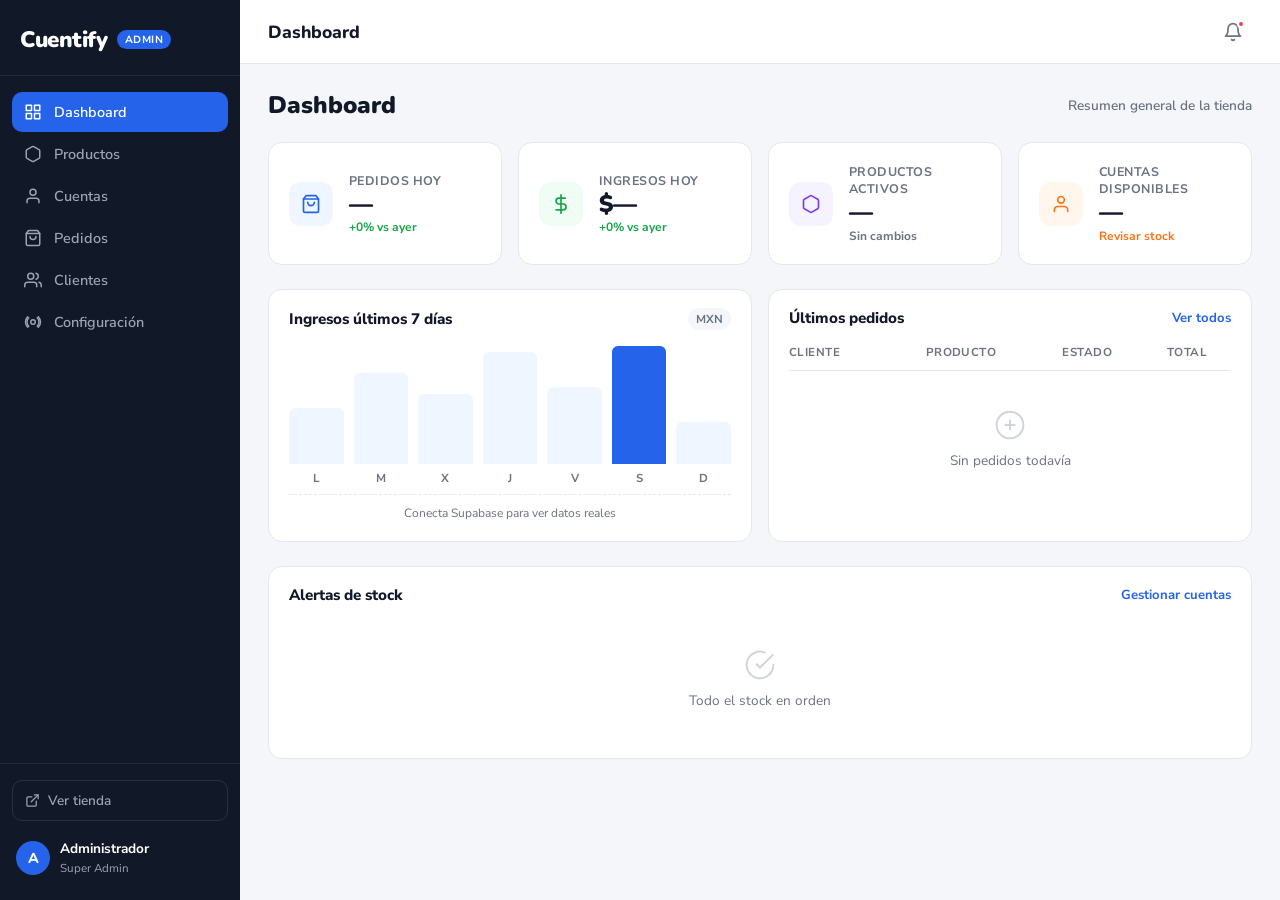
==== admin/admin.html @ dda997fd "Add files via upload" ====
<!DOCTYPE html>
<html lang="es">
<head>
  <meta charset="UTF-8" />
  <meta name="viewport" content="width=device-width, initial-scale=1.0" />
  <title>Cuentify Admin</title>
  <link rel="stylesheet" href="admin.css" />
  <link href="https://fonts.googleapis.com/css2?family=Nunito:wght@700;800;900&family=Nunito+Sans:wght@400;600;700&display=swap" rel="stylesheet" />
</head>
<body>

  <!-- ══════════════════════════════
       SIDEBAR
  ══════════════════════════════ -->
  <aside class="sidebar" id="sidebar">
    <div class="sidebar-logo">
      <span class="sidebar-logo-text">Cuentify</span>
      <span class="sidebar-logo-badge">Admin</span>
    </div>

    <nav class="sidebar-nav">
      <a href="#" class="nav-item active" data-section="dashboard">
        <svg class="nav-icon" viewBox="0 0 24 24" fill="none" stroke="currentColor" stroke-width="2" stroke-linecap="round" stroke-linejoin="round"><rect x="3" y="3" width="7" height="7"/><rect x="14" y="3" width="7" height="7"/><rect x="3" y="14" width="7" height="7"/><rect x="14" y="14" width="7" height="7"/></svg>
        <span>Dashboard</span>
      </a>
      <a href="#" class="nav-item" data-section="productos">
        <svg class="nav-icon" viewBox="0 0 24 24" fill="none" stroke="currentColor" stroke-width="2" stroke-linecap="round" stroke-linejoin="round"><path d="M21 16V8a2 2 0 0 0-1-1.73l-7-4a2 2 0 0 0-2 0l-7 4A2 2 0 0 0 3 8v8a2 2 0 0 0 1 1.73l7 4a2 2 0 0 0 2 0l7-4A2 2 0 0 0 21 16z"/></svg>
        <span>Productos</span>
      </a>
      <a href="#" class="nav-item" data-section="cuentas">
        <svg class="nav-icon" viewBox="0 0 24 24" fill="none" stroke="currentColor" stroke-width="2" stroke-linecap="round" stroke-linejoin="round"><path d="M20 21v-2a4 4 0 0 0-4-4H8a4 4 0 0 0-4 4v2"/><circle cx="12" cy="7" r="4"/></svg>
        <span>Cuentas</span>
      </a>
      <a href="#" class="nav-item" data-section="pedidos">
        <svg class="nav-icon" viewBox="0 0 24 24" fill="none" stroke="currentColor" stroke-width="2" stroke-linecap="round" stroke-linejoin="round"><path d="M6 2L3 6v14a2 2 0 0 0 2 2h14a2 2 0 0 0 2-2V6l-3-4z"/><line x1="3" y1="6" x2="21" y2="6"/><path d="M16 10a4 4 0 0 1-8 0"/></svg>
        <span>Pedidos</span>
      </a>
      <a href="#" class="nav-item" data-section="clientes">
        <svg class="nav-icon" viewBox="0 0 24 24" fill="none" stroke="currentColor" stroke-width="2" stroke-linecap="round" stroke-linejoin="round"><path d="M17 21v-2a4 4 0 0 0-4-4H5a4 4 0 0 0-4 4v2"/><circle cx="9" cy="7" r="4"/><path d="M23 21v-2a4 4 0 0 0-3-3.87"/><path d="M16 3.13a4 4 0 0 1 0 7.75"/></svg>
        <span>Clientes</span>
      </a>
      <a href="#" class="nav-item" data-section="configuracion">
        <svg class="nav-icon" viewBox="0 0 24 24" fill="none" stroke="currentColor" stroke-width="2" stroke-linecap="round" stroke-linejoin="round"><circle cx="12" cy="12" r="3"/><path d="M19.07 4.93a10 10 0 0 1 0 14.14M4.93 4.93a10 10 0 0 0 0 14.14"/><path d="M17.66 6.34a8 8 0 0 1 0 11.32M6.34 6.34a8 8 0 0 0 0 11.32"/></svg>
        <span>Configuración</span>
      </a>
    </nav>

    <div class="sidebar-footer">
      <a href="../index.html" class="sidebar-view-store" target="_blank">
        <svg viewBox="0 0 24 24" fill="none" stroke="currentColor" stroke-width="2" stroke-linecap="round" stroke-linejoin="round"><path d="M18 13v6a2 2 0 0 1-2 2H5a2 2 0 0 1-2-2V8a2 2 0 0 1 2-2h6"/><polyline points="15 3 21 3 21 9"/><line x1="10" y1="14" x2="21" y2="3"/></svg>
        <span>Ver tienda</span>
      </a>
      <div class="sidebar-admin-info">
        <div class="sidebar-avatar">A</div>
        <div class="sidebar-admin-meta">
          <span class="sidebar-admin-name">Administrador</span>
          <span class="sidebar-admin-role">Super Admin</span>
        </div>
      </div>
    </div>
  </aside>

  <!-- ══════════════════════════════
       MAIN
  ══════════════════════════════ -->
  <main class="main" id="main">

    <!-- TOP BAR -->
    <header class="topbar">
      <button class="topbar-menu-btn" id="sidebarToggle" aria-label="Menú">
        <svg viewBox="0 0 24 24" fill="none" stroke="currentColor" stroke-width="2.5" stroke-linecap="round"><line x1="3" y1="6" x2="21" y2="6"/><line x1="3" y1="12" x2="21" y2="12"/><line x1="3" y1="18" x2="21" y2="18"/></svg>
      </button>
      <div class="topbar-title" id="topbarTitle">Dashboard</div>
      <div class="topbar-actions">
        <div class="topbar-notif" id="notifBtn">
          <svg viewBox="0 0 24 24" fill="none" stroke="currentColor" stroke-width="2" stroke-linecap="round" stroke-linejoin="round"><path d="M18 8A6 6 0 0 0 6 8c0 7-3 9-3 9h18s-3-2-3-9"/><path d="M13.73 21a2 2 0 0 1-3.46 0"/></svg>
          <span class="notif-dot"></span>
        </div>
      </div>
    </header>

    <!-- ══════ SECTION: DASHBOARD ══════ -->
    <section class="section active" id="section-dashboard">
      <div class="section-header">
        <h1 class="section-title">Dashboard</h1>
        <span class="section-sub">Resumen general de la tienda</span>
      </div>

      <!-- Stat cards -->
      <div class="stats-grid">
        <div class="stat-card">
          <div class="stat-icon stat-icon--blue">
            <svg viewBox="0 0 24 24" fill="none" stroke="currentColor" stroke-width="2" stroke-linecap="round" stroke-linejoin="round"><path d="M6 2L3 6v14a2 2 0 0 0 2 2h14a2 2 0 0 0 2-2V6l-3-4z"/><line x1="3" y1="6" x2="21" y2="6"/><path d="M16 10a4 4 0 0 1-8 0"/></svg>
          </div>
          <div class="stat-info">
            <span class="stat-label">Pedidos hoy</span>
            <span class="stat-value">—</span>
            <span class="stat-change stat-change--up">+0% vs ayer</span>
          </div>
        </div>
        <div class="stat-card">
          <div class="stat-icon stat-icon--green">
            <svg viewBox="0 0 24 24" fill="none" stroke="currentColor" stroke-width="2" stroke-linecap="round" stroke-linejoin="round"><line x1="12" y1="1" x2="12" y2="23"/><path d="M17 5H9.5a3.5 3.5 0 0 0 0 7h5a3.5 3.5 0 0 1 0 7H6"/></svg>
          </div>
          <div class="stat-info">
            <span class="stat-label">Ingresos hoy</span>
            <span class="stat-value">$—</span>
            <span class="stat-change stat-change--up">+0% vs ayer</span>
          </div>
        </div>
        <div class="stat-card">
          <div class="stat-icon stat-icon--purple">
            <svg viewBox="0 0 24 24" fill="none" stroke="currentColor" stroke-width="2" stroke-linecap="round" stroke-linejoin="round"><path d="M21 16V8a2 2 0 0 0-1-1.73l-7-4a2 2 0 0 0-2 0l-7 4A2 2 0 0 0 3 8v8a2 2 0 0 0 1 1.73l7 4a2 2 0 0 0 2 0l7-4A2 2 0 0 0 21 16z"/></svg>
          </div>
          <div class="stat-info">
            <span class="stat-label">Productos activos</span>
            <span class="stat-value">—</span>
            <span class="stat-change stat-change--neutral">Sin cambios</span>
          </div>
        </div>
        <div class="stat-card">
          <div class="stat-icon stat-icon--orange">
            <svg viewBox="0 0 24 24" fill="none" stroke="currentColor" stroke-width="2" stroke-linecap="round" stroke-linejoin="round"><path d="M20 21v-2a4 4 0 0 0-4-4H8a4 4 0 0 0-4 4v2"/><circle cx="12" cy="7" r="4"/></svg>
          </div>
          <div class="stat-info">
            <span class="stat-label">Cuentas disponibles</span>
            <span class="stat-value">—</span>
            <span class="stat-change stat-change--down">Revisar stock</span>
          </div>
        </div>
      </div>

      <!-- Chart + recent orders -->
      <div class="dashboard-grid">
        <div class="card">
          <div class="card-header">
            <span class="card-title">Ingresos últimos 7 días</span>
            <span class="card-badge">MXN</span>
          </div>
          <div class="chart-placeholder">
            <div class="chart-bars">
              <div class="chart-bar-wrap"><div class="chart-bar" style="height:40%"></div><span>L</span></div>
              <div class="chart-bar-wrap"><div class="chart-bar" style="height:65%"></div><span>M</span></div>
              <div class="chart-bar-wrap"><div class="chart-bar" style="height:50%"></div><span>X</span></div>
              <div class="chart-bar-wrap"><div class="chart-bar" style="height:80%"></div><span>J</span></div>
              <div class="chart-bar-wrap"><div class="chart-bar" style="height:55%"></div><span>V</span></div>
              <div class="chart-bar-wrap"><div class="chart-bar chart-bar--active" style="height:90%"></div><span>S</span></div>
              <div class="chart-bar-wrap"><div class="chart-bar" style="height:30%"></div><span>D</span></div>
            </div>
            <p class="chart-note">Conecta Supabase para ver datos reales</p>
          </div>
        </div>

        <div class="card">
          <div class="card-header">
            <span class="card-title">Últimos pedidos</span>
            <button class="card-link" data-goto="pedidos">Ver todos</button>
          </div>
          <div class="mini-table">
            <div class="mini-table-row mini-table-head">
              <span>Cliente</span>
              <span>Producto</span>
              <span>Estado</span>
              <span>Total</span>
            </div>
            <div class="mini-table-empty">
              <svg viewBox="0 0 24 24" fill="none" stroke="#D1D5DB" stroke-width="1.5"><circle cx="12" cy="12" r="10"/><path d="M8 12h8M12 8v8"/></svg>
              <p>Sin pedidos todavía</p>
            </div>
          </div>
        </div>
      </div>

      <!-- Stock alert -->
      <div class="card">
        <div class="card-header">
          <span class="card-title">Alertas de stock</span>
          <button class="card-link" data-goto="cuentas">Gestionar cuentas</button>
        </div>
        <div class="alert-list">
          <div class="alert-empty">
            <svg viewBox="0 0 24 24" fill="none" stroke="#D1D5DB" stroke-width="1.5"><path d="M22 11.08V12a10 10 0 1 1-5.93-9.14"/><polyline points="22 4 12 14.01 9 11.01"/></svg>
            <p>Todo el stock en orden</p>
          </div>
        </div>
      </div>
    </section>


    <!-- ══════ SECTION: PRODUCTOS ══════ -->
    <section class="section" id="section-productos">
      <div class="section-header">
        <div>
          <h1 class="section-title">Productos</h1>
          <span class="section-sub">Gestiona el catálogo de la tienda</span>
        </div>
        <button class="btn-primary" id="btnNuevoProducto">
          <svg viewBox="0 0 24 24" fill="none" stroke="currentColor" stroke-width="2.5" stroke-linecap="round"><line x1="12" y1="5" x2="12" y2="19"/><line x1="5" y1="12" x2="19" y2="12"/></svg>
          Nuevo producto
        </button>
      </div>

      <!-- Filtros -->
      <div class="filters-bar">
        <div class="filter-tabs">
          <button class="filter-tab active" data-filter="all">Todos</button>
          <button class="filter-tab" data-filter="streaming">Streaming</button>
          <button class="filter-tab" data-filter="musica">Música</button>
          <button class="filter-tab" data-filter="gaming">Gaming</button>
          <button class="filter-tab" data-filter="software">Software</button>
          <button class="filter-tab" data-filter="internet">Internet</button>
        </div>
        <div class="search-wrap">
          <svg viewBox="0 0 24 24" fill="none" stroke="currentColor" stroke-width="2" stroke-linecap="round"><circle cx="11" cy="11" r="8"/><line x1="21" y1="21" x2="16.65" y2="16.65"/></svg>
          <input type="text" placeholder="Buscar producto…" class="search-input" id="searchProductos" />
        </div>
      </div>

      <!-- Tabla -->
      <div class="card table-card">
        <div class="data-table">
          <div class="data-table-head">
            <div class="col-thumb"></div>
            <div class="col-name">Producto</div>
            <div class="col-cat">Categoría</div>
            <div class="col-stock">Stock</div>
            <div class="col-date">Creado</div>
            <div class="col-actions">Acciones</div>
          </div>
          <div class="data-table-empty" id="productosEmpty">
            <svg viewBox="0 0 24 24" fill="none" stroke="#D1D5DB" stroke-width="1.5"><path d="M21 16V8a2 2 0 0 0-1-1.73l-7-4a2 2 0 0 0-2 0l-7 4A2 2 0 0 0 3 8v8a2 2 0 0 0 1 1.73l7 4a2 2 0 0 0 2 0l7-4A2 2 0 0 0 21 16z"/></svg>
            <p>No hay productos. Crea el primero.</p>
          </div>
          <div class="data-table-body" id="productosTableBody">
            <!-- filas JS -->
          </div>
        </div>
      </div>
    </section>


    <!-- ══════ SECTION: CUENTAS ══════ -->
    <section class="section" id="section-cuentas">
      <div class="section-header">
        <div>
          <h1 class="section-title">Cuentas</h1>
          <span class="section-sub">Stock de cuentas por producto</span>
        </div>
        <button class="btn-primary" id="btnNuevaCuenta">
          <svg viewBox="0 0 24 24" fill="none" stroke="currentColor" stroke-width="2.5" stroke-linecap="round"><line x1="12" y1="5" x2="12" y2="19"/><line x1="5" y1="12" x2="19" y2="12"/></svg>
          Publicar cuenta
        </button>
      </div>

      <!-- Filtros -->
      <div class="filters-bar">
        <div class="filter-tabs">
          <button class="filter-tab active" data-filter="all">Todas</button>
          <button class="filter-tab" data-filter="disponible">Disponibles</button>
          <button class="filter-tab" data-filter="vendida">Vendidas</button>
          <button class="filter-tab" data-filter="expirada">Expiradas</button>
        </div>
        <div class="search-wrap">
          <svg viewBox="0 0 24 24" fill="none" stroke="currentColor" stroke-width="2" stroke-linecap="round"><circle cx="11" cy="11" r="8"/><line x1="21" y1="21" x2="16.65" y2="16.65"/></svg>
          <input type="text" placeholder="Buscar cuenta…" class="search-input" />
        </div>
      </div>

      <div class="card table-card">
        <div class="data-table">
          <div class="data-table-head">
            <div class="col-name">Descripción</div>
            <div class="col-cat">Producto</div>
            <div class="col-price">Precio</div>
            <div class="col-date">Vence</div>
            <div class="col-status">Estado</div>
            <div class="col-actions">Acciones</div>
          </div>
          <div class="data-table-empty" id="cuentasEmpty">
            <svg viewBox="0 0 24 24" fill="none" stroke="#D1D5DB" stroke-width="1.5"><path d="M20 21v-2a4 4 0 0 0-4-4H8a4 4 0 0 0-4 4v2"/><circle cx="12" cy="7" r="4"/></svg>
            <p>No hay cuentas publicadas todavía.</p>
          </div>
          <div class="data-table-body" id="cuentasTableBody">
            <!-- filas JS -->
          </div>
        </div>
      </div>
    </section>


    <!-- ══════ SECTION: PEDIDOS ══════ -->
    <section class="section" id="section-pedidos">
      <div class="section-header">
        <div>
          <h1 class="section-title">Pedidos</h1>
          <span class="section-sub">Historial de ventas y entregas</span>
        </div>
        <div class="header-actions">
          <button class="btn-secondary">
            <svg viewBox="0 0 24 24" fill="none" stroke="currentColor" stroke-width="2" stroke-linecap="round"><path d="M21 15v4a2 2 0 0 1-2 2H5a2 2 0 0 1-2-2v-4"/><polyline points="7 10 12 15 17 10"/><line x1="12" y1="15" x2="12" y2="3"/></svg>
            Exportar CSV
          </button>
        </div>
      </div>

      <!-- Filtros -->
      <div class="filters-bar">
        <div class="filter-tabs">
          <button class="filter-tab active">Todos</button>
          <button class="filter-tab">Pendientes</button>
          <button class="filter-tab">Completados</button>
          <button class="filter-tab">Cancelados</button>
        </div>
        <div class="search-wrap">
          <svg viewBox="0 0 24 24" fill="none" stroke="currentColor" stroke-width="2" stroke-linecap="round"><circle cx="11" cy="11" r="8"/><line x1="21" y1="21" x2="16.65" y2="16.65"/></svg>
          <input type="text" placeholder="Buscar por cliente o ID…" class="search-input" />
        </div>
      </div>

      <div class="card table-card">
        <div class="data-table">
          <div class="data-table-head">
            <div class="col-id"># Pedido</div>
            <div class="col-name">Cliente</div>
            <div class="col-cat">Producto</div>
            <div class="col-price">Total</div>
            <div class="col-date">Fecha</div>
            <div class="col-status">Estado</div>
            <div class="col-actions">Acciones</div>
          </div>
          <div class="data-table-empty">
            <svg viewBox="0 0 24 24" fill="none" stroke="#D1D5DB" stroke-width="1.5"><path d="M6 2L3 6v14a2 2 0 0 0 2 2h14a2 2 0 0 0 2-2V6l-3-4z"/><line x1="3" y1="6" x2="21" y2="6"/><path d="M16 10a4 4 0 0 1-8 0"/></svg>
            <p>Aún no hay pedidos registrados.</p>
          </div>
          <div class="data-table-body" id="pedidosTableBody"></div>
        </div>
      </div>
    </section>


    <!-- ══════ SECTION: CLIENTES ══════ -->
    <section class="section" id="section-clientes">
      <div class="section-header">
        <div>
          <h1 class="section-title">Clientes</h1>
          <span class="section-sub">Base de compradores registrados</span>
        </div>
        <button class="btn-secondary">
          <svg viewBox="0 0 24 24" fill="none" stroke="currentColor" stroke-width="2" stroke-linecap="round"><path d="M21 15v4a2 2 0 0 1-2 2H5a2 2 0 0 1-2-2v-4"/><polyline points="7 10 12 15 17 10"/><line x1="12" y1="15" x2="12" y2="3"/></svg>
          Exportar
        </button>
      </div>

      <div class="stats-grid stats-grid--3">
        <div class="stat-card">
          <div class="stat-icon stat-icon--blue">
            <svg viewBox="0 0 24 24" fill="none" stroke="currentColor" stroke-width="2" stroke-linecap="round"><path d="M17 21v-2a4 4 0 0 0-4-4H5a4 4 0 0 0-4 4v2"/><circle cx="9" cy="7" r="4"/><path d="M23 21v-2a4 4 0 0 0-3-3.87"/><path d="M16 3.13a4 4 0 0 1 0 7.75"/></svg>
          </div>
          <div class="stat-info">
            <span class="stat-label">Total clientes</span>
            <span class="stat-value">—</span>
          </div>
        </div>
        <div class="stat-card">
          <div class="stat-icon stat-icon--green">
            <svg viewBox="0 0 24 24" fill="none" stroke="currentColor" stroke-width="2" stroke-linecap="round"><polyline points="22 12 18 12 15 21 9 3 6 12 2 12"/></svg>
          </div>
          <div class="stat-info">
            <span class="stat-label">Compradores activos</span>
            <span class="stat-value">—</span>
          </div>
        </div>
        <div class="stat-card">
          <div class="stat-icon stat-icon--orange">
            <svg viewBox="0 0 24 24" fill="none" stroke="currentColor" stroke-width="2" stroke-linecap="round"><path d="M20.84 4.61a5.5 5.5 0 0 0-7.78 0L12 5.67l-1.06-1.06a5.5 5.5 0 0 0-7.78 7.78l1.06 1.06L12 21.23l7.78-7.78 1.06-1.06a5.5 5.5 0 0 0 0-7.78z"/></svg>
          </div>
          <div class="stat-info">
            <span class="stat-label">Clientes recurrentes</span>
            <span class="stat-value">—</span>
          </div>
        </div>
      </div>

      <div class="card table-card">
        <div class="data-table">
          <div class="data-table-head">
            <div class="col-name">Cliente</div>
            <div class="col-cat">Email</div>
            <div class="col-stock">Pedidos</div>
            <div class="col-price">Total gastado</div>
            <div class="col-date">Registro</div>
            <div class="col-actions">Acciones</div>
          </div>
          <div class="data-table-empty">
            <svg viewBox="0 0 24 24" fill="none" stroke="#D1D5DB" stroke-width="1.5"><path d="M17 21v-2a4 4 0 0 0-4-4H5a4 4 0 0 0-4 4v2"/><circle cx="9" cy="7" r="4"/></svg>
            <p>Aún no hay clientes registrados.</p>
          </div>
          <div class="data-table-body" id="clientesTableBody"></div>
        </div>
      </div>
    </section>


    <!-- ══════ SECTION: CONFIGURACIÓN ══════ -->
    <section class="section" id="section-configuracion">
      <div class="section-header">
        <div>
          <h1 class="section-title">Configuración</h1>
          <span class="section-sub">Ajustes generales de la tienda</span>
        </div>
      </div>

      <div class="config-grid">

        <div class="card config-card">
          <div class="config-card-header">
            <div class="config-card-icon config-card-icon--blue">
              <svg viewBox="0 0 24 24" fill="none" stroke="currentColor" stroke-width="2" stroke-linecap="round"><rect x="2" y="3" width="20" height="14" rx="2"/><line x1="8" y1="21" x2="16" y2="21"/><line x1="12" y1="17" x2="12" y2="21"/></svg>
            </div>
            <div>
              <h3 class="config-card-title">Tienda</h3>
              <p class="config-card-sub">Nombre, logo y descripción</p>
            </div>
          </div>
          <div class="config-fields">
            <div class="config-field">
              <label>Nombre de la tienda</label>
              <input type="text" value="Cuentify" class="field-input" />
            </div>
            <div class="config-field">
              <label>Descripción corta</label>
              <input type="text" placeholder="Servicios digitales al mejor precio" class="field-input" />
            </div>
            <div class="config-field">
              <label>Email de contacto</label>
              <input type="email" placeholder="contacto@cuentify.com" class="field-input" />
            </div>
          </div>
          <button class="btn-save-config">Guardar cambios</button>
        </div>

        <div class="card config-card">
          <div class="config-card-header">
            <div class="config-card-icon config-card-icon--green">
              <svg viewBox="0 0 24 24" fill="none" stroke="currentColor" stroke-width="2" stroke-linecap="round"><line x1="12" y1="1" x2="12" y2="23"/><path d="M17 5H9.5a3.5 3.5 0 0 0 0 7h5a3.5 3.5 0 0 1 0 7H6"/></svg>
            </div>
            <div>
              <h3 class="config-card-title">Pagos</h3>
              <p class="config-card-sub">Stripe y métodos de pago</p>
            </div>
          </div>
          <div class="config-fields">
            <div class="config-field">
              <label>Stripe Public Key</label>
              <input type="text" placeholder="pk_live_..." class="field-input" />
            </div>
            <div class="config-field">
              <label>Stripe Secret Key</label>
              <input type="password" placeholder="sk_live_..." class="field-input" />
            </div>
            <div class="config-field">
              <label>Comisión de servicio (%)</label>
              <input type="number" value="3.6" step="0.1" class="field-input" />
            </div>
          </div>
          <button class="btn-save-config">Guardar cambios</button>
        </div>

        <div class="card config-card">
          <div class="config-card-header">
            <div class="config-card-icon config-card-icon--purple">
              <svg viewBox="0 0 24 24" fill="none" stroke="currentColor" stroke-width="2" stroke-linecap="round"><path d="M4 4h16c1.1 0 2 .9 2 2v12c0 1.1-.9 2-2 2H4c-1.1 0-2-.9-2-2V6c0-1.1.9-2 2-2z"/><polyline points="22,6 12,13 2,6"/></svg>
            </div>
            <div>
              <h3 class="config-card-title">Notificaciones</h3>
              <p class="config-card-sub">Alertas y emails automáticos</p>
            </div>
          </div>
          <div class="config-fields">
            <div class="config-toggle-row">
              <div>
                <span class="toggle-label">Email al comprador tras pago</span>
                <span class="toggle-sub">Enviar confirmación automática</span>
              </div>
              <button class="toggle active" data-toggled="true">
                <span class="toggle-knob"></span>
              </button>
            </div>
            <div class="config-toggle-row">
              <div>
                <span class="toggle-label">Alerta de stock bajo</span>
                <span class="toggle-sub">Cuando queden menos de 2 cuentas</span>
              </div>
              <button class="toggle active" data-toggled="true">
                <span class="toggle-knob"></span>
              </button>
            </div>
            <div class="config-toggle-row">
              <div>
                <span class="toggle-label">Resumen diario por email</span>
                <span class="toggle-sub">Ventas del día a las 8pm</span>
              </div>
              <button class="toggle" data-toggled="false">
                <span class="toggle-knob"></span>
              </button>
            </div>
          </div>
          <button class="btn-save-config">Guardar cambios</button>
        </div>

        <div class="card config-card">
          <div class="config-card-header">
            <div class="config-card-icon config-card-icon--orange">
              <svg viewBox="0 0 24 24" fill="none" stroke="currentColor" stroke-width="2" stroke-linecap="round"><path d="M12 22s8-4 8-10V5l-8-3-8 3v7c0 6 8 10 8 10z"/></svg>
            </div>
            <div>
              <h3 class="config-card-title">Acceso Admin</h3>
              <p class="config-card-sub">Seguridad y credenciales</p>
            </div>
          </div>
          <div class="config-fields">
            <div class="config-field">
              <label>Email del administrador</label>
              <input type="email" placeholder="admin@cuentify.com" class="field-input" />
            </div>
            <div class="config-field">
              <label>Nueva contraseña</label>
              <input type="password" placeholder="••••••••" class="field-input" />
            </div>
            <div class="config-field">
              <label>Confirmar contraseña</label>
              <input type="password" placeholder="••••••••" class="field-input" />
            </div>
          </div>
          <button class="btn-save-config">Actualizar acceso</button>
        </div>

      </div>
    </section>

  </main><!-- /main -->

  <!-- ══════ SIDEBAR OVERLAY (mobile) ══════ -->
  <div class="sidebar-overlay" id="sidebarOverlay"></div>


  <!-- ══════════════════════════════
       MODAL: PRODUCTO
  ══════════════════════════════ -->
  <div class="modal-overlay" id="modalProductoOverlay"></div>
  <div class="modal" id="modalProducto">
    <div class="modal-header">
      <h2 class="modal-title" id="modalProductoTitle">Nuevo producto</h2>
      <button class="modal-close" id="modalProductoClose">
        <svg viewBox="0 0 24 24" fill="none" stroke="currentColor" stroke-width="2.5" stroke-linecap="round"><line x1="18" y1="6" x2="6" y2="18"/><line x1="6" y1="6" x2="18" y2="18"/></svg>
      </button>
    </div>
    <div class="modal-body">
      <div class="img-upload-area" id="imgUploadAreaProducto">
        <input type="file" id="imgInputProducto" accept="image/*" hidden />
        <div class="img-upload-placeholder">
          <svg width="32" height="32" viewBox="0 0 24 24" fill="none" stroke="currentColor" stroke-width="1.5"><rect x="3" y="3" width="18" height="18" rx="3"/><circle cx="8.5" cy="8.5" r="1.5"/><path d="M21 15l-5-5L5 21"/></svg>
          <span>Clic para subir imagen</span>
        </div>
        <img class="img-preview" id="imgPreviewProducto" src="" alt="" />
      </div>
      <div class="modal-fields">
        <div class="field-group">
          <label class="field-label">Nombre del producto</label>
          <input class="field-input" type="text" placeholder="ej. Netflix Premium" id="inputProductoNombre" />
        </div>
        <div class="field-group">
          <label class="field-label">Categoría</label>
          <div class="select-wrapper">
            <select class="field-input field-select" id="inputProductoCat">
              <option value="streaming">Streaming</option>
              <option value="musica">Música</option>
              <option value="gaming">Gaming</option>
              <option value="software">Software</option>
              <option value="internet">Internet</option>
            </select>
          </div>
        </div>
      </div>
    </div>
    <div class="modal-footer">
      <button class="btn-secondary" id="modalProductoCancelBtn">Cancelar</button>
      <button class="btn-primary" id="modalProductoSaveBtn">Guardar producto</button>
    </div>
  </div>


  <!-- ══════════════════════════════
       MODAL: CUENTA
  ══════════════════════════════ -->
  <div class="modal-overlay" id="modalCuentaOverlay"></div>
  <div class="modal" id="modalCuenta">
    <div class="modal-header">
      <h2 class="modal-title" id="modalCuentaTitle">Publicar cuenta</h2>
      <button class="modal-close" id="modalCuentaClose">
        <svg viewBox="0 0 24 24" fill="none" stroke="currentColor" stroke-width="2.5" stroke-linecap="round"><line x1="18" y1="6" x2="6" y2="18"/><line x1="6" y1="6" x2="18" y2="18"/></svg>
      </button>
    </div>
    <div class="modal-body">
      <div class="modal-fields">
        <div class="field-group">
          <label class="field-label">Producto asociado</label>
          <div class="select-wrapper">
            <select class="field-input field-select" id="inputCuentaProducto">
              <option value="">— Selecciona un producto —</option>
            </select>
          </div>
        </div>
        <div class="field-group">
          <label class="field-label">Descripción</label>
          <input class="field-input" type="text" placeholder="ej. Perfil 1 · Full HD · 30 días" id="inputCuentaDesc" />
          <span class="field-hint">El cliente verá esto al elegir</span>
        </div>
        <div class="modal-row">
          <div class="field-group">
            <label class="field-label">Precio (MXN)</label>
            <div class="input-prefix-wrap">
              <span class="input-prefix">$</span>
              <input class="field-input field-input-prefix" type="number" placeholder="0.00" id="inputCuentaPrecio" />
            </div>
          </div>
          <div class="field-group">
            <label class="field-label">Duración (días)</label>
            <div class="input-suffix-wrap">
              <input class="field-input field-input-suffix" type="number" placeholder="30" id="inputCuentaDias" />
              <span class="input-suffix">días</span>
            </div>
          </div>
        </div>
        <div class="field-group">
          <label class="field-label">Entrega estimada</label>
          <div class="select-wrapper">
            <select class="field-input field-select" id="inputCuentaEntrega">
              <option value="1">Inmediata (1h)</option>
              <option value="6">Rápida (6h)</option>
              <option value="12" selected>Estándar (12h)</option>
              <option value="24">Normal (24h)</option>
            </select>
          </div>
        </div>
        <!-- Credenciales (solo visible internamente) -->
        <div class="field-group">
          <label class="field-label">
            Email / usuario de la cuenta
            <span class="field-label-private">🔒 Privado</span>
          </label>
          <input class="field-input" type="text" placeholder="usuario@servicio.com" id="inputCuentaEmail" />
        </div>
        <div class="field-group">
          <label class="field-label">
            Contraseña
            <span class="field-label-private">🔒 Privado</span>
          </label>
          <input class="field-input" type="password" placeholder="••••••••" id="inputCuentaPass" />
        </div>
      </div>
    </div>
    <div class="modal-footer">
      <button class="btn-secondary" id="modalCuentaCancelBtn">Cancelar</button>
      <button class="btn-primary" id="modalCuentaSaveBtn">Publicar cuenta</button>
    </div>
  </div>


  <!-- ══════════════════════════════
       MODAL: DETALLE PEDIDO
  ══════════════════════════════ -->
  <div class="modal-overlay" id="modalPedidoOverlay"></div>
  <div class="modal" id="modalPedido">
    <div class="modal-header">
      <h2 class="modal-title">Detalle del pedido</h2>
      <button class="modal-close" id="modalPedidoClose">
        <svg viewBox="0 0 24 24" fill="none" stroke="currentColor" stroke-width="2.5" stroke-linecap="round"><line x1="18" y1="6" x2="6" y2="18"/><line x1="6" y1="6" x2="18" y2="18"/></svg>
      </button>
    </div>
    <div class="modal-body">
      <div class="pedido-detail-placeholder">
        <p class="pedido-detail-id" id="modalPedidoId"># —</p>
        <div class="pedido-detail-rows">
          <div class="pedido-detail-row"><span>Cliente</span><span id="modalPedidoCliente">—</span></div>
          <div class="pedido-detail-row"><span>Email</span><span id="modalPedidoEmail">—</span></div>
          <div class="pedido-detail-row"><span>Producto</span><span id="modalPedidoProducto">—</span></div>
          <div class="pedido-detail-row"><span>Tipo de entrega</span><span id="modalPedidoEntrega">—</span></div>
          <div class="pedido-detail-row"><span>Código TV</span><span id="modalPedidoTvCode">—</span></div>
          <div class="pedido-detail-row"><span>Método de pago</span><span id="modalPedidoMetodo">—</span></div>
          <div class="pedido-detail-row"><span>Total</span><span id="modalPedidoTotal">—</span></div>
          <div class="pedido-detail-row"><span>Fecha</span><span id="modalPedidoFecha">—</span></div>
          <div class="pedido-detail-row"><span>Estado</span><span class="status-badge status-badge--pending" id="modalPedidoEstado">—</span></div>
          <div class="pedido-detail-row" id="modalPedidoComprobanteRow">
            <span>Comprobante</span>
            <a id="modalPedidoComprobanteLink" href="#" target="_blank" style="color:#6366F1;font-weight:600;font-size:13px;">Ver imagen ↗</a>
          </div>
        </div>
      </div>
    </div>
    <div class="modal-footer">
      <button class="btn-secondary" id="modalPedidoClose2">Cerrar</button>
      <button class="btn-primary" id="btnAprobarPedido" style="display:none;">Aprobar pedido</button>
    </div>
  </div>


  <!-- ══════ TOAST ══════ -->
  <div class="toast" id="toast"></div>

  <script src="https://cdn.jsdelivr.net/npm/@supabase/supabase-js@2"></script>
  <script src="admin.js"></script>
</body>
</html>
---- admin/admin.css ----
/* ==============================
   CUENTIFY – admin.css
   Panel de administración
   ============================== */

*, *::before, *::after {
  box-sizing: border-box;
  margin: 0;
  padding: 0;
}

:root {
  --blue:         #2563EB;
  --blue-dark:    #1D4ED8;
  --blue-light:   #3B82F6;
  --blue-subtle:  #EFF6FF;
  --white:        #ffffff;
  --bg:           #F4F6FA;
  --sidebar-bg:   #111827;
  --sidebar-text: #9CA3AF;
  --sidebar-active: #ffffff;
  --text-dark:    #111827;
  --text-muted:   #6B7280;
  --border:       #E5E7EB;
  --green:        #16a34a;
  --green-bg:     #F0FDF4;
  --red:          #EF4444;
  --red-bg:       #FEF2F2;
  --orange:       #F97316;
  --orange-bg:    #FFF7ED;
  --purple:       #7C3AED;
  --purple-bg:    #F5F3FF;
  --font-logo:    'Nunito', sans-serif;
  --font-body:    'Nunito Sans', sans-serif;
  --sidebar-w:    240px;
  --topbar-h:     64px;
  --radius:       14px;
}

html { scroll-behavior: smooth; }

body {
  font-family: var(--font-body);
  background: var(--bg);
  color: var(--text-dark);
  min-height: 100vh;
  display: flex;
}


/* ══════════════════════════════════
   SIDEBAR
══════════════════════════════════ */

.sidebar {
  width: var(--sidebar-w);
  background: var(--sidebar-bg);
  height: 100vh;
  position: fixed;
  left: 0; top: 0;
  display: flex;
  flex-direction: column;
  z-index: 200;
  transition: transform 0.3s cubic-bezier(0.4,0,0.2,1);
}

.sidebar-logo {
  display: flex;
  align-items: center;
  gap: 10px;
  padding: 24px 20px 20px;
  border-bottom: 1px solid rgba(255,255,255,0.07);
}

.sidebar-logo-text {
  font-family: var(--font-logo);
  font-weight: 900;
  font-size: 1.4rem;
  color: var(--white);
  letter-spacing: -0.5px;
}

.sidebar-logo-badge {
  font-family: var(--font-body);
  font-size: 0.65rem;
  font-weight: 700;
  background: var(--blue);
  color: var(--white);
  padding: 2px 8px;
  border-radius: 50px;
  letter-spacing: 0.04em;
  text-transform: uppercase;
}

.sidebar-nav {
  flex: 1;
  padding: 16px 12px;
  display: flex;
  flex-direction: column;
  gap: 2px;
  overflow-y: auto;
}

.nav-item {
  display: flex;
  align-items: center;
  gap: 12px;
  padding: 10px 12px;
  border-radius: 10px;
  font-family: var(--font-body);
  font-weight: 600;
  font-size: 0.9rem;
  color: var(--sidebar-text);
  text-decoration: none;
  transition: background 0.15s, color 0.15s;
  cursor: pointer;
}
.nav-item:hover {
  background: rgba(255,255,255,0.07);
  color: var(--white);
}
.nav-item.active {
  background: var(--blue);
  color: var(--white);
}

.nav-icon {
  width: 18px;
  height: 18px;
  flex-shrink: 0;
}

.sidebar-footer {
  padding: 16px 12px;
  border-top: 1px solid rgba(255,255,255,0.07);
  display: flex;
  flex-direction: column;
  gap: 10px;
}

.sidebar-view-store {
  display: flex;
  align-items: center;
  gap: 8px;
  padding: 10px 12px;
  border-radius: 10px;
  font-family: var(--font-body);
  font-weight: 600;
  font-size: 0.85rem;
  color: var(--sidebar-text);
  text-decoration: none;
  transition: background 0.15s, color 0.15s;
  border: 1px solid rgba(255,255,255,0.1);
}
.sidebar-view-store svg { width: 15px; height: 15px; }
.sidebar-view-store:hover { background: rgba(255,255,255,0.07); color: var(--white); }

.sidebar-admin-info {
  display: flex;
  align-items: center;
  gap: 10px;
  padding: 8px 4px;
}

.sidebar-avatar {
  width: 34px; height: 34px;
  background: var(--blue);
  border-radius: 50%;
  display: flex; align-items: center; justify-content: center;
  font-family: var(--font-logo);
  font-weight: 800;
  font-size: 0.9rem;
  color: var(--white);
  flex-shrink: 0;
}

.sidebar-admin-meta {
  display: flex;
  flex-direction: column;
  gap: 2px;
}
.sidebar-admin-name {
  font-size: 0.85rem;
  font-weight: 700;
  color: var(--white);
}
.sidebar-admin-role {
  font-size: 0.72rem;
  color: var(--sidebar-text);
}

.sidebar-overlay {
  display: none;
  position: fixed;
  inset: 0;
  background: rgba(0,0,0,0.5);
  z-index: 190;
}


/* ══════════════════════════════════
   MAIN
══════════════════════════════════ */

.main {
  margin-left: var(--sidebar-w);
  flex: 1;
  min-height: 100vh;
  display: flex;
  flex-direction: column;
}


/* ══════════════════════════════════
   TOPBAR
══════════════════════════════════ */

.topbar {
  height: var(--topbar-h);
  background: var(--white);
  border-bottom: 1px solid var(--border);
  display: flex;
  align-items: center;
  justify-content: space-between;
  padding: 0 28px;
  position: sticky;
  top: 0;
  z-index: 100;
}

.topbar-menu-btn {
  display: none;
  background: none;
  border: none;
  cursor: pointer;
  padding: 6px;
  border-radius: 8px;
  color: var(--text-dark);
  transition: background 0.15s;
}
.topbar-menu-btn svg { width: 22px; height: 22px; }
.topbar-menu-btn:hover { background: var(--bg); }

.topbar-title {
  font-family: var(--font-logo);
  font-weight: 800;
  font-size: 1.1rem;
  color: var(--text-dark);
}

.topbar-actions {
  display: flex;
  align-items: center;
  gap: 12px;
}

.topbar-notif {
  position: relative;
  width: 38px; height: 38px;
  display: flex; align-items: center; justify-content: center;
  border-radius: 10px;
  cursor: pointer;
  transition: background 0.15s;
  color: var(--text-muted);
}
.topbar-notif svg { width: 20px; height: 20px; }
.topbar-notif:hover { background: var(--bg); }

.notif-dot {
  position: absolute;
  top: 7px; right: 7px;
  width: 8px; height: 8px;
  background: var(--red);
  border-radius: 50%;
  border: 2px solid var(--white);
}


/* ══════════════════════════════════
   SECTIONS
══════════════════════════════════ */

.section {
  display: none;
  padding: 28px;
  flex-direction: column;
  gap: 24px;
  flex: 1;
}
.section.active { display: flex; }

.section-header {
  display: flex;
  align-items: flex-start;
  justify-content: space-between;
  gap: 16px;
}

.section-title {
  font-family: var(--font-logo);
  font-weight: 900;
  font-size: 1.5rem;
  color: var(--text-dark);
  line-height: 1.1;
}

.section-sub {
  font-size: 0.85rem;
  color: var(--text-muted);
  font-weight: 600;
  margin-top: 4px;
  display: block;
}

.header-actions {
  display: flex;
  gap: 10px;
  flex-shrink: 0;
}


/* ══════════════════════════════════
   BUTTONS
══════════════════════════════════ */

.btn-primary {
  display: inline-flex;
  align-items: center;
  gap: 8px;
  padding: 10px 18px;
  background: var(--blue);
  color: var(--white);
  border: none;
  border-radius: 10px;
  font-family: var(--font-body);
  font-weight: 700;
  font-size: 0.9rem;
  cursor: pointer;
  transition: background 0.15s, transform 0.1s;
  white-space: nowrap;
  flex-shrink: 0;
}
.btn-primary svg { width: 16px; height: 16px; }
.btn-primary:hover { background: var(--blue-dark); }
.btn-primary:active { transform: scale(0.97); }

.btn-secondary {
  display: inline-flex;
  align-items: center;
  gap: 8px;
  padding: 10px 18px;
  background: var(--white);
  color: var(--text-dark);
  border: 1.5px solid var(--border);
  border-radius: 10px;
  font-family: var(--font-body);
  font-weight: 700;
  font-size: 0.9rem;
  cursor: pointer;
  transition: background 0.15s, border-color 0.15s;
  white-space: nowrap;
  flex-shrink: 0;
}
.btn-secondary svg { width: 15px; height: 15px; }
.btn-secondary:hover { background: var(--bg); border-color: #D1D5DB; }


/* ══════════════════════════════════
   STAT CARDS
══════════════════════════════════ */

.stats-grid {
  display: grid;
  grid-template-columns: repeat(4, 1fr);
  gap: 16px;
}
.stats-grid--3 {
  grid-template-columns: repeat(3, 1fr);
}

.stat-card {
  background: var(--white);
  border-radius: var(--radius);
  padding: 20px;
  border: 1px solid var(--border);
  display: flex;
  align-items: center;
  gap: 16px;
}

.stat-icon {
  width: 44px; height: 44px;
  border-radius: 12px;
  display: flex; align-items: center; justify-content: center;
  flex-shrink: 0;
}
.stat-icon svg { width: 20px; height: 20px; }

.stat-icon--blue   { background: var(--blue-subtle); color: var(--blue); }
.stat-icon--green  { background: var(--green-bg);   color: var(--green); }
.stat-icon--orange { background: var(--orange-bg);  color: var(--orange); }
.stat-icon--purple { background: var(--purple-bg);  color: var(--purple); }

.stat-info {
  display: flex;
  flex-direction: column;
  gap: 2px;
  min-width: 0;
}

.stat-label {
  font-size: 0.78rem;
  font-weight: 700;
  color: var(--text-muted);
  text-transform: uppercase;
  letter-spacing: 0.04em;
}

.stat-value {
  font-family: var(--font-logo);
  font-weight: 900;
  font-size: 1.5rem;
  color: var(--text-dark);
  line-height: 1.1;
}

.stat-change {
  font-size: 0.75rem;
  font-weight: 700;
}
.stat-change--up      { color: var(--green); }
.stat-change--down    { color: var(--orange); }
.stat-change--neutral { color: var(--text-muted); }


/* ══════════════════════════════════
   CARDS
══════════════════════════════════ */

.card {
  background: var(--white);
  border-radius: var(--radius);
  border: 1px solid var(--border);
  overflow: hidden;
}

.card-header {
  display: flex;
  align-items: center;
  justify-content: space-between;
  padding: 18px 20px 0;
  margin-bottom: 16px;
}

.card-title {
  font-family: var(--font-body);
  font-weight: 800;
  font-size: 0.95rem;
  color: var(--text-dark);
}

.card-badge {
  font-size: 0.72rem;
  font-weight: 700;
  color: var(--text-muted);
  background: var(--bg);
  padding: 3px 8px;
  border-radius: 50px;
}

.card-link {
  font-family: var(--font-body);
  font-size: 0.82rem;
  font-weight: 700;
  color: var(--blue);
  background: none;
  border: none;
  cursor: pointer;
  padding: 0;
  transition: color 0.15s;
}
.card-link:hover { color: var(--blue-dark); }


/* ══════════════════════════════════
   DASHBOARD
══════════════════════════════════ */

.dashboard-grid {
  display: grid;
  grid-template-columns: 1fr 1fr;
  gap: 16px;
}

/* Chart */
.chart-placeholder {
  padding: 0 20px 20px;
}

.chart-bars {
  display: flex;
  align-items: flex-end;
  gap: 10px;
  height: 140px;
  margin-bottom: 8px;
}

.chart-bar-wrap {
  flex: 1;
  display: flex;
  flex-direction: column;
  align-items: center;
  gap: 6px;
  height: 100%;
  justify-content: flex-end;
}

.chart-bar {
  width: 100%;
  background: var(--blue-subtle);
  border-radius: 6px 6px 0 0;
  transition: height 0.4s ease;
}
.chart-bar--active { background: var(--blue); }

.chart-bar-wrap span {
  font-size: 0.72rem;
  font-weight: 700;
  color: var(--text-muted);
}

.chart-note {
  font-size: 0.75rem;
  color: var(--text-muted);
  text-align: center;
  padding: 10px 0 0;
  border-top: 1px dashed var(--border);
  margin-top: 8px;
}

/* Mini table */
.mini-table { padding: 0 20px 20px; }

.mini-table-head {
  display: grid;
  grid-template-columns: 2fr 2fr 1.5fr 1fr;
  gap: 8px;
  padding: 0 0 10px;
  border-bottom: 1px solid var(--border);
  margin-bottom: 10px;
}
.mini-table-head span {
  font-size: 0.72rem;
  font-weight: 700;
  color: var(--text-muted);
  text-transform: uppercase;
  letter-spacing: 0.04em;
}

.mini-table-empty {
  display: flex;
  flex-direction: column;
  align-items: center;
  gap: 10px;
  padding: 28px 0;
  color: var(--text-muted);
  font-size: 0.85rem;
}
.mini-table-empty svg { width: 32px; height: 32px; }

/* Alert list */
.alert-list { padding: 0 20px 20px; }

.alert-empty {
  display: flex;
  flex-direction: column;
  align-items: center;
  gap: 10px;
  padding: 28px 0;
  color: var(--text-muted);
  font-size: 0.85rem;
}
.alert-empty svg { width: 32px; height: 32px; }


/* ══════════════════════════════════
   FILTERS BAR
══════════════════════════════════ */

.filters-bar {
  display: flex;
  align-items: center;
  justify-content: space-between;
  gap: 16px;
  flex-wrap: wrap;
}

.filter-tabs {
  display: flex;
  gap: 4px;
  background: var(--white);
  border: 1px solid var(--border);
  border-radius: 10px;
  padding: 4px;
}

.filter-tab {
  font-family: var(--font-body);
  font-weight: 700;
  font-size: 0.82rem;
  color: var(--text-muted);
  background: none;
  border: none;
  padding: 7px 14px;
  border-radius: 7px;
  cursor: pointer;
  transition: background 0.15s, color 0.15s;
  white-space: nowrap;
}
.filter-tab:hover { color: var(--text-dark); }
.filter-tab.active {
  background: var(--blue);
  color: var(--white);
}

.search-wrap {
  position: relative;
  display: flex;
  align-items: center;
}
.search-wrap svg {
  position: absolute;
  left: 12px;
  width: 16px; height: 16px;
  color: var(--text-muted);
  pointer-events: none;
}

.search-input {
  padding: 9px 14px 9px 36px;
  border: 1.5px solid var(--border);
  border-radius: 10px;
  font-family: var(--font-body);
  font-size: 0.88rem;
  color: var(--text-dark);
  background: var(--white);
  outline: none;
  width: 240px;
  transition: border-color 0.2s;
}
.search-input:focus { border-color: var(--blue); }
.search-input::placeholder { color: var(--text-muted); }


/* ══════════════════════════════════
   DATA TABLE
══════════════════════════════════ */

.table-card { overflow: visible; }

.data-table { width: 100%; }

.data-table-head {
  display: flex;
  align-items: center;
  gap: 8px;
  padding: 12px 20px;
  background: var(--bg);
  border-bottom: 1px solid var(--border);
}
.data-table-head > div {
  font-size: 0.72rem;
  font-weight: 800;
  color: var(--text-muted);
  text-transform: uppercase;
  letter-spacing: 0.05em;
}

.data-table-body .table-row {
  display: flex;
  align-items: center;
  gap: 8px;
  padding: 14px 20px;
  border-bottom: 1px solid var(--border);
  transition: background 0.12s;
}
.data-table-body .table-row:last-child { border-bottom: none; }
.data-table-body .table-row:hover { background: var(--bg); }

.data-table-empty {
  display: flex;
  flex-direction: column;
  align-items: center;
  gap: 10px;
  padding: 48px 24px;
  color: var(--text-muted);
  font-size: 0.88rem;
}
.data-table-empty svg { width: 40px; height: 40px; }

/* Column widths */
.col-thumb   { width: 44px; flex-shrink: 0; }
.col-id      { width: 80px; flex-shrink: 0; font-size: 0.8rem; font-weight: 700; color: var(--text-muted); }
.col-name    { flex: 1; min-width: 0; }
.col-cat     { width: 110px; flex-shrink: 0; }
.col-stock   { width: 80px; flex-shrink: 0; }
.col-price   { width: 90px; flex-shrink: 0; }
.col-date    { width: 100px; flex-shrink: 0; }
.col-status  { width: 100px; flex-shrink: 0; }
.col-actions { width: 80px; flex-shrink: 0; display: flex; justify-content: flex-end; gap: 6px; }

/* Cell content */
.cell-product {
  display: flex;
  align-items: center;
  gap: 10px;
  min-width: 0;
}

.cell-thumb {
  width: 36px; height: 36px;
  border-radius: 9px;
  background: linear-gradient(135deg, #0ea5e9, #0d9488);
  flex-shrink: 0;
  overflow: hidden;
  display: flex; align-items: center; justify-content: center;
  font-size: 1rem;
}
.cell-thumb img { width: 100%; height: 100%; object-fit: cover; display: block; }

.cell-name {
  font-weight: 700;
  font-size: 0.88rem;
  color: var(--text-dark);
  white-space: nowrap;
  overflow: hidden;
  text-overflow: ellipsis;
}

.cell-sub {
  font-size: 0.75rem;
  color: var(--text-muted);
  font-weight: 600;
  white-space: nowrap;
  overflow: hidden;
  text-overflow: ellipsis;
}

.cell-text {
  font-size: 0.85rem;
  font-weight: 600;
  color: var(--text-dark);
}

.cell-muted {
  font-size: 0.82rem;
  color: var(--text-muted);
  font-weight: 600;
}

.cell-price {
  font-family: var(--font-logo);
  font-weight: 900;
  font-size: 0.95rem;
  color: var(--text-dark);
}

.stock-badge {
  display: inline-flex;
  align-items: center;
  gap: 5px;
  font-size: 0.78rem;
  font-weight: 700;
}
.stock-dot {
  width: 7px; height: 7px;
  border-radius: 50%;
}
.stock-ok   { color: var(--green); }
.stock-ok   .stock-dot { background: var(--green); }
.stock-low  { color: var(--orange); }
.stock-low  .stock-dot { background: var(--orange); }
.stock-none { color: var(--red); }
.stock-none .stock-dot { background: var(--red); }

.cat-badge {
  display: inline-block;
  font-size: 0.72rem;
  font-weight: 700;
  padding: 3px 9px;
  border-radius: 50px;
  background: var(--blue-subtle);
  color: var(--blue);
  text-transform: capitalize;
}

/* Action buttons */
.action-btn {
  display: flex; align-items: center; justify-content: center;
  width: 30px; height: 30px;
  border: none; border-radius: 8px;
  cursor: pointer;
  transition: background 0.15s, transform 0.1s;
}
.action-btn svg { width: 13px; height: 13px; }
.action-btn:active { transform: scale(0.92); }

.action-btn--edit {
  background: var(--blue-subtle);
  color: var(--blue);
}
.action-btn--edit:hover { background: #DBEAFE; }

.action-btn--delete {
  background: var(--red-bg);
  color: var(--red);
}
.action-btn--delete:hover { background: #FEE2E2; }

.action-btn--view {
  background: var(--bg);
  color: var(--text-muted);
}
.action-btn--view:hover { background: var(--border); }


/* ══════════════════════════════════
   STATUS BADGES
══════════════════════════════════ */

.status-badge {
  display: inline-block;
  font-size: 0.72rem;
  font-weight: 800;
  padding: 3px 10px;
  border-radius: 50px;
  text-transform: uppercase;
  letter-spacing: 0.04em;
}
.status-badge--ok       { background: var(--green-bg);  color: var(--green); }
.status-badge--pending  { background: var(--orange-bg); color: var(--orange); }
.status-badge--sold     { background: var(--blue-subtle); color: var(--blue); }
.status-badge--expired  { background: var(--red-bg);    color: var(--red); }
.status-badge--canceled { background: var(--bg);        color: var(--text-muted); }


/* ══════════════════════════════════
   CONFIGURACIÓN
══════════════════════════════════ */

.config-grid {
  display: grid;
  grid-template-columns: 1fr 1fr;
  gap: 16px;
}

.config-card {
  padding: 20px;
  display: flex;
  flex-direction: column;
  gap: 20px;
}

.config-card-header {
  display: flex;
  align-items: flex-start;
  gap: 14px;
}

.config-card-icon {
  width: 40px; height: 40px;
  border-radius: 11px;
  display: flex; align-items: center; justify-content: center;
  flex-shrink: 0;
}
.config-card-icon svg { width: 18px; height: 18px; }

.config-card-icon--blue   { background: var(--blue-subtle);  color: var(--blue); }
.config-card-icon--green  { background: var(--green-bg);     color: var(--green); }
.config-card-icon--purple { background: var(--purple-bg);    color: var(--purple); }
.config-card-icon--orange { background: var(--orange-bg);    color: var(--orange); }

.config-card-title {
  font-family: var(--font-body);
  font-weight: 800;
  font-size: 0.95rem;
  color: var(--text-dark);
  margin-bottom: 2px;
}

.config-card-sub {
  font-size: 0.78rem;
  color: var(--text-muted);
  font-weight: 600;
}

.config-fields {
  display: flex;
  flex-direction: column;
  gap: 14px;
}

.config-field {
  display: flex;
  flex-direction: column;
  gap: 6px;
}
.config-field label {
  font-size: 0.8rem;
  font-weight: 700;
  color: var(--text-dark);
}

.config-toggle-row {
  display: flex;
  align-items: center;
  justify-content: space-between;
  gap: 12px;
}

.toggle-label {
  display: block;
  font-size: 0.85rem;
  font-weight: 700;
  color: var(--text-dark);
  margin-bottom: 2px;
}
.toggle-sub {
  font-size: 0.75rem;
  color: var(--text-muted);
  font-weight: 600;
}

.toggle {
  width: 44px; height: 24px;
  background: var(--border);
  border: none;
  border-radius: 50px;
  position: relative;
  cursor: pointer;
  transition: background 0.2s;
  flex-shrink: 0;
}
.toggle.active { background: var(--blue); }

.toggle-knob {
  position: absolute;
  top: 3px; left: 3px;
  width: 18px; height: 18px;
  background: var(--white);
  border-radius: 50%;
  box-shadow: 0 1px 4px rgba(0,0,0,0.2);
  transition: transform 0.2s cubic-bezier(0.4,0,0.2,1);
}
.toggle.active .toggle-knob { transform: translateX(20px); }

.btn-save-config {
  display: block;
  width: 100%;
  padding: 12px 0;
  background: var(--blue);
  color: var(--white);
  border: none;
  border-radius: 10px;
  font-family: var(--font-body);
  font-weight: 700;
  font-size: 0.9rem;
  cursor: pointer;
  transition: background 0.15s;
  margin-top: auto;
}
.btn-save-config:hover { background: var(--blue-dark); }


/* ══════════════════════════════════
   MODAL
══════════════════════════════════ */

.modal-overlay {
  position: fixed;
  inset: 0;
  background: rgba(0,0,0,0.45);
  z-index: 400;
  opacity: 0;
  pointer-events: none;
  transition: opacity 0.25s ease;
  backdrop-filter: blur(3px);
}
.modal-overlay.visible { opacity: 1; pointer-events: auto; }

.modal {
  position: fixed;
  top: 50%; left: 50%;
  transform: translate(-50%, -50%) scale(0.96);
  z-index: 410;
  background: var(--white);
  border-radius: 18px;
  box-shadow: 0 24px 64px rgba(0,0,0,0.18);
  width: 90%;
  max-width: 480px;
  max-height: 90vh;
  overflow-y: auto;
  opacity: 0;
  pointer-events: none;
  transition: opacity 0.25s ease, transform 0.25s cubic-bezier(0.34,1.56,0.64,1);
}
.modal.visible {
  opacity: 1;
  pointer-events: auto;
  transform: translate(-50%, -50%) scale(1);
}

.modal-header {
  display: flex;
  align-items: center;
  justify-content: space-between;
  padding: 20px 24px 16px;
  border-bottom: 1px solid var(--border);
}

.modal-title {
  font-family: var(--font-logo);
  font-weight: 800;
  font-size: 1.15rem;
  color: var(--text-dark);
}

.modal-close {
  background: var(--bg);
  border: none;
  width: 32px; height: 32px;
  border-radius: 50%;
  display: flex; align-items: center; justify-content: center;
  cursor: pointer;
  color: var(--text-muted);
  transition: background 0.15s;
}
.modal-close svg { width: 14px; height: 14px; }
.modal-close:hover { background: var(--border); }

.modal-body { padding: 20px 24px; }

.modal-footer {
  display: flex;
  gap: 10px;
  justify-content: flex-end;
  padding: 16px 24px 20px;
  border-top: 1px solid var(--border);
}

/* Modal form fields */
.modal-fields {
  display: flex;
  flex-direction: column;
  gap: 16px;
}

.field-group {
  display: flex;
  flex-direction: column;
  gap: 6px;
}

.field-label {
  font-size: 0.82rem;
  font-weight: 700;
  color: var(--text-dark);
  display: flex;
  align-items: center;
  gap: 6px;
}

.field-label-private {
  font-size: 0.7rem;
  color: var(--text-muted);
  font-weight: 600;
}

.field-hint {
  font-size: 0.75rem;
  color: var(--text-muted);
}

.field-input {
  width: 100%;
  padding: 11px 14px;
  border: 1.5px solid var(--border);
  border-radius: 10px;
  font-family: var(--font-body);
  font-size: 0.9rem;
  color: var(--text-dark);
  background: var(--white);
  outline: none;
  transition: border-color 0.2s;
  appearance: none;
}
.field-input:focus { border-color: var(--blue); }

.select-wrapper { position: relative; }
.select-wrapper::after {
  content: '▾';
  position: absolute;
  right: 14px; top: 50%;
  transform: translateY(-50%);
  color: var(--text-muted);
  pointer-events: none;
  font-size: 0.82rem;
}

.modal-row {
  display: grid;
  grid-template-columns: 1fr 1fr;
  gap: 12px;
}

.input-prefix-wrap,
.input-suffix-wrap {
  position: relative;
  display: flex;
  align-items: center;
}
.input-prefix {
  position: absolute; left: 12px;
  color: var(--text-muted); font-size: 0.95rem;
  pointer-events: none;
}
.input-suffix {
  position: absolute; right: 12px;
  color: var(--text-muted); font-size: 0.85rem;
  pointer-events: none;
}
.field-input-prefix { padding-left: 26px; }
.field-input-suffix { padding-right: 44px; }

/* Image upload */
.img-upload-area {
  width: 100%;
  aspect-ratio: 16 / 7;
  border-radius: 10px;
  border: 2px dashed var(--border);
  overflow: hidden;
  cursor: pointer;
  margin-bottom: 20px;
  position: relative;
  background: var(--bg);
  transition: border-color 0.2s;
}
.img-upload-area:hover { border-color: var(--blue); }

.img-upload-placeholder {
  position: absolute; inset: 0;
  display: flex; flex-direction: column;
  align-items: center; justify-content: center;
  gap: 8px; color: var(--text-muted);
  font-size: 0.85rem; font-weight: 600;
}
.img-upload-placeholder svg { opacity: 0.5; }

.img-preview {
  position: absolute; inset: 0;
  width: 100%; height: 100%;
  object-fit: cover; display: none;
}
.img-preview.visible { display: block; }


/* ══════════════════════════════════
   PEDIDO DETALLE
══════════════════════════════════ */

.pedido-detail-id {
  font-family: var(--font-logo);
  font-weight: 900;
  font-size: 1.2rem;
  color: var(--text-dark);
  margin-bottom: 16px;
}

.pedido-detail-rows {
  display: flex;
  flex-direction: column;
  gap: 0;
}

.pedido-detail-row {
  display: flex;
  align-items: center;
  justify-content: space-between;
  padding: 12px 0;
  border-bottom: 1px solid var(--border);
  font-size: 0.88rem;
}
.pedido-detail-row:last-child { border-bottom: none; }
.pedido-detail-row span:first-child {
  color: var(--text-muted);
  font-weight: 600;
}
.pedido-detail-row span:last-child {
  color: var(--text-dark);
  font-weight: 700;
}


/* ══════════════════════════════════
   TOAST
══════════════════════════════════ */

.toast {
  position: fixed;
  bottom: 28px; left: 50%;
  transform: translateX(-50%) translateY(80px);
  z-index: 900;
  background: var(--text-dark);
  color: var(--white);
  padding: 12px 20px;
  border-radius: 50px;
  font-family: var(--font-body);
  font-weight: 700;
  font-size: 0.85rem;
  box-shadow: 0 8px 24px rgba(0,0,0,0.2);
  white-space: nowrap;
  opacity: 0;
  pointer-events: none;
  transition: transform 0.35s cubic-bezier(0.34,1.56,0.64,1), opacity 0.3s ease;
}
.toast.show {
  transform: translateX(-50%) translateY(0);
  opacity: 1;
}
.toast.toast--success { background: #14532d; }
.toast.toast--error   { background: #7f1d1d; }


/* ══════════════════════════════════
   RESPONSIVE
══════════════════════════════════ */

@media (max-width: 1100px) {
  .stats-grid    { grid-template-columns: repeat(2, 1fr); }
  .stats-grid--3 { grid-template-columns: repeat(2, 1fr); }
  .dashboard-grid { grid-template-columns: 1fr; }
  .config-grid   { grid-template-columns: 1fr; }
}

@media (max-width: 768px) {
  :root { --sidebar-w: 240px; }

  .sidebar {
    transform: translateX(-100%);
  }
  .sidebar.open {
    transform: translateX(0);
    box-shadow: 8px 0 32px rgba(0,0,0,0.25);
  }
  .sidebar-overlay.visible { display: block; }

  .main { margin-left: 0; }

  .topbar { padding: 0 16px; }
  .topbar-menu-btn { display: flex; }

  .section { padding: 20px 16px; }

  .stats-grid    { grid-template-columns: 1fr 1fr; gap: 12px; }
  .stats-grid--3 { grid-template-columns: 1fr; }

  .filters-bar { flex-direction: column; align-items: stretch; }
  .search-input { width: 100%; }

  .col-cat, .col-date, .col-stock { display: none; }

  .section-header { flex-direction: column; align-items: flex-start; }
}

@media (max-width: 480px) {
  .stats-grid { grid-template-columns: 1fr; }
  .filter-tabs { overflow-x: auto; }
  .modal { width: 95%; }
}
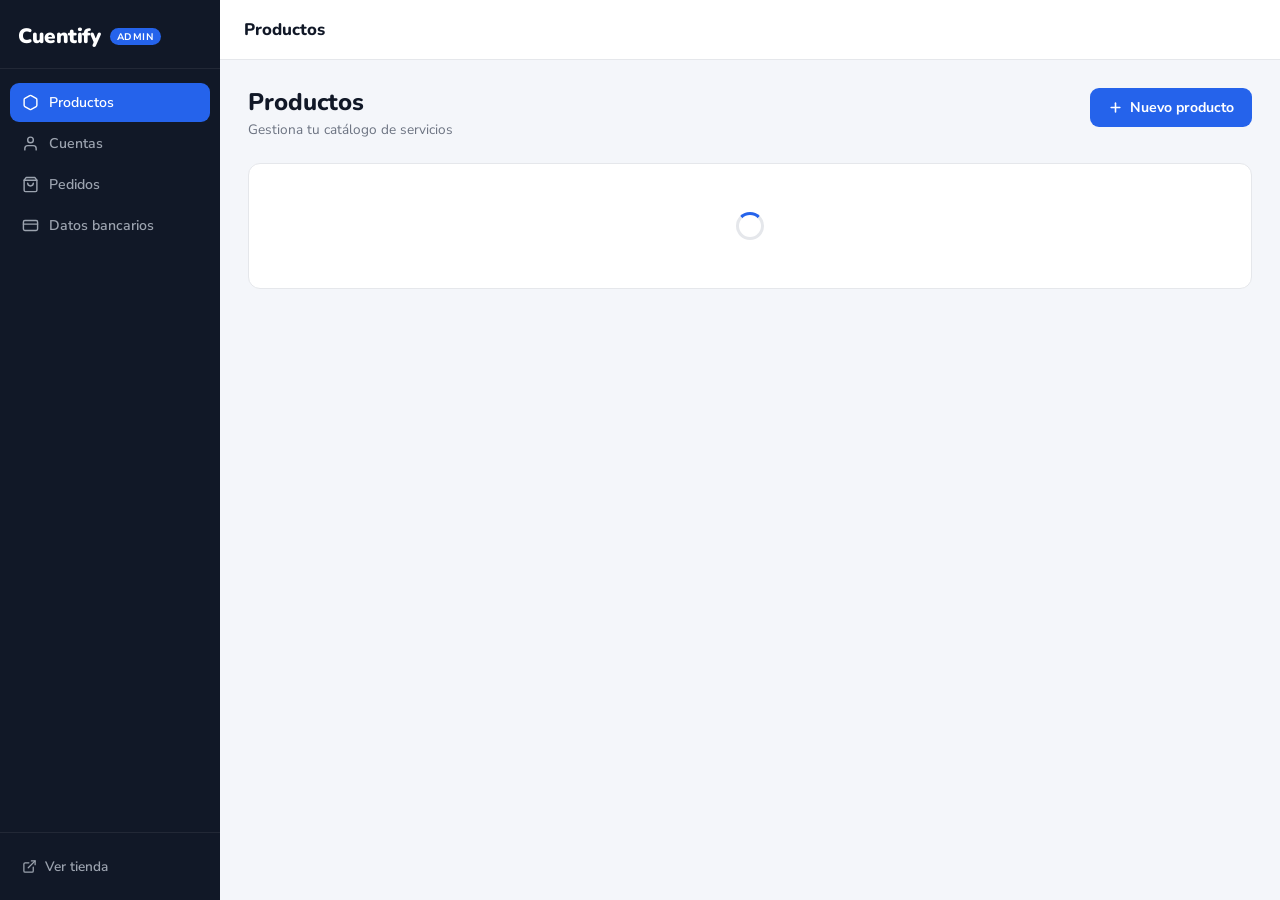
==== commit 0ed4caeb: "Add files via upload" ====
--- a/admin/admin.html
+++ b/admin/admin.html
@@ -3,7 +3,7 @@
 <head>
   <meta charset="UTF-8" />
   <meta name="viewport" content="width=device-width, initial-scale=1.0" />
-  <title>Cuentify Admin</title>
+  <title>Cuentify · Admin</title>
   <link rel="stylesheet" href="admin.css" />
   <link href="https://fonts.googleapis.com/css2?family=Nunito:wght@700;800;900&family=Nunito+Sans:wght@400;600;700&display=swap" rel="stylesheet" />
 </head>
@@ -19,11 +19,7 @@
     </div>
 
     <nav class="sidebar-nav">
-      <a href="#" class="nav-item active" data-section="dashboard">
-        <svg class="nav-icon" viewBox="0 0 24 24" fill="none" stroke="currentColor" stroke-width="2" stroke-linecap="round" stroke-linejoin="round"><rect x="3" y="3" width="7" height="7"/><rect x="14" y="3" width="7" height="7"/><rect x="3" y="14" width="7" height="7"/><rect x="14" y="14" width="7" height="7"/></svg>
-        <span>Dashboard</span>
-      </a>
-      <a href="#" class="nav-item" data-section="productos">
+      <a href="#" class="nav-item active" data-section="productos">
         <svg class="nav-icon" viewBox="0 0 24 24" fill="none" stroke="currentColor" stroke-width="2" stroke-linecap="round" stroke-linejoin="round"><path d="M21 16V8a2 2 0 0 0-1-1.73l-7-4a2 2 0 0 0-2 0l-7 4A2 2 0 0 0 3 8v8a2 2 0 0 0 1 1.73l7 4a2 2 0 0 0 2 0l7-4A2 2 0 0 0 21 16z"/></svg>
         <span>Productos</span>
       </a>
@@ -34,14 +30,11 @@
       <a href="#" class="nav-item" data-section="pedidos">
         <svg class="nav-icon" viewBox="0 0 24 24" fill="none" stroke="currentColor" stroke-width="2" stroke-linecap="round" stroke-linejoin="round"><path d="M6 2L3 6v14a2 2 0 0 0 2 2h14a2 2 0 0 0 2-2V6l-3-4z"/><line x1="3" y1="6" x2="21" y2="6"/><path d="M16 10a4 4 0 0 1-8 0"/></svg>
         <span>Pedidos</span>
-      </a>
-      <a href="#" class="nav-item" data-section="clientes">
-        <svg class="nav-icon" viewBox="0 0 24 24" fill="none" stroke="currentColor" stroke-width="2" stroke-linecap="round" stroke-linejoin="round"><path d="M17 21v-2a4 4 0 0 0-4-4H5a4 4 0 0 0-4 4v2"/><circle cx="9" cy="7" r="4"/><path d="M23 21v-2a4 4 0 0 0-3-3.87"/><path d="M16 3.13a4 4 0 0 1 0 7.75"/></svg>
-        <span>Clientes</span>
-      </a>
-      <a href="#" class="nav-item" data-section="configuracion">
-        <svg class="nav-icon" viewBox="0 0 24 24" fill="none" stroke="currentColor" stroke-width="2" stroke-linecap="round" stroke-linejoin="round"><circle cx="12" cy="12" r="3"/><path d="M19.07 4.93a10 10 0 0 1 0 14.14M4.93 4.93a10 10 0 0 0 0 14.14"/><path d="M17.66 6.34a8 8 0 0 1 0 11.32M6.34 6.34a8 8 0 0 0 0 11.32"/></svg>
-        <span>Configuración</span>
+        <span class="nav-badge" id="pendingBadge" style="display:none">0</span>
+      </a>
+      <a href="#" class="nav-item" data-section="banco">
+        <svg class="nav-icon" viewBox="0 0 24 24" fill="none" stroke="currentColor" stroke-width="2" stroke-linecap="round" stroke-linejoin="round"><rect x="2" y="5" width="20" height="14" rx="2"/><line x1="2" y1="10" x2="22" y2="10"/></svg>
+        <span>Datos bancarios</span>
       </a>
     </nav>
 
@@ -50,13 +43,6 @@
         <svg viewBox="0 0 24 24" fill="none" stroke="currentColor" stroke-width="2" stroke-linecap="round" stroke-linejoin="round"><path d="M18 13v6a2 2 0 0 1-2 2H5a2 2 0 0 1-2-2V8a2 2 0 0 1 2-2h6"/><polyline points="15 3 21 3 21 9"/><line x1="10" y1="14" x2="21" y2="3"/></svg>
         <span>Ver tienda</span>
       </a>
-      <div class="sidebar-admin-info">
-        <div class="sidebar-avatar">A</div>
-        <div class="sidebar-admin-meta">
-          <span class="sidebar-admin-name">Administrador</span>
-          <span class="sidebar-admin-role">Super Admin</span>
-        </div>
-      </div>
     </div>
   </aside>
 
@@ -70,642 +56,301 @@
       <button class="topbar-menu-btn" id="sidebarToggle" aria-label="Menú">
         <svg viewBox="0 0 24 24" fill="none" stroke="currentColor" stroke-width="2.5" stroke-linecap="round"><line x1="3" y1="6" x2="21" y2="6"/><line x1="3" y1="12" x2="21" y2="12"/><line x1="3" y1="18" x2="21" y2="18"/></svg>
       </button>
-      <div class="topbar-title" id="topbarTitle">Dashboard</div>
-      <div class="topbar-actions">
-        <div class="topbar-notif" id="notifBtn">
-          <svg viewBox="0 0 24 24" fill="none" stroke="currentColor" stroke-width="2" stroke-linecap="round" stroke-linejoin="round"><path d="M18 8A6 6 0 0 0 6 8c0 7-3 9-3 9h18s-3-2-3-9"/><path d="M13.73 21a2 2 0 0 1-3.46 0"/></svg>
-          <span class="notif-dot"></span>
-        </div>
-      </div>
+      <div class="topbar-title" id="topbarTitle">Productos</div>
     </header>
 
-    <!-- ══════ SECTION: DASHBOARD ══════ -->
-    <section class="section active" id="section-dashboard">
-      <div class="section-header">
-        <h1 class="section-title">Dashboard</h1>
-        <span class="section-sub">Resumen general de la tienda</span>
-      </div>
-
-      <!-- Stat cards -->
-      <div class="stats-grid">
-        <div class="stat-card">
-          <div class="stat-icon stat-icon--blue">
-            <svg viewBox="0 0 24 24" fill="none" stroke="currentColor" stroke-width="2" stroke-linecap="round" stroke-linejoin="round"><path d="M6 2L3 6v14a2 2 0 0 0 2 2h14a2 2 0 0 0 2-2V6l-3-4z"/><line x1="3" y1="6" x2="21" y2="6"/><path d="M16 10a4 4 0 0 1-8 0"/></svg>
-          </div>
-          <div class="stat-info">
-            <span class="stat-label">Pedidos hoy</span>
-            <span class="stat-value">—</span>
-            <span class="stat-change stat-change--up">+0% vs ayer</span>
-          </div>
-        </div>
-        <div class="stat-card">
-          <div class="stat-icon stat-icon--green">
-            <svg viewBox="0 0 24 24" fill="none" stroke="currentColor" stroke-width="2" stroke-linecap="round" stroke-linejoin="round"><line x1="12" y1="1" x2="12" y2="23"/><path d="M17 5H9.5a3.5 3.5 0 0 0 0 7h5a3.5 3.5 0 0 1 0 7H6"/></svg>
-          </div>
-          <div class="stat-info">
-            <span class="stat-label">Ingresos hoy</span>
-            <span class="stat-value">$—</span>
-            <span class="stat-change stat-change--up">+0% vs ayer</span>
-          </div>
-        </div>
-        <div class="stat-card">
-          <div class="stat-icon stat-icon--purple">
-            <svg viewBox="0 0 24 24" fill="none" stroke="currentColor" stroke-width="2" stroke-linecap="round" stroke-linejoin="round"><path d="M21 16V8a2 2 0 0 0-1-1.73l-7-4a2 2 0 0 0-2 0l-7 4A2 2 0 0 0 3 8v8a2 2 0 0 0 1 1.73l7 4a2 2 0 0 0 2 0l7-4A2 2 0 0 0 21 16z"/></svg>
-          </div>
-          <div class="stat-info">
-            <span class="stat-label">Productos activos</span>
-            <span class="stat-value">—</span>
-            <span class="stat-change stat-change--neutral">Sin cambios</span>
-          </div>
-        </div>
-        <div class="stat-card">
-          <div class="stat-icon stat-icon--orange">
-            <svg viewBox="0 0 24 24" fill="none" stroke="currentColor" stroke-width="2" stroke-linecap="round" stroke-linejoin="round"><path d="M20 21v-2a4 4 0 0 0-4-4H8a4 4 0 0 0-4 4v2"/><circle cx="12" cy="7" r="4"/></svg>
-          </div>
-          <div class="stat-info">
-            <span class="stat-label">Cuentas disponibles</span>
-            <span class="stat-value">—</span>
-            <span class="stat-change stat-change--down">Revisar stock</span>
-          </div>
-        </div>
-      </div>
-
-      <!-- Chart + recent orders -->
-      <div class="dashboard-grid">
-        <div class="card">
-          <div class="card-header">
-            <span class="card-title">Ingresos últimos 7 días</span>
-            <span class="card-badge">MXN</span>
-          </div>
-          <div class="chart-placeholder">
-            <div class="chart-bars">
-              <div class="chart-bar-wrap"><div class="chart-bar" style="height:40%"></div><span>L</span></div>
-              <div class="chart-bar-wrap"><div class="chart-bar" style="height:65%"></div><span>M</span></div>
-              <div class="chart-bar-wrap"><div class="chart-bar" style="height:50%"></div><span>X</span></div>
-              <div class="chart-bar-wrap"><div class="chart-bar" style="height:80%"></div><span>J</span></div>
-              <div class="chart-bar-wrap"><div class="chart-bar" style="height:55%"></div><span>V</span></div>
-              <div class="chart-bar-wrap"><div class="chart-bar chart-bar--active" style="height:90%"></div><span>S</span></div>
-              <div class="chart-bar-wrap"><div class="chart-bar" style="height:30%"></div><span>D</span></div>
-            </div>
-            <p class="chart-note">Conecta Supabase para ver datos reales</p>
-          </div>
-        </div>
-
-        <div class="card">
-          <div class="card-header">
-            <span class="card-title">Últimos pedidos</span>
-            <button class="card-link" data-goto="pedidos">Ver todos</button>
-          </div>
-          <div class="mini-table">
-            <div class="mini-table-row mini-table-head">
-              <span>Cliente</span>
-              <span>Producto</span>
-              <span>Estado</span>
-              <span>Total</span>
-            </div>
-            <div class="mini-table-empty">
-              <svg viewBox="0 0 24 24" fill="none" stroke="#D1D5DB" stroke-width="1.5"><circle cx="12" cy="12" r="10"/><path d="M8 12h8M12 8v8"/></svg>
-              <p>Sin pedidos todavía</p>
-            </div>
-          </div>
-        </div>
-      </div>
-
-      <!-- Stock alert -->
-      <div class="card">
-        <div class="card-header">
-          <span class="card-title">Alertas de stock</span>
-          <button class="card-link" data-goto="cuentas">Gestionar cuentas</button>
-        </div>
-        <div class="alert-list">
-          <div class="alert-empty">
-            <svg viewBox="0 0 24 24" fill="none" stroke="#D1D5DB" stroke-width="1.5"><path d="M22 11.08V12a10 10 0 1 1-5.93-9.14"/><polyline points="22 4 12 14.01 9 11.01"/></svg>
-            <p>Todo el stock en orden</p>
-          </div>
-        </div>
-      </div>
-    </section>
-
-
     <!-- ══════ SECTION: PRODUCTOS ══════ -->
-    <section class="section" id="section-productos">
+    <section class="section active" id="section-productos">
       <div class="section-header">
         <div>
           <h1 class="section-title">Productos</h1>
-          <span class="section-sub">Gestiona el catálogo de la tienda</span>
-        </div>
-        <button class="btn-primary" id="btnNuevoProducto">
+          <span class="section-sub">Gestiona tu catálogo de servicios</span>
+        </div>
+        <button class="btn-primary" id="btnNewProduct">
           <svg viewBox="0 0 24 24" fill="none" stroke="currentColor" stroke-width="2.5" stroke-linecap="round"><line x1="12" y1="5" x2="12" y2="19"/><line x1="5" y1="12" x2="19" y2="12"/></svg>
           Nuevo producto
         </button>
       </div>
 
-      <!-- Filtros -->
-      <div class="filters-bar">
-        <div class="filter-tabs">
-          <button class="filter-tab active" data-filter="all">Todos</button>
-          <button class="filter-tab" data-filter="streaming">Streaming</button>
-          <button class="filter-tab" data-filter="musica">Música</button>
-          <button class="filter-tab" data-filter="gaming">Gaming</button>
-          <button class="filter-tab" data-filter="software">Software</button>
-          <button class="filter-tab" data-filter="internet">Internet</button>
-        </div>
-        <div class="search-wrap">
-          <svg viewBox="0 0 24 24" fill="none" stroke="currentColor" stroke-width="2" stroke-linecap="round"><circle cx="11" cy="11" r="8"/><line x1="21" y1="21" x2="16.65" y2="16.65"/></svg>
-          <input type="text" placeholder="Buscar producto…" class="search-input" id="searchProductos" />
-        </div>
-      </div>
-
-      <!-- Tabla -->
-      <div class="card table-card">
-        <div class="data-table">
-          <div class="data-table-head">
-            <div class="col-thumb"></div>
-            <div class="col-name">Producto</div>
-            <div class="col-cat">Categoría</div>
-            <div class="col-stock">Stock</div>
-            <div class="col-date">Creado</div>
-            <div class="col-actions">Acciones</div>
-          </div>
-          <div class="data-table-empty" id="productosEmpty">
-            <svg viewBox="0 0 24 24" fill="none" stroke="#D1D5DB" stroke-width="1.5"><path d="M21 16V8a2 2 0 0 0-1-1.73l-7-4a2 2 0 0 0-2 0l-7 4A2 2 0 0 0 3 8v8a2 2 0 0 0 1 1.73l7 4a2 2 0 0 0 2 0l7-4A2 2 0 0 0 21 16z"/></svg>
-            <p>No hay productos. Crea el primero.</p>
-          </div>
-          <div class="data-table-body" id="productosTableBody">
-            <!-- filas JS -->
-          </div>
+      <div class="table-card">
+        <div class="table-loading" id="productsLoading"><div class="spinner"></div></div>
+        <table class="table" id="productsTable" style="display:none">
+          <thead>
+            <tr>
+              <th>Producto</th>
+              <th>Categoría</th>
+              <th>Cuentas</th>
+              <th>Acciones</th>
+            </tr>
+          </thead>
+          <tbody id="productsBody"></tbody>
+        </table>
+        <div class="empty-state" id="productsEmpty" style="display:none">
+          <svg viewBox="0 0 24 24" fill="none" stroke="currentColor" stroke-width="1.5"><path d="M21 16V8a2 2 0 0 0-1-1.73l-7-4a2 2 0 0 0-2 0l-7 4A2 2 0 0 0 3 8v8a2 2 0 0 0 1 1.73l7 4a2 2 0 0 0 2 0l7-4A2 2 0 0 0 21 16z"/></svg>
+          <p>No hay productos aún</p>
+          <button class="btn-primary" id="btnNewProductEmpty">Crear primer producto</button>
         </div>
       </div>
     </section>
-
 
     <!-- ══════ SECTION: CUENTAS ══════ -->
     <section class="section" id="section-cuentas">
       <div class="section-header">
         <div>
           <h1 class="section-title">Cuentas</h1>
-          <span class="section-sub">Stock de cuentas por producto</span>
-        </div>
-        <button class="btn-primary" id="btnNuevaCuenta">
+          <span class="section-sub">Inventario de cuentas disponibles</span>
+        </div>
+        <button class="btn-primary" id="btnNewAccount">
           <svg viewBox="0 0 24 24" fill="none" stroke="currentColor" stroke-width="2.5" stroke-linecap="round"><line x1="12" y1="5" x2="12" y2="19"/><line x1="5" y1="12" x2="19" y2="12"/></svg>
-          Publicar cuenta
-        </button>
-      </div>
-
-      <!-- Filtros -->
-      <div class="filters-bar">
-        <div class="filter-tabs">
-          <button class="filter-tab active" data-filter="all">Todas</button>
-          <button class="filter-tab" data-filter="disponible">Disponibles</button>
-          <button class="filter-tab" data-filter="vendida">Vendidas</button>
-          <button class="filter-tab" data-filter="expirada">Expiradas</button>
-        </div>
-        <div class="search-wrap">
-          <svg viewBox="0 0 24 24" fill="none" stroke="currentColor" stroke-width="2" stroke-linecap="round"><circle cx="11" cy="11" r="8"/><line x1="21" y1="21" x2="16.65" y2="16.65"/></svg>
-          <input type="text" placeholder="Buscar cuenta…" class="search-input" />
-        </div>
-      </div>
-
-      <div class="card table-card">
-        <div class="data-table">
-          <div class="data-table-head">
-            <div class="col-name">Descripción</div>
-            <div class="col-cat">Producto</div>
-            <div class="col-price">Precio</div>
-            <div class="col-date">Vence</div>
-            <div class="col-status">Estado</div>
-            <div class="col-actions">Acciones</div>
-          </div>
-          <div class="data-table-empty" id="cuentasEmpty">
-            <svg viewBox="0 0 24 24" fill="none" stroke="#D1D5DB" stroke-width="1.5"><path d="M20 21v-2a4 4 0 0 0-4-4H8a4 4 0 0 0-4 4v2"/><circle cx="12" cy="7" r="4"/></svg>
-            <p>No hay cuentas publicadas todavía.</p>
-          </div>
-          <div class="data-table-body" id="cuentasTableBody">
-            <!-- filas JS -->
-          </div>
+          Nueva cuenta
+        </button>
+      </div>
+
+      <div class="filter-row">
+        <select class="filter-select" id="filterProduct">
+          <option value="">Todos los productos</option>
+        </select>
+        <select class="filter-select" id="filterStatus">
+          <option value="">Todos los estados</option>
+          <option value="true">Disponibles</option>
+          <option value="false">Vendidas</option>
+        </select>
+      </div>
+
+      <div class="table-card">
+        <div class="table-loading" id="accountsLoading"><div class="spinner"></div></div>
+        <table class="table" id="accountsTable" style="display:none">
+          <thead>
+            <tr>
+              <th>Producto</th>
+              <th>Descripción</th>
+              <th>Precio</th>
+              <th>Vence</th>
+              <th>Estado</th>
+              <th>Acciones</th>
+            </tr>
+          </thead>
+          <tbody id="accountsBody"></tbody>
+        </table>
+        <div class="empty-state" id="accountsEmpty" style="display:none">
+          <svg viewBox="0 0 24 24" fill="none" stroke="currentColor" stroke-width="1.5"><path d="M20 21v-2a4 4 0 0 0-4-4H8a4 4 0 0 0-4 4v2"/><circle cx="12" cy="7" r="4"/></svg>
+          <p>No hay cuentas en este filtro</p>
         </div>
       </div>
     </section>
-
 
     <!-- ══════ SECTION: PEDIDOS ══════ -->
     <section class="section" id="section-pedidos">
       <div class="section-header">
         <div>
           <h1 class="section-title">Pedidos</h1>
-          <span class="section-sub">Historial de ventas y entregas</span>
-        </div>
-        <div class="header-actions">
-          <button class="btn-secondary">
-            <svg viewBox="0 0 24 24" fill="none" stroke="currentColor" stroke-width="2" stroke-linecap="round"><path d="M21 15v4a2 2 0 0 1-2 2H5a2 2 0 0 1-2-2v-4"/><polyline points="7 10 12 15 17 10"/><line x1="12" y1="15" x2="12" y2="3"/></svg>
-            Exportar CSV
-          </button>
-        </div>
-      </div>
-
-      <!-- Filtros -->
-      <div class="filters-bar">
-        <div class="filter-tabs">
-          <button class="filter-tab active">Todos</button>
-          <button class="filter-tab">Pendientes</button>
-          <button class="filter-tab">Completados</button>
-          <button class="filter-tab">Cancelados</button>
-        </div>
-        <div class="search-wrap">
-          <svg viewBox="0 0 24 24" fill="none" stroke="currentColor" stroke-width="2" stroke-linecap="round"><circle cx="11" cy="11" r="8"/><line x1="21" y1="21" x2="16.65" y2="16.65"/></svg>
-          <input type="text" placeholder="Buscar por cliente o ID…" class="search-input" />
-        </div>
-      </div>
-
-      <div class="card table-card">
-        <div class="data-table">
-          <div class="data-table-head">
-            <div class="col-id"># Pedido</div>
-            <div class="col-name">Cliente</div>
-            <div class="col-cat">Producto</div>
-            <div class="col-price">Total</div>
-            <div class="col-date">Fecha</div>
-            <div class="col-status">Estado</div>
-            <div class="col-actions">Acciones</div>
-          </div>
-          <div class="data-table-empty">
-            <svg viewBox="0 0 24 24" fill="none" stroke="#D1D5DB" stroke-width="1.5"><path d="M6 2L3 6v14a2 2 0 0 0 2 2h14a2 2 0 0 0 2-2V6l-3-4z"/><line x1="3" y1="6" x2="21" y2="6"/><path d="M16 10a4 4 0 0 1-8 0"/></svg>
-            <p>Aún no hay pedidos registrados.</p>
-          </div>
-          <div class="data-table-body" id="pedidosTableBody"></div>
+          <span class="section-sub">Comprobantes de transferencia pendientes</span>
+        </div>
+      </div>
+
+      <div class="tabs-filter">
+        <button class="tab-filter active" data-status="pendiente">Pendientes</button>
+        <button class="tab-filter" data-status="aprobado">Aprobados</button>
+        <button class="tab-filter" data-status="rechazado">Rechazados</button>
+      </div>
+
+      <div class="table-card">
+        <div class="table-loading" id="ordersLoading"><div class="spinner"></div></div>
+        <table class="table" id="ordersTable" style="display:none">
+          <thead>
+            <tr>
+              <th>Fecha</th>
+              <th>Cliente</th>
+              <th>Producto</th>
+              <th>Monto</th>
+              <th>Comprobante</th>
+              <th>Estado</th>
+              <th>Acciones</th>
+            </tr>
+          </thead>
+          <tbody id="ordersBody"></tbody>
+        </table>
+        <div class="empty-state" id="ordersEmpty" style="display:none">
+          <svg viewBox="0 0 24 24" fill="none" stroke="currentColor" stroke-width="1.5"><path d="M6 2L3 6v14a2 2 0 0 0 2 2h14a2 2 0 0 0 2-2V6l-3-4z"/><line x1="3" y1="6" x2="21" y2="6"/><path d="M16 10a4 4 0 0 1-8 0"/></svg>
+          <p>No hay pedidos en esta categoría</p>
         </div>
       </div>
     </section>
 
-
-    <!-- ══════ SECTION: CLIENTES ══════ -->
-    <section class="section" id="section-clientes">
+    <!-- ══════ SECTION: BANCO ══════ -->
+    <section class="section" id="section-banco">
       <div class="section-header">
         <div>
-          <h1 class="section-title">Clientes</h1>
-          <span class="section-sub">Base de compradores registrados</span>
-        </div>
-        <button class="btn-secondary">
-          <svg viewBox="0 0 24 24" fill="none" stroke="currentColor" stroke-width="2" stroke-linecap="round"><path d="M21 15v4a2 2 0 0 1-2 2H5a2 2 0 0 1-2-2v-4"/><polyline points="7 10 12 15 17 10"/><line x1="12" y1="15" x2="12" y2="3"/></svg>
-          Exportar
-        </button>
-      </div>
-
-      <div class="stats-grid stats-grid--3">
-        <div class="stat-card">
-          <div class="stat-icon stat-icon--blue">
-            <svg viewBox="0 0 24 24" fill="none" stroke="currentColor" stroke-width="2" stroke-linecap="round"><path d="M17 21v-2a4 4 0 0 0-4-4H5a4 4 0 0 0-4 4v2"/><circle cx="9" cy="7" r="4"/><path d="M23 21v-2a4 4 0 0 0-3-3.87"/><path d="M16 3.13a4 4 0 0 1 0 7.75"/></svg>
-          </div>
-          <div class="stat-info">
-            <span class="stat-label">Total clientes</span>
-            <span class="stat-value">—</span>
-          </div>
-        </div>
-        <div class="stat-card">
-          <div class="stat-icon stat-icon--green">
-            <svg viewBox="0 0 24 24" fill="none" stroke="currentColor" stroke-width="2" stroke-linecap="round"><polyline points="22 12 18 12 15 21 9 3 6 12 2 12"/></svg>
-          </div>
-          <div class="stat-info">
-            <span class="stat-label">Compradores activos</span>
-            <span class="stat-value">—</span>
-          </div>
-        </div>
-        <div class="stat-card">
-          <div class="stat-icon stat-icon--orange">
-            <svg viewBox="0 0 24 24" fill="none" stroke="currentColor" stroke-width="2" stroke-linecap="round"><path d="M20.84 4.61a5.5 5.5 0 0 0-7.78 0L12 5.67l-1.06-1.06a5.5 5.5 0 0 0-7.78 7.78l1.06 1.06L12 21.23l7.78-7.78 1.06-1.06a5.5 5.5 0 0 0 0-7.78z"/></svg>
-          </div>
-          <div class="stat-info">
-            <span class="stat-label">Clientes recurrentes</span>
-            <span class="stat-value">—</span>
-          </div>
-        </div>
-      </div>
-
-      <div class="card table-card">
-        <div class="data-table">
-          <div class="data-table-head">
-            <div class="col-name">Cliente</div>
-            <div class="col-cat">Email</div>
-            <div class="col-stock">Pedidos</div>
-            <div class="col-price">Total gastado</div>
-            <div class="col-date">Registro</div>
-            <div class="col-actions">Acciones</div>
-          </div>
-          <div class="data-table-empty">
-            <svg viewBox="0 0 24 24" fill="none" stroke="#D1D5DB" stroke-width="1.5"><path d="M17 21v-2a4 4 0 0 0-4-4H5a4 4 0 0 0-4 4v2"/><circle cx="9" cy="7" r="4"/></svg>
-            <p>Aún no hay clientes registrados.</p>
-          </div>
-          <div class="data-table-body" id="clientesTableBody"></div>
-        </div>
+          <h1 class="section-title">Datos bancarios</h1>
+          <span class="section-sub">Información que verá el cliente al pagar por transferencia</span>
+        </div>
+      </div>
+
+      <div class="bank-card">
+        <div class="bank-preview" id="bankPreview">
+          <div class="bank-preview-label">Vista previa del cliente</div>
+          <div class="bank-preview-body">
+            <div class="bank-preview-row">
+              <span class="bank-preview-key">Banco</span>
+              <span class="bank-preview-val" id="previewBanco">—</span>
+            </div>
+            <div class="bank-preview-row">
+              <span class="bank-preview-key">CLABE</span>
+              <span class="bank-preview-val mono" id="previewClabe">—</span>
+            </div>
+            <div class="bank-preview-row">
+              <span class="bank-preview-key">Titular</span>
+              <span class="bank-preview-val" id="previewTitular">—</span>
+            </div>
+            <div class="bank-preview-row" id="previewAliasRow" style="display:none">
+              <span class="bank-preview-key">Alias / CoDi</span>
+              <span class="bank-preview-val mono" id="previewAlias">—</span>
+            </div>
+          </div>
+        </div>
+
+        <form class="bank-form" id="bankForm">
+          <div class="form-group">
+            <label class="form-label">Banco *</label>
+            <input class="form-input" type="text" id="inputBanco" placeholder="Ej. BBVA, Banamex, HSBC..." required />
+          </div>
+          <div class="form-group">
+            <label class="form-label">CLABE interbancaria *</label>
+            <input class="form-input mono" type="text" id="inputClabe" placeholder="18 dígitos" maxlength="18" inputmode="numeric" required />
+            <span class="form-hint">La CLABE tiene exactamente 18 dígitos</span>
+          </div>
+          <div class="form-group">
+            <label class="form-label">Nombre del titular *</label>
+            <input class="form-input" type="text" id="inputTitular" placeholder="Nombre como aparece en la cuenta" required />
+          </div>
+          <div class="form-group">
+            <label class="form-label">Alias / CoDi <span class="form-optional">Opcional</span></label>
+            <input class="form-input mono" type="text" id="inputAlias" placeholder="Alias de la cuenta o número CoDi" />
+          </div>
+
+          <div class="bank-form-actions">
+            <button type="submit" class="btn-primary" id="btnSaveBank">
+              <svg viewBox="0 0 24 24" fill="none" stroke="currentColor" stroke-width="2.5" stroke-linecap="round"><path d="M19 21H5a2 2 0 0 1-2-2V5a2 2 0 0 1 2-2h11l5 5v11a2 2 0 0 1-2 2z"/><polyline points="17 21 17 13 7 13 7 21"/><polyline points="7 3 7 8 15 8"/></svg>
+              Guardar datos
+            </button>
+            <span class="save-status" id="saveStatus"></span>
+          </div>
+        </form>
       </div>
     </section>
 
-
-    <!-- ══════ SECTION: CONFIGURACIÓN ══════ -->
-    <section class="section" id="section-configuracion">
-      <div class="section-header">
-        <div>
-          <h1 class="section-title">Configuración</h1>
-          <span class="section-sub">Ajustes generales de la tienda</span>
-        </div>
-      </div>
-
-      <div class="config-grid">
-
-        <div class="card config-card">
-          <div class="config-card-header">
-            <div class="config-card-icon config-card-icon--blue">
-              <svg viewBox="0 0 24 24" fill="none" stroke="currentColor" stroke-width="2" stroke-linecap="round"><rect x="2" y="3" width="20" height="14" rx="2"/><line x1="8" y1="21" x2="16" y2="21"/><line x1="12" y1="17" x2="12" y2="21"/></svg>
-            </div>
-            <div>
-              <h3 class="config-card-title">Tienda</h3>
-              <p class="config-card-sub">Nombre, logo y descripción</p>
-            </div>
-          </div>
-          <div class="config-fields">
-            <div class="config-field">
-              <label>Nombre de la tienda</label>
-              <input type="text" value="Cuentify" class="field-input" />
-            </div>
-            <div class="config-field">
-              <label>Descripción corta</label>
-              <input type="text" placeholder="Servicios digitales al mejor precio" class="field-input" />
-            </div>
-            <div class="config-field">
-              <label>Email de contacto</label>
-              <input type="email" placeholder="contacto@cuentify.com" class="field-input" />
-            </div>
-          </div>
-          <button class="btn-save-config">Guardar cambios</button>
-        </div>
-
-        <div class="card config-card">
-          <div class="config-card-header">
-            <div class="config-card-icon config-card-icon--green">
-              <svg viewBox="0 0 24 24" fill="none" stroke="currentColor" stroke-width="2" stroke-linecap="round"><line x1="12" y1="1" x2="12" y2="23"/><path d="M17 5H9.5a3.5 3.5 0 0 0 0 7h5a3.5 3.5 0 0 1 0 7H6"/></svg>
-            </div>
-            <div>
-              <h3 class="config-card-title">Pagos</h3>
-              <p class="config-card-sub">Stripe y métodos de pago</p>
-            </div>
-          </div>
-          <div class="config-fields">
-            <div class="config-field">
-              <label>Stripe Public Key</label>
-              <input type="text" placeholder="pk_live_..." class="field-input" />
-            </div>
-            <div class="config-field">
-              <label>Stripe Secret Key</label>
-              <input type="password" placeholder="sk_live_..." class="field-input" />
-            </div>
-            <div class="config-field">
-              <label>Comisión de servicio (%)</label>
-              <input type="number" value="3.6" step="0.1" class="field-input" />
-            </div>
-          </div>
-          <button class="btn-save-config">Guardar cambios</button>
-        </div>
-
-        <div class="card config-card">
-          <div class="config-card-header">
-            <div class="config-card-icon config-card-icon--purple">
-              <svg viewBox="0 0 24 24" fill="none" stroke="currentColor" stroke-width="2" stroke-linecap="round"><path d="M4 4h16c1.1 0 2 .9 2 2v12c0 1.1-.9 2-2 2H4c-1.1 0-2-.9-2-2V6c0-1.1.9-2 2-2z"/><polyline points="22,6 12,13 2,6"/></svg>
-            </div>
-            <div>
-              <h3 class="config-card-title">Notificaciones</h3>
-              <p class="config-card-sub">Alertas y emails automáticos</p>
-            </div>
-          </div>
-          <div class="config-fields">
-            <div class="config-toggle-row">
-              <div>
-                <span class="toggle-label">Email al comprador tras pago</span>
-                <span class="toggle-sub">Enviar confirmación automática</span>
-              </div>
-              <button class="toggle active" data-toggled="true">
-                <span class="toggle-knob"></span>
-              </button>
-            </div>
-            <div class="config-toggle-row">
-              <div>
-                <span class="toggle-label">Alerta de stock bajo</span>
-                <span class="toggle-sub">Cuando queden menos de 2 cuentas</span>
-              </div>
-              <button class="toggle active" data-toggled="true">
-                <span class="toggle-knob"></span>
-              </button>
-            </div>
-            <div class="config-toggle-row">
-              <div>
-                <span class="toggle-label">Resumen diario por email</span>
-                <span class="toggle-sub">Ventas del día a las 8pm</span>
-              </div>
-              <button class="toggle" data-toggled="false">
-                <span class="toggle-knob"></span>
-              </button>
-            </div>
-          </div>
-          <button class="btn-save-config">Guardar cambios</button>
-        </div>
-
-        <div class="card config-card">
-          <div class="config-card-header">
-            <div class="config-card-icon config-card-icon--orange">
-              <svg viewBox="0 0 24 24" fill="none" stroke="currentColor" stroke-width="2" stroke-linecap="round"><path d="M12 22s8-4 8-10V5l-8-3-8 3v7c0 6 8 10 8 10z"/></svg>
-            </div>
-            <div>
-              <h3 class="config-card-title">Acceso Admin</h3>
-              <p class="config-card-sub">Seguridad y credenciales</p>
-            </div>
-          </div>
-          <div class="config-fields">
-            <div class="config-field">
-              <label>Email del administrador</label>
-              <input type="email" placeholder="admin@cuentify.com" class="field-input" />
-            </div>
-            <div class="config-field">
-              <label>Nueva contraseña</label>
-              <input type="password" placeholder="••••••••" class="field-input" />
-            </div>
-            <div class="config-field">
-              <label>Confirmar contraseña</label>
-              <input type="password" placeholder="••••••••" class="field-input" />
-            </div>
-          </div>
-          <button class="btn-save-config">Actualizar acceso</button>
-        </div>
-
-      </div>
-    </section>
-
-  </main><!-- /main -->
-
-  <!-- ══════ SIDEBAR OVERLAY (mobile) ══════ -->
-  <div class="sidebar-overlay" id="sidebarOverlay"></div>
-
+  </main>
 
   <!-- ══════════════════════════════
        MODAL: PRODUCTO
   ══════════════════════════════ -->
-  <div class="modal-overlay" id="modalProductoOverlay"></div>
-  <div class="modal" id="modalProducto">
-    <div class="modal-header">
-      <h2 class="modal-title" id="modalProductoTitle">Nuevo producto</h2>
-      <button class="modal-close" id="modalProductoClose">
-        <svg viewBox="0 0 24 24" fill="none" stroke="currentColor" stroke-width="2.5" stroke-linecap="round"><line x1="18" y1="6" x2="6" y2="18"/><line x1="6" y1="6" x2="18" y2="18"/></svg>
-      </button>
-    </div>
-    <div class="modal-body">
-      <div class="img-upload-area" id="imgUploadAreaProducto">
-        <input type="file" id="imgInputProducto" accept="image/*" hidden />
-        <div class="img-upload-placeholder">
-          <svg width="32" height="32" viewBox="0 0 24 24" fill="none" stroke="currentColor" stroke-width="1.5"><rect x="3" y="3" width="18" height="18" rx="3"/><circle cx="8.5" cy="8.5" r="1.5"/><path d="M21 15l-5-5L5 21"/></svg>
-          <span>Clic para subir imagen</span>
-        </div>
-        <img class="img-preview" id="imgPreviewProducto" src="" alt="" />
-      </div>
-      <div class="modal-fields">
-        <div class="field-group">
-          <label class="field-label">Nombre del producto</label>
-          <input class="field-input" type="text" placeholder="ej. Netflix Premium" id="inputProductoNombre" />
-        </div>
-        <div class="field-group">
-          <label class="field-label">Categoría</label>
-          <div class="select-wrapper">
-            <select class="field-input field-select" id="inputProductoCat">
-              <option value="streaming">Streaming</option>
-              <option value="musica">Música</option>
-              <option value="gaming">Gaming</option>
-              <option value="software">Software</option>
-              <option value="internet">Internet</option>
-            </select>
-          </div>
-        </div>
-      </div>
-    </div>
-    <div class="modal-footer">
-      <button class="btn-secondary" id="modalProductoCancelBtn">Cancelar</button>
-      <button class="btn-primary" id="modalProductoSaveBtn">Guardar producto</button>
+  <div class="modal-overlay" id="productModalOverlay">
+    <div class="modal" id="productModal">
+      <div class="modal-header">
+        <h2 class="modal-title" id="productModalTitle">Nuevo producto</h2>
+        <button class="modal-close" id="productModalClose">
+          <svg viewBox="0 0 24 24" fill="none" stroke="currentColor" stroke-width="2.5" stroke-linecap="round"><line x1="18" y1="6" x2="6" y2="18"/><line x1="6" y1="6" x2="18" y2="18"/></svg>
+        </button>
+      </div>
+      <form id="productForm">
+        <input type="hidden" id="productId" />
+        <div class="form-group">
+          <label class="form-label">Nombre del producto *</label>
+          <input class="form-input" type="text" id="productName" placeholder="Ej. Netflix Premium" required />
+        </div>
+        <div class="form-group">
+          <label class="form-label">Categoría *</label>
+          <select class="form-input" id="productCategory" required>
+            <option value="">Seleccionar...</option>
+            <option value="streaming">Streaming</option>
+            <option value="musica">Música</option>
+            <option value="gaming">Gaming</option>
+            <option value="software">Software</option>
+            <option value="internet">Internet</option>
+          </select>
+        </div>
+        <div class="form-group">
+          <label class="form-label">URL de imagen <span class="form-optional">Opcional</span></label>
+          <input class="form-input" type="url" id="productImage" placeholder="https://..." />
+        </div>
+        <div class="modal-actions">
+          <button type="button" class="btn-secondary" id="productModalCancel">Cancelar</button>
+          <button type="submit" class="btn-primary">Guardar</button>
+        </div>
+      </form>
     </div>
   </div>
 
-
   <!-- ══════════════════════════════
        MODAL: CUENTA
   ══════════════════════════════ -->
-  <div class="modal-overlay" id="modalCuentaOverlay"></div>
-  <div class="modal" id="modalCuenta">
-    <div class="modal-header">
-      <h2 class="modal-title" id="modalCuentaTitle">Publicar cuenta</h2>
-      <button class="modal-close" id="modalCuentaClose">
-        <svg viewBox="0 0 24 24" fill="none" stroke="currentColor" stroke-width="2.5" stroke-linecap="round"><line x1="18" y1="6" x2="6" y2="18"/><line x1="6" y1="6" x2="18" y2="18"/></svg>
-      </button>
-    </div>
-    <div class="modal-body">
-      <div class="modal-fields">
-        <div class="field-group">
-          <label class="field-label">Producto asociado</label>
-          <div class="select-wrapper">
-            <select class="field-input field-select" id="inputCuentaProducto">
-              <option value="">— Selecciona un producto —</option>
-            </select>
-          </div>
-        </div>
-        <div class="field-group">
-          <label class="field-label">Descripción</label>
-          <input class="field-input" type="text" placeholder="ej. Perfil 1 · Full HD · 30 días" id="inputCuentaDesc" />
-          <span class="field-hint">El cliente verá esto al elegir</span>
-        </div>
-        <div class="modal-row">
-          <div class="field-group">
-            <label class="field-label">Precio (MXN)</label>
-            <div class="input-prefix-wrap">
-              <span class="input-prefix">$</span>
-              <input class="field-input field-input-prefix" type="number" placeholder="0.00" id="inputCuentaPrecio" />
-            </div>
-          </div>
-          <div class="field-group">
-            <label class="field-label">Duración (días)</label>
-            <div class="input-suffix-wrap">
-              <input class="field-input field-input-suffix" type="number" placeholder="30" id="inputCuentaDias" />
-              <span class="input-suffix">días</span>
-            </div>
-          </div>
-        </div>
-        <div class="field-group">
-          <label class="field-label">Entrega estimada</label>
-          <div class="select-wrapper">
-            <select class="field-input field-select" id="inputCuentaEntrega">
-              <option value="1">Inmediata (1h)</option>
-              <option value="6">Rápida (6h)</option>
-              <option value="12" selected>Estándar (12h)</option>
-              <option value="24">Normal (24h)</option>
-            </select>
-          </div>
-        </div>
-        <!-- Credenciales (solo visible internamente) -->
-        <div class="field-group">
-          <label class="field-label">
-            Email / usuario de la cuenta
-            <span class="field-label-private">🔒 Privado</span>
-          </label>
-          <input class="field-input" type="text" placeholder="usuario@servicio.com" id="inputCuentaEmail" />
-        </div>
-        <div class="field-group">
-          <label class="field-label">
-            Contraseña
-            <span class="field-label-private">🔒 Privado</span>
-          </label>
-          <input class="field-input" type="password" placeholder="••••••••" id="inputCuentaPass" />
-        </div>
-      </div>
-    </div>
-    <div class="modal-footer">
-      <button class="btn-secondary" id="modalCuentaCancelBtn">Cancelar</button>
-      <button class="btn-primary" id="modalCuentaSaveBtn">Publicar cuenta</button>
+  <div class="modal-overlay" id="accountModalOverlay">
+    <div class="modal" id="accountModal">
+      <div class="modal-header">
+        <h2 class="modal-title" id="accountModalTitle">Nueva cuenta</h2>
+        <button class="modal-close" id="accountModalClose">
+          <svg viewBox="0 0 24 24" fill="none" stroke="currentColor" stroke-width="2.5" stroke-linecap="round"><line x1="18" y1="6" x2="6" y2="18"/><line x1="6" y1="6" x2="18" y2="18"/></svg>
+        </button>
+      </div>
+      <form id="accountForm">
+        <input type="hidden" id="accountId" />
+        <div class="form-group">
+          <label class="form-label">Producto *</label>
+          <select class="form-input" id="accountProduct" required>
+            <option value="">Seleccionar...</option>
+          </select>
+        </div>
+        <div class="form-group">
+          <label class="form-label">Descripción</label>
+          <input class="form-input" type="text" id="accountDescription" placeholder="Ej. Perfil 1 — Plan familiar" />
+        </div>
+        <div class="form-group">
+          <label class="form-label">Credenciales *</label>
+          <textarea class="form-input form-textarea" id="accountCredentials" placeholder="Email: ejemplo@mail.com&#10;Contraseña: abc123&#10;PIN: 1234" required></textarea>
+          <span class="form-hint">Estos datos se envían al comprador tras confirmar el pago</span>
+        </div>
+        <div class="form-row">
+          <div class="form-group">
+            <label class="form-label">Precio (MXN) *</label>
+            <input class="form-input" type="number" id="accountPrice" placeholder="0.00" step="0.01" min="0" required />
+          </div>
+          <div class="form-group">
+            <label class="form-label">Fecha de expiración</label>
+            <input class="form-input" type="date" id="accountExpires" />
+          </div>
+        </div>
+        <div class="form-group">
+          <label class="form-label">Tiempo de entrega (horas)</label>
+          <input class="form-input" type="number" id="accountDelivery" placeholder="12" value="12" min="1" />
+        </div>
+        <div class="modal-actions">
+          <button type="button" class="btn-secondary" id="accountModalCancel">Cancelar</button>
+          <button type="submit" class="btn-primary">Guardar</button>
+        </div>
+      </form>
     </div>
   </div>
 
-
-  <!-- ══════════════════════════════
-       MODAL: DETALLE PEDIDO
-  ══════════════════════════════ -->
-  <div class="modal-overlay" id="modalPedidoOverlay"></div>
-  <div class="modal" id="modalPedido">
-    <div class="modal-header">
-      <h2 class="modal-title">Detalle del pedido</h2>
-      <button class="modal-close" id="modalPedidoClose">
-        <svg viewBox="0 0 24 24" fill="none" stroke="currentColor" stroke-width="2.5" stroke-linecap="round"><line x1="18" y1="6" x2="6" y2="18"/><line x1="6" y1="6" x2="18" y2="18"/></svg>
-      </button>
-    </div>
-    <div class="modal-body">
-      <div class="pedido-detail-placeholder">
-        <p class="pedido-detail-id" id="modalPedidoId"># —</p>
-        <div class="pedido-detail-rows">
-          <div class="pedido-detail-row"><span>Cliente</span><span id="modalPedidoCliente">—</span></div>
-          <div class="pedido-detail-row"><span>Email</span><span id="modalPedidoEmail">—</span></div>
-          <div class="pedido-detail-row"><span>Producto</span><span id="modalPedidoProducto">—</span></div>
-          <div class="pedido-detail-row"><span>Tipo de entrega</span><span id="modalPedidoEntrega">—</span></div>
-          <div class="pedido-detail-row"><span>Código TV</span><span id="modalPedidoTvCode">—</span></div>
-          <div class="pedido-detail-row"><span>Método de pago</span><span id="modalPedidoMetodo">—</span></div>
-          <div class="pedido-detail-row"><span>Total</span><span id="modalPedidoTotal">—</span></div>
-          <div class="pedido-detail-row"><span>Fecha</span><span id="modalPedidoFecha">—</span></div>
-          <div class="pedido-detail-row"><span>Estado</span><span class="status-badge status-badge--pending" id="modalPedidoEstado">—</span></div>
-          <div class="pedido-detail-row" id="modalPedidoComprobanteRow">
-            <span>Comprobante</span>
-            <a id="modalPedidoComprobanteLink" href="#" target="_blank" style="color:#6366F1;font-weight:600;font-size:13px;">Ver imagen ↗</a>
-          </div>
-        </div>
-      </div>
-    </div>
-    <div class="modal-footer">
-      <button class="btn-secondary" id="modalPedidoClose2">Cerrar</button>
-      <button class="btn-primary" id="btnAprobarPedido" style="display:none;">Aprobar pedido</button>
+  <!-- ══════════════════════════════
+       MODAL: VER COMPROBANTE
+  ══════════════════════════════ -->
+  <div class="modal-overlay" id="voucherModalOverlay">
+    <div class="modal modal--sm" id="voucherModal">
+      <div class="modal-header">
+        <h2 class="modal-title">Comprobante de pago</h2>
+        <button class="modal-close" id="voucherModalClose">
+          <svg viewBox="0 0 24 24" fill="none" stroke="currentColor" stroke-width="2.5" stroke-linecap="round"><line x1="18" y1="6" x2="6" y2="18"/><line x1="6" y1="6" x2="18" y2="18"/></svg>
+        </button>
+      </div>
+      <div class="voucher-body">
+        <img class="voucher-img" id="voucherImg" src="" alt="Comprobante" />
+        <div class="voucher-info" id="voucherInfo"></div>
+      </div>
+      <div class="modal-actions" id="voucherActions"></div>
     </div>
   </div>
 
-
-  <!-- ══════ TOAST ══════ -->
+  <!-- TOAST -->
   <div class="toast" id="toast"></div>
 
   <script src="https://cdn.jsdelivr.net/npm/@supabase/supabase-js@2"></script>
--- a/admin/admin.css
+++ b/admin/admin.css
@@ -1,6 +1,6 @@
 /* ==============================
-   CUENTIFY – admin.css
-   Panel de administración
+   CUENTIFY – admin.css (nuevo)
+   Panel limpio — 4 secciones
    ============================== */
 
 *, *::before, *::after {
@@ -18,7 +18,6 @@
   --bg:           #F4F6FA;
   --sidebar-bg:   #111827;
   --sidebar-text: #9CA3AF;
-  --sidebar-active: #ffffff;
   --text-dark:    #111827;
   --text-muted:   #6B7280;
   --border:       #E5E7EB;
@@ -28,13 +27,11 @@
   --red-bg:       #FEF2F2;
   --orange:       #F97316;
   --orange-bg:    #FFF7ED;
-  --purple:       #7C3AED;
-  --purple-bg:    #F5F3FF;
   --font-logo:    'Nunito', sans-serif;
   --font-body:    'Nunito Sans', sans-serif;
-  --sidebar-w:    240px;
-  --topbar-h:     64px;
-  --radius:       14px;
+  --sidebar-w:    220px;
+  --topbar-h:     60px;
+  --radius:       12px;
 }
 
 html { scroll-behavior: smooth; }
@@ -46,7 +43,6 @@
   min-height: 100vh;
   display: flex;
 }
-
 
 /* ══════════════════════════════════
    SIDEBAR
@@ -68,74 +64,75 @@
   display: flex;
   align-items: center;
   gap: 10px;
-  padding: 24px 20px 20px;
+  padding: 22px 18px 18px;
   border-bottom: 1px solid rgba(255,255,255,0.07);
 }
 
 .sidebar-logo-text {
   font-family: var(--font-logo);
   font-weight: 900;
-  font-size: 1.4rem;
+  font-size: 1.3rem;
   color: var(--white);
   letter-spacing: -0.5px;
 }
 
 .sidebar-logo-badge {
   font-family: var(--font-body);
-  font-size: 0.65rem;
+  font-size: 0.6rem;
   font-weight: 700;
   background: var(--blue);
   color: var(--white);
-  padding: 2px 8px;
+  padding: 2px 7px;
   border-radius: 50px;
-  letter-spacing: 0.04em;
+  letter-spacing: 0.05em;
   text-transform: uppercase;
 }
 
 .sidebar-nav {
   flex: 1;
-  padding: 16px 12px;
+  padding: 14px 10px;
   display: flex;
   flex-direction: column;
   gap: 2px;
-  overflow-y: auto;
 }
 
 .nav-item {
   display: flex;
   align-items: center;
-  gap: 12px;
+  gap: 10px;
   padding: 10px 12px;
-  border-radius: 10px;
-  font-family: var(--font-body);
+  border-radius: 9px;
   font-weight: 600;
-  font-size: 0.9rem;
+  font-size: 0.88rem;
   color: var(--sidebar-text);
   text-decoration: none;
   transition: background 0.15s, color 0.15s;
   cursor: pointer;
-}
-.nav-item:hover {
-  background: rgba(255,255,255,0.07);
-  color: var(--white);
-}
-.nav-item.active {
-  background: var(--blue);
-  color: var(--white);
-}
-
-.nav-icon {
-  width: 18px;
+  position: relative;
+}
+.nav-item:hover { background: rgba(255,255,255,0.07); color: var(--white); }
+.nav-item.active { background: var(--blue); color: var(--white); }
+
+.nav-icon { width: 17px; height: 17px; flex-shrink: 0; }
+
+.nav-badge {
+  margin-left: auto;
+  background: var(--orange);
+  color: #fff;
+  font-size: 0.65rem;
+  font-weight: 700;
+  min-width: 18px;
   height: 18px;
-  flex-shrink: 0;
+  border-radius: 50px;
+  display: flex;
+  align-items: center;
+  justify-content: center;
+  padding: 0 5px;
 }
 
 .sidebar-footer {
-  padding: 16px 12px;
+  padding: 14px 10px;
   border-top: 1px solid rgba(255,255,255,0.07);
-  display: flex;
-  flex-direction: column;
-  gap: 10px;
 }
 
 .sidebar-view-store {
@@ -143,60 +140,15 @@
   align-items: center;
   gap: 8px;
   padding: 10px 12px;
-  border-radius: 10px;
-  font-family: var(--font-body);
+  border-radius: 9px;
   font-weight: 600;
   font-size: 0.85rem;
   color: var(--sidebar-text);
   text-decoration: none;
   transition: background 0.15s, color 0.15s;
-  border: 1px solid rgba(255,255,255,0.1);
 }
 .sidebar-view-store svg { width: 15px; height: 15px; }
 .sidebar-view-store:hover { background: rgba(255,255,255,0.07); color: var(--white); }
-
-.sidebar-admin-info {
-  display: flex;
-  align-items: center;
-  gap: 10px;
-  padding: 8px 4px;
-}
-
-.sidebar-avatar {
-  width: 34px; height: 34px;
-  background: var(--blue);
-  border-radius: 50%;
-  display: flex; align-items: center; justify-content: center;
-  font-family: var(--font-logo);
-  font-weight: 800;
-  font-size: 0.9rem;
-  color: var(--white);
-  flex-shrink: 0;
-}
-
-.sidebar-admin-meta {
-  display: flex;
-  flex-direction: column;
-  gap: 2px;
-}
-.sidebar-admin-name {
-  font-size: 0.85rem;
-  font-weight: 700;
-  color: var(--white);
-}
-.sidebar-admin-role {
-  font-size: 0.72rem;
-  color: var(--sidebar-text);
-}
-
-.sidebar-overlay {
-  display: none;
-  position: fixed;
-  inset: 0;
-  background: rgba(0,0,0,0.5);
-  z-index: 190;
-}
-
 
 /* ══════════════════════════════════
    MAIN
@@ -210,19 +162,14 @@
   flex-direction: column;
 }
 
-
-/* ══════════════════════════════════
-   TOPBAR
-══════════════════════════════════ */
-
 .topbar {
   height: var(--topbar-h);
   background: var(--white);
   border-bottom: 1px solid var(--border);
   display: flex;
   align-items: center;
-  justify-content: space-between;
-  padding: 0 28px;
+  gap: 14px;
+  padding: 0 24px;
   position: sticky;
   top: 0;
   z-index: 100;
@@ -233,91 +180,48 @@
   background: none;
   border: none;
   cursor: pointer;
-  padding: 6px;
-  border-radius: 8px;
-  color: var(--text-dark);
-  transition: background 0.15s;
-}
-.topbar-menu-btn svg { width: 22px; height: 22px; }
-.topbar-menu-btn:hover { background: var(--bg); }
+  padding: 4px;
+  color: var(--text-dark);
+}
+.topbar-menu-btn svg { width: 20px; height: 20px; }
 
 .topbar-title {
   font-family: var(--font-logo);
   font-weight: 800;
-  font-size: 1.1rem;
-  color: var(--text-dark);
-}
-
-.topbar-actions {
-  display: flex;
-  align-items: center;
-  gap: 12px;
-}
-
-.topbar-notif {
-  position: relative;
-  width: 38px; height: 38px;
-  display: flex; align-items: center; justify-content: center;
-  border-radius: 10px;
-  cursor: pointer;
-  transition: background 0.15s;
-  color: var(--text-muted);
-}
-.topbar-notif svg { width: 20px; height: 20px; }
-.topbar-notif:hover { background: var(--bg); }
-
-.notif-dot {
-  position: absolute;
-  top: 7px; right: 7px;
-  width: 8px; height: 8px;
-  background: var(--red);
-  border-radius: 50%;
-  border: 2px solid var(--white);
-}
-
+  font-size: 1.05rem;
+  color: var(--text-dark);
+}
 
 /* ══════════════════════════════════
    SECTIONS
 ══════════════════════════════════ */
 
-.section {
-  display: none;
-  padding: 28px;
-  flex-direction: column;
-  gap: 24px;
-  flex: 1;
-}
-.section.active { display: flex; }
+.section { display: none; padding: 28px 28px 48px; flex: 1; }
+.section.active { display: block; }
 
 .section-header {
   display: flex;
   align-items: flex-start;
   justify-content: space-between;
   gap: 16px;
+  margin-bottom: 24px;
+  flex-wrap: wrap;
 }
 
 .section-title {
   font-family: var(--font-logo);
-  font-weight: 900;
+  font-weight: 800;
   font-size: 1.5rem;
   color: var(--text-dark);
-  line-height: 1.1;
+  line-height: 1.2;
 }
 
 .section-sub {
   font-size: 0.85rem;
   color: var(--text-muted);
-  font-weight: 600;
-  margin-top: 4px;
+  margin-top: 3px;
   display: block;
 }
-
-.header-actions {
-  display: flex;
-  gap: 10px;
-  flex-shrink: 0;
-}
-
 
 /* ══════════════════════════════════
    BUTTONS
@@ -326,651 +230,237 @@
 .btn-primary {
   display: inline-flex;
   align-items: center;
-  gap: 8px;
-  padding: 10px 18px;
+  gap: 7px;
   background: var(--blue);
   color: var(--white);
   border: none;
-  border-radius: 10px;
+  border-radius: 9px;
+  padding: 10px 18px;
   font-family: var(--font-body);
   font-weight: 700;
-  font-size: 0.9rem;
+  font-size: 0.88rem;
   cursor: pointer;
   transition: background 0.15s, transform 0.1s;
+  text-decoration: none;
   white-space: nowrap;
-  flex-shrink: 0;
-}
-.btn-primary svg { width: 16px; height: 16px; }
+}
+.btn-primary svg { width: 15px; height: 15px; }
 .btn-primary:hover { background: var(--blue-dark); }
-.btn-primary:active { transform: scale(0.97); }
+.btn-primary:active { transform: scale(0.98); }
 
 .btn-secondary {
   display: inline-flex;
   align-items: center;
-  gap: 8px;
+  gap: 7px;
+  background: var(--bg);
+  color: var(--text-dark);
+  border: 1px solid var(--border);
+  border-radius: 9px;
   padding: 10px 18px;
+  font-family: var(--font-body);
+  font-weight: 600;
+  font-size: 0.88rem;
+  cursor: pointer;
+  transition: background 0.15s;
+}
+.btn-secondary:hover { background: var(--border); }
+
+.btn-icon {
+  background: none;
+  border: none;
+  padding: 6px;
+  border-radius: 7px;
+  cursor: pointer;
+  color: var(--text-muted);
+  transition: background 0.15s, color 0.15s;
+  display: inline-flex;
+  align-items: center;
+}
+.btn-icon svg { width: 16px; height: 16px; }
+.btn-icon:hover { background: var(--bg); color: var(--text-dark); }
+.btn-icon.danger:hover { background: var(--red-bg); color: var(--red); }
+
+/* ══════════════════════════════════
+   FILTER ROW
+══════════════════════════════════ */
+
+.filter-row {
+  display: flex;
+  gap: 10px;
+  margin-bottom: 16px;
+  flex-wrap: wrap;
+}
+
+.filter-select {
+  font-family: var(--font-body);
+  font-size: 0.85rem;
+  font-weight: 600;
+  color: var(--text-dark);
   background: var(--white);
-  color: var(--text-dark);
-  border: 1.5px solid var(--border);
-  border-radius: 10px;
+  border: 1px solid var(--border);
+  border-radius: 9px;
+  padding: 8px 12px;
+  cursor: pointer;
+  outline: none;
+  transition: border-color 0.15s;
+}
+.filter-select:focus { border-color: var(--blue); }
+
+.tabs-filter {
+  display: flex;
+  gap: 6px;
+  margin-bottom: 16px;
+}
+
+.tab-filter {
+  background: var(--white);
+  border: 1px solid var(--border);
+  border-radius: 8px;
+  padding: 7px 16px;
   font-family: var(--font-body);
-  font-weight: 700;
-  font-size: 0.9rem;
+  font-weight: 600;
+  font-size: 0.85rem;
+  color: var(--text-muted);
   cursor: pointer;
-  transition: background 0.15s, border-color 0.15s;
-  white-space: nowrap;
-  flex-shrink: 0;
-}
-.btn-secondary svg { width: 15px; height: 15px; }
-.btn-secondary:hover { background: var(--bg); border-color: #D1D5DB; }
-
-
-/* ══════════════════════════════════
-   STAT CARDS
-══════════════════════════════════ */
-
-.stats-grid {
-  display: grid;
-  grid-template-columns: repeat(4, 1fr);
-  gap: 16px;
-}
-.stats-grid--3 {
-  grid-template-columns: repeat(3, 1fr);
-}
-
-.stat-card {
-  background: var(--white);
-  border-radius: var(--radius);
-  padding: 20px;
-  border: 1px solid var(--border);
-  display: flex;
-  align-items: center;
-  gap: 16px;
-}
-
-.stat-icon {
-  width: 44px; height: 44px;
-  border-radius: 12px;
-  display: flex; align-items: center; justify-content: center;
-  flex-shrink: 0;
-}
-.stat-icon svg { width: 20px; height: 20px; }
-
-.stat-icon--blue   { background: var(--blue-subtle); color: var(--blue); }
-.stat-icon--green  { background: var(--green-bg);   color: var(--green); }
-.stat-icon--orange { background: var(--orange-bg);  color: var(--orange); }
-.stat-icon--purple { background: var(--purple-bg);  color: var(--purple); }
-
-.stat-info {
-  display: flex;
-  flex-direction: column;
-  gap: 2px;
-  min-width: 0;
-}
-
-.stat-label {
-  font-size: 0.78rem;
-  font-weight: 700;
-  color: var(--text-muted);
-  text-transform: uppercase;
-  letter-spacing: 0.04em;
-}
-
-.stat-value {
-  font-family: var(--font-logo);
-  font-weight: 900;
-  font-size: 1.5rem;
-  color: var(--text-dark);
-  line-height: 1.1;
-}
-
-.stat-change {
-  font-size: 0.75rem;
-  font-weight: 700;
-}
-.stat-change--up      { color: var(--green); }
-.stat-change--down    { color: var(--orange); }
-.stat-change--neutral { color: var(--text-muted); }
-
-
-/* ══════════════════════════════════
-   CARDS
-══════════════════════════════════ */
-
-.card {
+  transition: all 0.15s;
+}
+.tab-filter.active {
+  background: var(--blue);
+  border-color: var(--blue);
+  color: var(--white);
+}
+
+/* ══════════════════════════════════
+   TABLE
+══════════════════════════════════ */
+
+.table-card {
   background: var(--white);
   border-radius: var(--radius);
   border: 1px solid var(--border);
   overflow: hidden;
 }
 
-.card-header {
-  display: flex;
-  align-items: center;
-  justify-content: space-between;
-  padding: 18px 20px 0;
-  margin-bottom: 16px;
-}
-
-.card-title {
-  font-family: var(--font-body);
-  font-weight: 800;
-  font-size: 0.95rem;
-  color: var(--text-dark);
-}
-
-.card-badge {
-  font-size: 0.72rem;
-  font-weight: 700;
-  color: var(--text-muted);
-  background: var(--bg);
-  padding: 3px 8px;
-  border-radius: 50px;
-}
-
-.card-link {
-  font-family: var(--font-body);
-  font-size: 0.82rem;
-  font-weight: 700;
-  color: var(--blue);
-  background: none;
-  border: none;
-  cursor: pointer;
-  padding: 0;
-  transition: color 0.15s;
-}
-.card-link:hover { color: var(--blue-dark); }
-
-
-/* ══════════════════════════════════
-   DASHBOARD
-══════════════════════════════════ */
-
-.dashboard-grid {
-  display: grid;
-  grid-template-columns: 1fr 1fr;
-  gap: 16px;
-}
-
-/* Chart */
-.chart-placeholder {
-  padding: 0 20px 20px;
-}
-
-.chart-bars {
-  display: flex;
-  align-items: flex-end;
-  gap: 10px;
-  height: 140px;
-  margin-bottom: 8px;
-}
-
-.chart-bar-wrap {
-  flex: 1;
-  display: flex;
-  flex-direction: column;
-  align-items: center;
-  gap: 6px;
-  height: 100%;
-  justify-content: flex-end;
-}
-
-.chart-bar {
+.table {
   width: 100%;
-  background: var(--blue-subtle);
-  border-radius: 6px 6px 0 0;
-  transition: height 0.4s ease;
-}
-.chart-bar--active { background: var(--blue); }
-
-.chart-bar-wrap span {
-  font-size: 0.72rem;
-  font-weight: 700;
-  color: var(--text-muted);
-}
-
-.chart-note {
+  border-collapse: collapse;
+}
+
+.table thead th {
   font-size: 0.75rem;
-  color: var(--text-muted);
-  text-align: center;
-  padding: 10px 0 0;
-  border-top: 1px dashed var(--border);
-  margin-top: 8px;
-}
-
-/* Mini table */
-.mini-table { padding: 0 20px 20px; }
-
-.mini-table-head {
-  display: grid;
-  grid-template-columns: 2fr 2fr 1.5fr 1fr;
-  gap: 8px;
-  padding: 0 0 10px;
-  border-bottom: 1px solid var(--border);
-  margin-bottom: 10px;
-}
-.mini-table-head span {
-  font-size: 0.72rem;
   font-weight: 700;
   color: var(--text-muted);
   text-transform: uppercase;
-  letter-spacing: 0.04em;
-}
-
-.mini-table-empty {
-  display: flex;
-  flex-direction: column;
-  align-items: center;
-  gap: 10px;
-  padding: 28px 0;
-  color: var(--text-muted);
-  font-size: 0.85rem;
-}
-.mini-table-empty svg { width: 32px; height: 32px; }
-
-/* Alert list */
-.alert-list { padding: 0 20px 20px; }
-
-.alert-empty {
-  display: flex;
-  flex-direction: column;
-  align-items: center;
-  gap: 10px;
-  padding: 28px 0;
-  color: var(--text-muted);
-  font-size: 0.85rem;
-}
-.alert-empty svg { width: 32px; height: 32px; }
-
-
-/* ══════════════════════════════════
-   FILTERS BAR
-══════════════════════════════════ */
-
-.filters-bar {
-  display: flex;
-  align-items: center;
-  justify-content: space-between;
-  gap: 16px;
-  flex-wrap: wrap;
-}
-
-.filter-tabs {
-  display: flex;
-  gap: 4px;
-  background: var(--white);
-  border: 1px solid var(--border);
-  border-radius: 10px;
-  padding: 4px;
-}
-
-.filter-tab {
-  font-family: var(--font-body);
-  font-weight: 700;
-  font-size: 0.82rem;
-  color: var(--text-muted);
-  background: none;
-  border: none;
-  padding: 7px 14px;
-  border-radius: 7px;
-  cursor: pointer;
-  transition: background 0.15s, color 0.15s;
-  white-space: nowrap;
-}
-.filter-tab:hover { color: var(--text-dark); }
-.filter-tab.active {
-  background: var(--blue);
-  color: var(--white);
-}
-
-.search-wrap {
-  position: relative;
-  display: flex;
-  align-items: center;
-}
-.search-wrap svg {
-  position: absolute;
-  left: 12px;
-  width: 16px; height: 16px;
-  color: var(--text-muted);
-  pointer-events: none;
-}
-
-.search-input {
-  padding: 9px 14px 9px 36px;
-  border: 1.5px solid var(--border);
-  border-radius: 10px;
-  font-family: var(--font-body);
-  font-size: 0.88rem;
-  color: var(--text-dark);
-  background: var(--white);
-  outline: none;
-  width: 240px;
-  transition: border-color 0.2s;
-}
-.search-input:focus { border-color: var(--blue); }
-.search-input::placeholder { color: var(--text-muted); }
-
-
-/* ══════════════════════════════════
-   DATA TABLE
-══════════════════════════════════ */
-
-.table-card { overflow: visible; }
-
-.data-table { width: 100%; }
-
-.data-table-head {
-  display: flex;
-  align-items: center;
-  gap: 8px;
-  padding: 12px 20px;
+  letter-spacing: 0.06em;
+  padding: 13px 16px;
+  text-align: left;
   background: var(--bg);
   border-bottom: 1px solid var(--border);
 }
-.data-table-head > div {
-  font-size: 0.72rem;
-  font-weight: 800;
-  color: var(--text-muted);
-  text-transform: uppercase;
-  letter-spacing: 0.05em;
-}
-
-.data-table-body .table-row {
-  display: flex;
-  align-items: center;
-  gap: 8px;
-  padding: 14px 20px;
+
+.table tbody td {
+  padding: 13px 16px;
+  font-size: 0.88rem;
+  color: var(--text-dark);
   border-bottom: 1px solid var(--border);
-  transition: background 0.12s;
-}
-.data-table-body .table-row:last-child { border-bottom: none; }
-.data-table-body .table-row:hover { background: var(--bg); }
-
-.data-table-empty {
+  vertical-align: middle;
+}
+
+.table tbody tr:last-child td { border-bottom: none; }
+.table tbody tr:hover td { background: #FAFBFF; }
+
+.table-loading {
+  display: flex;
+  align-items: center;
+  justify-content: center;
+  padding: 48px;
+}
+
+/* ══════════════════════════════════
+   SPINNER
+══════════════════════════════════ */
+
+.spinner {
+  width: 28px;
+  height: 28px;
+  border: 3px solid var(--border);
+  border-top-color: var(--blue);
+  border-radius: 50%;
+  animation: spin 0.7s linear infinite;
+}
+@keyframes spin { to { transform: rotate(360deg); } }
+
+/* ══════════════════════════════════
+   EMPTY STATE
+══════════════════════════════════ */
+
+.empty-state {
   display: flex;
   flex-direction: column;
   align-items: center;
-  gap: 10px;
-  padding: 48px 24px;
-  color: var(--text-muted);
-  font-size: 0.88rem;
-}
-.data-table-empty svg { width: 40px; height: 40px; }
-
-/* Column widths */
-.col-thumb   { width: 44px; flex-shrink: 0; }
-.col-id      { width: 80px; flex-shrink: 0; font-size: 0.8rem; font-weight: 700; color: var(--text-muted); }
-.col-name    { flex: 1; min-width: 0; }
-.col-cat     { width: 110px; flex-shrink: 0; }
-.col-stock   { width: 80px; flex-shrink: 0; }
-.col-price   { width: 90px; flex-shrink: 0; }
-.col-date    { width: 100px; flex-shrink: 0; }
-.col-status  { width: 100px; flex-shrink: 0; }
-.col-actions { width: 80px; flex-shrink: 0; display: flex; justify-content: flex-end; gap: 6px; }
-
-/* Cell content */
-.cell-product {
-  display: flex;
-  align-items: center;
-  gap: 10px;
-  min-width: 0;
-}
-
-.cell-thumb {
-  width: 36px; height: 36px;
-  border-radius: 9px;
-  background: linear-gradient(135deg, #0ea5e9, #0d9488);
-  flex-shrink: 0;
-  overflow: hidden;
-  display: flex; align-items: center; justify-content: center;
-  font-size: 1rem;
-}
-.cell-thumb img { width: 100%; height: 100%; object-fit: cover; display: block; }
-
-.cell-name {
-  font-weight: 700;
-  font-size: 0.88rem;
-  color: var(--text-dark);
-  white-space: nowrap;
-  overflow: hidden;
-  text-overflow: ellipsis;
-}
-
-.cell-sub {
-  font-size: 0.75rem;
-  color: var(--text-muted);
-  font-weight: 600;
-  white-space: nowrap;
-  overflow: hidden;
-  text-overflow: ellipsis;
-}
-
-.cell-text {
-  font-size: 0.85rem;
-  font-weight: 600;
-  color: var(--text-dark);
-}
-
-.cell-muted {
-  font-size: 0.82rem;
-  color: var(--text-muted);
-  font-weight: 600;
-}
-
-.cell-price {
-  font-family: var(--font-logo);
-  font-weight: 900;
-  font-size: 0.95rem;
-  color: var(--text-dark);
-}
-
-.stock-badge {
+  justify-content: center;
+  gap: 12px;
+  padding: 56px 24px;
+  color: var(--text-muted);
+}
+.empty-state svg { width: 40px; height: 40px; stroke: var(--border); }
+.empty-state p { font-size: 0.9rem; font-weight: 600; }
+
+/* ══════════════════════════════════
+   BADGES
+══════════════════════════════════ */
+
+.badge {
   display: inline-flex;
   align-items: center;
   gap: 5px;
-  font-size: 0.78rem;
-  font-weight: 700;
-}
-.stock-dot {
-  width: 7px; height: 7px;
-  border-radius: 50%;
-}
-.stock-ok   { color: var(--green); }
-.stock-ok   .stock-dot { background: var(--green); }
-.stock-low  { color: var(--orange); }
-.stock-low  .stock-dot { background: var(--orange); }
-.stock-none { color: var(--red); }
-.stock-none .stock-dot { background: var(--red); }
-
-.cat-badge {
-  display: inline-block;
-  font-size: 0.72rem;
-  font-weight: 700;
-  padding: 3px 9px;
-  border-radius: 50px;
-  background: var(--blue-subtle);
-  color: var(--blue);
-  text-transform: capitalize;
-}
-
-/* Action buttons */
-.action-btn {
-  display: flex; align-items: center; justify-content: center;
-  width: 30px; height: 30px;
-  border: none; border-radius: 8px;
-  cursor: pointer;
-  transition: background 0.15s, transform 0.1s;
-}
-.action-btn svg { width: 13px; height: 13px; }
-.action-btn:active { transform: scale(0.92); }
-
-.action-btn--edit {
-  background: var(--blue-subtle);
-  color: var(--blue);
-}
-.action-btn--edit:hover { background: #DBEAFE; }
-
-.action-btn--delete {
-  background: var(--red-bg);
-  color: var(--red);
-}
-.action-btn--delete:hover { background: #FEE2E2; }
-
-.action-btn--view {
-  background: var(--bg);
-  color: var(--text-muted);
-}
-.action-btn--view:hover { background: var(--border); }
-
-
-/* ══════════════════════════════════
-   STATUS BADGES
-══════════════════════════════════ */
-
-.status-badge {
-  display: inline-block;
-  font-size: 0.72rem;
-  font-weight: 800;
   padding: 3px 10px;
   border-radius: 50px;
-  text-transform: uppercase;
-  letter-spacing: 0.04em;
-}
-.status-badge--ok       { background: var(--green-bg);  color: var(--green); }
-.status-badge--pending  { background: var(--orange-bg); color: var(--orange); }
-.status-badge--sold     { background: var(--blue-subtle); color: var(--blue); }
-.status-badge--expired  { background: var(--red-bg);    color: var(--red); }
-.status-badge--canceled { background: var(--bg);        color: var(--text-muted); }
-
-
-/* ══════════════════════════════════
-   CONFIGURACIÓN
-══════════════════════════════════ */
-
-.config-grid {
-  display: grid;
-  grid-template-columns: 1fr 1fr;
-  gap: 16px;
-}
-
-.config-card {
-  padding: 20px;
-  display: flex;
-  flex-direction: column;
-  gap: 20px;
-}
-
-.config-card-header {
-  display: flex;
-  align-items: flex-start;
-  gap: 14px;
-}
-
-.config-card-icon {
-  width: 40px; height: 40px;
-  border-radius: 11px;
-  display: flex; align-items: center; justify-content: center;
+  font-size: 0.75rem;
+  font-weight: 700;
+}
+.badge--green  { background: var(--green-bg);  color: var(--green); }
+.badge--red    { background: var(--red-bg);    color: var(--red); }
+.badge--orange { background: var(--orange-bg); color: var(--orange); }
+.badge--gray   { background: var(--bg); color: var(--text-muted); }
+
+.badge-dot {
+  width: 6px; height: 6px;
+  border-radius: 50%;
+  background: currentColor;
+}
+
+/* ══════════════════════════════════
+   PRODUCT THUMB (tabla)
+══════════════════════════════════ */
+
+.product-row-thumb {
+  width: 36px;
+  height: 36px;
+  border-radius: 8px;
+  object-fit: cover;
+  background: var(--bg);
+  border: 1px solid var(--border);
+}
+
+.product-row-name {
+  display: flex;
+  align-items: center;
+  gap: 10px;
+}
+
+.product-row-placeholder {
+  width: 36px;
+  height: 36px;
+  border-radius: 8px;
+  background: var(--bg);
+  border: 1px solid var(--border);
+  display: flex;
+  align-items: center;
+  justify-content: center;
+  font-size: 1rem;
   flex-shrink: 0;
 }
-.config-card-icon svg { width: 18px; height: 18px; }
-
-.config-card-icon--blue   { background: var(--blue-subtle);  color: var(--blue); }
-.config-card-icon--green  { background: var(--green-bg);     color: var(--green); }
-.config-card-icon--purple { background: var(--purple-bg);    color: var(--purple); }
-.config-card-icon--orange { background: var(--orange-bg);    color: var(--orange); }
-
-.config-card-title {
-  font-family: var(--font-body);
-  font-weight: 800;
-  font-size: 0.95rem;
-  color: var(--text-dark);
-  margin-bottom: 2px;
-}
-
-.config-card-sub {
-  font-size: 0.78rem;
-  color: var(--text-muted);
-  font-weight: 600;
-}
-
-.config-fields {
-  display: flex;
-  flex-direction: column;
-  gap: 14px;
-}
-
-.config-field {
-  display: flex;
-  flex-direction: column;
-  gap: 6px;
-}
-.config-field label {
-  font-size: 0.8rem;
-  font-weight: 700;
-  color: var(--text-dark);
-}
-
-.config-toggle-row {
-  display: flex;
-  align-items: center;
-  justify-content: space-between;
-  gap: 12px;
-}
-
-.toggle-label {
-  display: block;
-  font-size: 0.85rem;
-  font-weight: 700;
-  color: var(--text-dark);
-  margin-bottom: 2px;
-}
-.toggle-sub {
-  font-size: 0.75rem;
-  color: var(--text-muted);
-  font-weight: 600;
-}
-
-.toggle {
-  width: 44px; height: 24px;
-  background: var(--border);
-  border: none;
-  border-radius: 50px;
-  position: relative;
-  cursor: pointer;
-  transition: background 0.2s;
-  flex-shrink: 0;
-}
-.toggle.active { background: var(--blue); }
-
-.toggle-knob {
-  position: absolute;
-  top: 3px; left: 3px;
-  width: 18px; height: 18px;
-  background: var(--white);
-  border-radius: 50%;
-  box-shadow: 0 1px 4px rgba(0,0,0,0.2);
-  transition: transform 0.2s cubic-bezier(0.4,0,0.2,1);
-}
-.toggle.active .toggle-knob { transform: translateX(20px); }
-
-.btn-save-config {
-  display: block;
-  width: 100%;
-  padding: 12px 0;
-  background: var(--blue);
-  color: var(--white);
-  border: none;
-  border-radius: 10px;
-  font-family: var(--font-body);
-  font-weight: 700;
-  font-size: 0.9rem;
-  cursor: pointer;
-  transition: background 0.15s;
-  margin-top: auto;
-}
-.btn-save-config:hover { background: var(--blue-dark); }
-
 
 /* ══════════════════════════════════
    MODAL
@@ -980,226 +470,224 @@
   position: fixed;
   inset: 0;
   background: rgba(0,0,0,0.45);
-  z-index: 400;
-  opacity: 0;
-  pointer-events: none;
-  transition: opacity 0.25s ease;
-  backdrop-filter: blur(3px);
-}
-.modal-overlay.visible { opacity: 1; pointer-events: auto; }
+  z-index: 500;
+  display: none;
+  align-items: center;
+  justify-content: center;
+  padding: 16px;
+}
+.modal-overlay.open { display: flex; }
 
 .modal {
-  position: fixed;
-  top: 50%; left: 50%;
-  transform: translate(-50%, -50%) scale(0.96);
-  z-index: 410;
   background: var(--white);
-  border-radius: 18px;
-  box-shadow: 0 24px 64px rgba(0,0,0,0.18);
-  width: 90%;
+  border-radius: 16px;
+  width: 100%;
   max-width: 480px;
   max-height: 90vh;
   overflow-y: auto;
-  opacity: 0;
-  pointer-events: none;
-  transition: opacity 0.25s ease, transform 0.25s cubic-bezier(0.34,1.56,0.64,1);
-}
-.modal.visible {
-  opacity: 1;
-  pointer-events: auto;
-  transform: translate(-50%, -50%) scale(1);
-}
+  box-shadow: 0 20px 60px rgba(0,0,0,0.18);
+}
+
+.modal--sm { max-width: 400px; }
 
 .modal-header {
   display: flex;
   align-items: center;
   justify-content: space-between;
-  padding: 20px 24px 16px;
-  border-bottom: 1px solid var(--border);
+  padding: 20px 22px 0;
 }
 
 .modal-title {
   font-family: var(--font-logo);
   font-weight: 800;
-  font-size: 1.15rem;
+  font-size: 1.1rem;
   color: var(--text-dark);
 }
 
 .modal-close {
-  background: var(--bg);
+  background: none;
   border: none;
-  width: 32px; height: 32px;
-  border-radius: 50%;
-  display: flex; align-items: center; justify-content: center;
   cursor: pointer;
-  color: var(--text-muted);
+  padding: 4px;
+  color: var(--text-muted);
+  border-radius: 6px;
+  display: flex;
+  align-items: center;
   transition: background 0.15s;
 }
-.modal-close svg { width: 14px; height: 14px; }
-.modal-close:hover { background: var(--border); }
-
-.modal-body { padding: 20px 24px; }
-
-.modal-footer {
-  display: flex;
+.modal-close svg { width: 18px; height: 18px; }
+.modal-close:hover { background: var(--bg); color: var(--text-dark); }
+
+.modal-actions {
+  display: flex;
+  justify-content: flex-end;
   gap: 10px;
-  justify-content: flex-end;
-  padding: 16px 24px 20px;
-  border-top: 1px solid var(--border);
-}
-
-/* Modal form fields */
-.modal-fields {
+  padding: 8px 22px 22px;
+}
+
+/* ══════════════════════════════════
+   FORM
+══════════════════════════════════ */
+
+.form-group {
   display: flex;
   flex-direction: column;
-  gap: 16px;
-}
-
-.field-group {
+  gap: 5px;
+  padding: 10px 22px 0;
+}
+
+.form-row {
+  display: grid;
+  grid-template-columns: 1fr 1fr;
+  gap: 0 12px;
+}
+
+.form-label {
+  font-size: 0.82rem;
+  font-weight: 700;
+  color: var(--text-dark);
+}
+
+.form-optional {
+  font-weight: 400;
+  color: var(--text-muted);
+  font-size: 0.78rem;
+}
+
+.form-hint {
+  font-size: 0.75rem;
+  color: var(--text-muted);
+}
+
+.form-input {
+  font-family: var(--font-body);
+  font-size: 0.88rem;
+  color: var(--text-dark);
+  background: var(--white);
+  border: 1.5px solid var(--border);
+  border-radius: 9px;
+  padding: 10px 13px;
+  outline: none;
+  transition: border-color 0.15s;
+  width: 100%;
+}
+.form-input:focus { border-color: var(--blue); }
+.form-input::placeholder { color: #CBD5E1; }
+
+.form-textarea {
+  resize: vertical;
+  min-height: 90px;
+  line-height: 1.5;
+}
+
+.mono { font-family: 'Courier New', monospace; letter-spacing: 0.03em; }
+
+/* ══════════════════════════════════
+   BANCO CARD
+══════════════════════════════════ */
+
+.bank-card {
+  background: var(--white);
+  border-radius: var(--radius);
+  border: 1px solid var(--border);
+  overflow: hidden;
+  max-width: 620px;
+}
+
+.bank-preview {
+  background: var(--blue-subtle);
+  border-bottom: 1px solid var(--border);
+  padding: 18px 22px;
+}
+
+.bank-preview-label {
+  font-size: 0.72rem;
+  font-weight: 700;
+  color: var(--blue);
+  text-transform: uppercase;
+  letter-spacing: 0.06em;
+  margin-bottom: 12px;
+}
+
+.bank-preview-body {
+  display: flex;
+  flex-direction: column;
+  gap: 8px;
+}
+
+.bank-preview-row {
+  display: flex;
+  align-items: center;
+  gap: 10px;
+}
+
+.bank-preview-key {
+  font-size: 0.78rem;
+  font-weight: 700;
+  color: var(--text-muted);
+  width: 80px;
+  flex-shrink: 0;
+}
+
+.bank-preview-val {
+  font-size: 0.9rem;
+  font-weight: 600;
+  color: var(--text-dark);
+}
+
+.bank-form {
+  padding-bottom: 6px;
+}
+
+.bank-form-actions {
+  padding: 16px 22px 22px;
+  display: flex;
+  align-items: center;
+  gap: 14px;
+}
+
+.save-status {
+  font-size: 0.82rem;
+  font-weight: 600;
+  color: var(--green);
+}
+
+/* ══════════════════════════════════
+   VOUCHER MODAL
+══════════════════════════════════ */
+
+.voucher-body {
+  padding: 16px 22px;
+  display: flex;
+  flex-direction: column;
+  gap: 14px;
+}
+
+.voucher-img {
+  width: 100%;
+  border-radius: 10px;
+  border: 1px solid var(--border);
+  object-fit: contain;
+  max-height: 260px;
+}
+
+.voucher-info {
   display: flex;
   flex-direction: column;
   gap: 6px;
-}
-
-.field-label {
-  font-size: 0.82rem;
-  font-weight: 700;
-  color: var(--text-dark);
-  display: flex;
-  align-items: center;
-  gap: 6px;
-}
-
-.field-label-private {
-  font-size: 0.7rem;
-  color: var(--text-muted);
-  font-weight: 600;
-}
-
-.field-hint {
-  font-size: 0.75rem;
-  color: var(--text-muted);
-}
-
-.field-input {
-  width: 100%;
-  padding: 11px 14px;
-  border: 1.5px solid var(--border);
-  border-radius: 10px;
-  font-family: var(--font-body);
-  font-size: 0.9rem;
-  color: var(--text-dark);
-  background: var(--white);
-  outline: none;
-  transition: border-color 0.2s;
-  appearance: none;
-}
-.field-input:focus { border-color: var(--blue); }
-
-.select-wrapper { position: relative; }
-.select-wrapper::after {
-  content: '▾';
-  position: absolute;
-  right: 14px; top: 50%;
-  transform: translateY(-50%);
-  color: var(--text-muted);
-  pointer-events: none;
-  font-size: 0.82rem;
-}
-
-.modal-row {
-  display: grid;
-  grid-template-columns: 1fr 1fr;
-  gap: 12px;
-}
-
-.input-prefix-wrap,
-.input-suffix-wrap {
-  position: relative;
-  display: flex;
-  align-items: center;
-}
-.input-prefix {
-  position: absolute; left: 12px;
-  color: var(--text-muted); font-size: 0.95rem;
-  pointer-events: none;
-}
-.input-suffix {
-  position: absolute; right: 12px;
-  color: var(--text-muted); font-size: 0.85rem;
-  pointer-events: none;
-}
-.field-input-prefix { padding-left: 26px; }
-.field-input-suffix { padding-right: 44px; }
-
-/* Image upload */
-.img-upload-area {
-  width: 100%;
-  aspect-ratio: 16 / 7;
-  border-radius: 10px;
-  border: 2px dashed var(--border);
-  overflow: hidden;
-  cursor: pointer;
-  margin-bottom: 20px;
-  position: relative;
-  background: var(--bg);
-  transition: border-color 0.2s;
-}
-.img-upload-area:hover { border-color: var(--blue); }
-
-.img-upload-placeholder {
-  position: absolute; inset: 0;
-  display: flex; flex-direction: column;
-  align-items: center; justify-content: center;
-  gap: 8px; color: var(--text-muted);
-  font-size: 0.85rem; font-weight: 600;
-}
-.img-upload-placeholder svg { opacity: 0.5; }
-
-.img-preview {
-  position: absolute; inset: 0;
-  width: 100%; height: 100%;
-  object-fit: cover; display: none;
-}
-.img-preview.visible { display: block; }
-
-
-/* ══════════════════════════════════
-   PEDIDO DETALLE
-══════════════════════════════════ */
-
-.pedido-detail-id {
-  font-family: var(--font-logo);
-  font-weight: 900;
-  font-size: 1.2rem;
-  color: var(--text-dark);
-  margin-bottom: 16px;
-}
-
-.pedido-detail-rows {
-  display: flex;
-  flex-direction: column;
-  gap: 0;
-}
-
-.pedido-detail-row {
-  display: flex;
-  align-items: center;
-  justify-content: space-between;
-  padding: 12px 0;
-  border-bottom: 1px solid var(--border);
-  font-size: 0.88rem;
-}
-.pedido-detail-row:last-child { border-bottom: none; }
-.pedido-detail-row span:first-child {
-  color: var(--text-muted);
-  font-weight: 600;
-}
-.pedido-detail-row span:last-child {
-  color: var(--text-dark);
-  font-weight: 700;
-}
-
+  font-size: 0.85rem;
+}
+
+.voucher-row {
+  display: flex;
+  gap: 8px;
+}
+.voucher-row span:first-child {
+  font-weight: 700;
+  color: var(--text-muted);
+  width: 90px;
+  flex-shrink: 0;
+}
 
 /* ══════════════════════════════════
    TOAST
@@ -1207,73 +695,53 @@
 
 .toast {
   position: fixed;
-  bottom: 28px; left: 50%;
+  bottom: 24px;
+  left: 50%;
   transform: translateX(-50%) translateY(80px);
-  z-index: 900;
   background: var(--text-dark);
   color: var(--white);
-  padding: 12px 20px;
+  padding: 12px 22px;
   border-radius: 50px;
-  font-family: var(--font-body);
-  font-weight: 700;
-  font-size: 0.85rem;
-  box-shadow: 0 8px 24px rgba(0,0,0,0.2);
+  font-size: 0.88rem;
+  font-weight: 600;
+  z-index: 9999;
+  opacity: 0;
+  transition: transform 0.3s cubic-bezier(0.34,1.56,0.64,1), opacity 0.3s;
+  pointer-events: none;
   white-space: nowrap;
-  opacity: 0;
-  pointer-events: none;
-  transition: transform 0.35s cubic-bezier(0.34,1.56,0.64,1), opacity 0.3s ease;
 }
 .toast.show {
+  opacity: 1;
   transform: translateX(-50%) translateY(0);
-  opacity: 1;
-}
-.toast.toast--success { background: #14532d; }
-.toast.toast--error   { background: #7f1d1d; }
-
+}
+.toast.success { background: var(--green); }
+.toast.error   { background: var(--red); }
 
 /* ══════════════════════════════════
    RESPONSIVE
 ══════════════════════════════════ */
 
-@media (max-width: 1100px) {
-  .stats-grid    { grid-template-columns: repeat(2, 1fr); }
-  .stats-grid--3 { grid-template-columns: repeat(2, 1fr); }
-  .dashboard-grid { grid-template-columns: 1fr; }
-  .config-grid   { grid-template-columns: 1fr; }
-}
-
 @media (max-width: 768px) {
-  :root { --sidebar-w: 240px; }
-
   .sidebar {
     transform: translateX(-100%);
   }
   .sidebar.open {
     transform: translateX(0);
-    box-shadow: 8px 0 32px rgba(0,0,0,0.25);
   }
-  .sidebar-overlay.visible { display: block; }
-
-  .main { margin-left: 0; }
-
-  .topbar { padding: 0 16px; }
-  .topbar-menu-btn { display: flex; }
-
-  .section { padding: 20px 16px; }
-
-  .stats-grid    { grid-template-columns: 1fr 1fr; gap: 12px; }
-  .stats-grid--3 { grid-template-columns: 1fr; }
-
-  .filters-bar { flex-direction: column; align-items: stretch; }
-  .search-input { width: 100%; }
-
-  .col-cat, .col-date, .col-stock { display: none; }
-
-  .section-header { flex-direction: column; align-items: flex-start; }
-}
-
-@media (max-width: 480px) {
-  .stats-grid { grid-template-columns: 1fr; }
-  .filter-tabs { overflow-x: auto; }
-  .modal { width: 95%; }
-}
+  .main {
+    margin-left: 0;
+  }
+  .topbar-menu-btn {
+    display: flex;
+  }
+  .section {
+    padding: 20px 16px 40px;
+  }
+  .form-row {
+    grid-template-columns: 1fr;
+  }
+  .section-header {
+    flex-direction: column;
+    align-items: flex-start;
+  }
+}
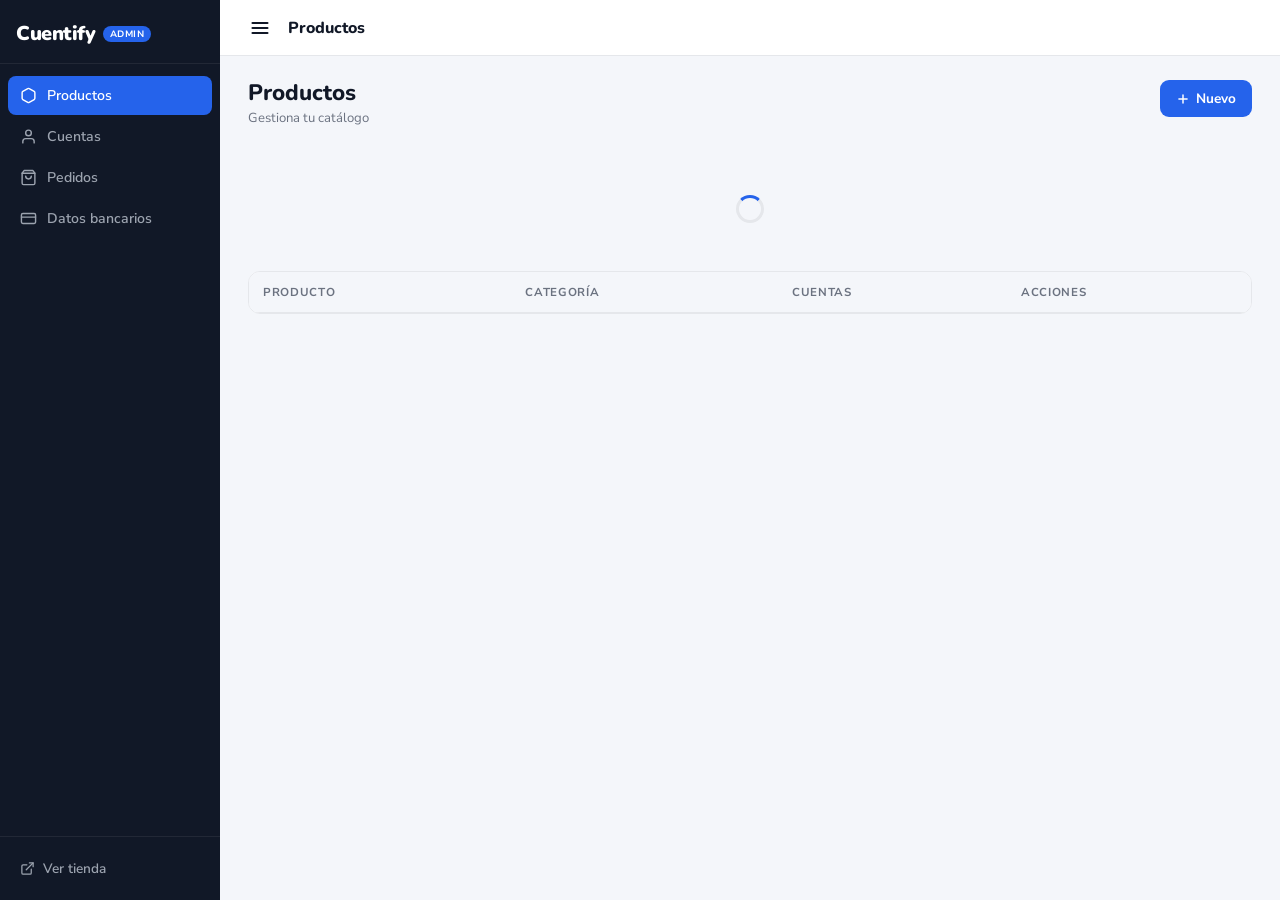
==== commit b02453f3: "Add files via upload" ====
--- a/admin/admin.html
+++ b/admin/admin.html
@@ -9,15 +9,13 @@
 </head>
 <body>
 
-  <!-- ══════════════════════════════
-       SIDEBAR
-  ══════════════════════════════ -->
+  <div class="sidebar-overlay" id="sidebarOverlay"></div>
+
   <aside class="sidebar" id="sidebar">
     <div class="sidebar-logo">
       <span class="sidebar-logo-text">Cuentify</span>
       <span class="sidebar-logo-badge">Admin</span>
     </div>
-
     <nav class="sidebar-nav">
       <a href="#" class="nav-item active" data-section="productos">
         <svg class="nav-icon" viewBox="0 0 24 24" fill="none" stroke="currentColor" stroke-width="2" stroke-linecap="round" stroke-linejoin="round"><path d="M21 16V8a2 2 0 0 0-1-1.73l-7-4a2 2 0 0 0-2 0l-7 4A2 2 0 0 0 3 8v8a2 2 0 0 0 1 1.73l7 4a2 2 0 0 0 2 0l7-4A2 2 0 0 0 21 16z"/></svg>
@@ -37,7 +35,6 @@
         <span>Datos bancarios</span>
       </a>
     </nav>
-
     <div class="sidebar-footer">
       <a href="../index.html" class="sidebar-view-store" target="_blank">
         <svg viewBox="0 0 24 24" fill="none" stroke="currentColor" stroke-width="2" stroke-linecap="round" stroke-linejoin="round"><path d="M18 13v6a2 2 0 0 1-2 2H5a2 2 0 0 1-2-2V8a2 2 0 0 1 2-2h6"/><polyline points="15 3 21 3 21 9"/><line x1="10" y1="14" x2="21" y2="3"/></svg>
@@ -46,216 +43,163 @@
     </div>
   </aside>
 
-  <!-- ══════════════════════════════
-       MAIN
-  ══════════════════════════════ -->
-  <main class="main" id="main">
-
-    <!-- TOP BAR -->
+  <div class="layout">
     <header class="topbar">
       <button class="topbar-menu-btn" id="sidebarToggle" aria-label="Menú">
         <svg viewBox="0 0 24 24" fill="none" stroke="currentColor" stroke-width="2.5" stroke-linecap="round"><line x1="3" y1="6" x2="21" y2="6"/><line x1="3" y1="12" x2="21" y2="12"/><line x1="3" y1="18" x2="21" y2="18"/></svg>
       </button>
-      <div class="topbar-title" id="topbarTitle">Productos</div>
+      <span class="topbar-title" id="topbarTitle">Productos</span>
     </header>
 
-    <!-- ══════ SECTION: PRODUCTOS ══════ -->
-    <section class="section active" id="section-productos">
-      <div class="section-header">
-        <div>
-          <h1 class="section-title">Productos</h1>
-          <span class="section-sub">Gestiona tu catálogo de servicios</span>
-        </div>
-        <button class="btn-primary" id="btnNewProduct">
-          <svg viewBox="0 0 24 24" fill="none" stroke="currentColor" stroke-width="2.5" stroke-linecap="round"><line x1="12" y1="5" x2="12" y2="19"/><line x1="5" y1="12" x2="19" y2="12"/></svg>
-          Nuevo producto
-        </button>
-      </div>
-
-      <div class="table-card">
-        <div class="table-loading" id="productsLoading"><div class="spinner"></div></div>
-        <table class="table" id="productsTable" style="display:none">
-          <thead>
-            <tr>
-              <th>Producto</th>
-              <th>Categoría</th>
-              <th>Cuentas</th>
-              <th>Acciones</th>
-            </tr>
-          </thead>
-          <tbody id="productsBody"></tbody>
-        </table>
+    <main class="main">
+
+      <!-- PRODUCTOS -->
+      <section class="section active" id="section-productos">
+        <div class="section-header">
+          <div>
+            <h1 class="section-title">Productos</h1>
+            <p class="section-sub">Gestiona tu catálogo</p>
+          </div>
+          <button class="btn-primary" id="btnNewProduct">
+            <svg viewBox="0 0 24 24" fill="none" stroke="currentColor" stroke-width="2.5" stroke-linecap="round"><line x1="12" y1="5" x2="12" y2="19"/><line x1="5" y1="12" x2="19" y2="12"/></svg>
+            Nuevo
+          </button>
+        </div>
+        <div class="loading-wrap" id="productsLoading"><div class="spinner"></div></div>
+        <div class="table-wrap" id="productsTableWrap" style="display:none">
+          <table class="table">
+            <thead><tr><th>Producto</th><th>Categoría</th><th>Cuentas</th><th>Acciones</th></tr></thead>
+            <tbody id="productsBody"></tbody>
+          </table>
+        </div>
+        <div class="cards-list" id="productsCards" style="display:none"></div>
         <div class="empty-state" id="productsEmpty" style="display:none">
           <svg viewBox="0 0 24 24" fill="none" stroke="currentColor" stroke-width="1.5"><path d="M21 16V8a2 2 0 0 0-1-1.73l-7-4a2 2 0 0 0-2 0l-7 4A2 2 0 0 0 3 8v8a2 2 0 0 0 1 1.73l7 4a2 2 0 0 0 2 0l7-4A2 2 0 0 0 21 16z"/></svg>
           <p>No hay productos aún</p>
           <button class="btn-primary" id="btnNewProductEmpty">Crear primer producto</button>
         </div>
-      </div>
-    </section>
-
-    <!-- ══════ SECTION: CUENTAS ══════ -->
-    <section class="section" id="section-cuentas">
-      <div class="section-header">
-        <div>
-          <h1 class="section-title">Cuentas</h1>
-          <span class="section-sub">Inventario de cuentas disponibles</span>
-        </div>
-        <button class="btn-primary" id="btnNewAccount">
-          <svg viewBox="0 0 24 24" fill="none" stroke="currentColor" stroke-width="2.5" stroke-linecap="round"><line x1="12" y1="5" x2="12" y2="19"/><line x1="5" y1="12" x2="19" y2="12"/></svg>
-          Nueva cuenta
-        </button>
-      </div>
-
-      <div class="filter-row">
-        <select class="filter-select" id="filterProduct">
-          <option value="">Todos los productos</option>
-        </select>
-        <select class="filter-select" id="filterStatus">
-          <option value="">Todos los estados</option>
-          <option value="true">Disponibles</option>
-          <option value="false">Vendidas</option>
-        </select>
-      </div>
-
-      <div class="table-card">
-        <div class="table-loading" id="accountsLoading"><div class="spinner"></div></div>
-        <table class="table" id="accountsTable" style="display:none">
-          <thead>
-            <tr>
-              <th>Producto</th>
-              <th>Descripción</th>
-              <th>Precio</th>
-              <th>Vence</th>
-              <th>Estado</th>
-              <th>Acciones</th>
-            </tr>
-          </thead>
-          <tbody id="accountsBody"></tbody>
-        </table>
+      </section>
+
+      <!-- CUENTAS -->
+      <section class="section" id="section-cuentas">
+        <div class="section-header">
+          <div>
+            <h1 class="section-title">Cuentas</h1>
+            <p class="section-sub">Inventario disponible</p>
+          </div>
+          <button class="btn-primary" id="btnNewAccount">
+            <svg viewBox="0 0 24 24" fill="none" stroke="currentColor" stroke-width="2.5" stroke-linecap="round"><line x1="12" y1="5" x2="12" y2="19"/><line x1="5" y1="12" x2="19" y2="12"/></svg>
+            Nueva
+          </button>
+        </div>
+        <div class="filter-row">
+          <select class="filter-select" id="filterProduct"><option value="">Todos los productos</option></select>
+          <select class="filter-select" id="filterStatus">
+            <option value="">Todos los estados</option>
+            <option value="true">Disponibles</option>
+            <option value="false">Vendidas</option>
+          </select>
+        </div>
+        <div class="loading-wrap" id="accountsLoading"><div class="spinner"></div></div>
+        <div class="table-wrap" id="accountsTableWrap" style="display:none">
+          <table class="table">
+            <thead><tr><th>Producto</th><th>Descripción</th><th>Precio</th><th>Vence</th><th>Estado</th><th>Acciones</th></tr></thead>
+            <tbody id="accountsBody"></tbody>
+          </table>
+        </div>
+        <div class="cards-list" id="accountsCards" style="display:none"></div>
         <div class="empty-state" id="accountsEmpty" style="display:none">
           <svg viewBox="0 0 24 24" fill="none" stroke="currentColor" stroke-width="1.5"><path d="M20 21v-2a4 4 0 0 0-4-4H8a4 4 0 0 0-4 4v2"/><circle cx="12" cy="7" r="4"/></svg>
           <p>No hay cuentas en este filtro</p>
         </div>
-      </div>
-    </section>
-
-    <!-- ══════ SECTION: PEDIDOS ══════ -->
-    <section class="section" id="section-pedidos">
-      <div class="section-header">
-        <div>
-          <h1 class="section-title">Pedidos</h1>
-          <span class="section-sub">Comprobantes de transferencia pendientes</span>
-        </div>
-      </div>
-
-      <div class="tabs-filter">
-        <button class="tab-filter active" data-status="pendiente">Pendientes</button>
-        <button class="tab-filter" data-status="aprobado">Aprobados</button>
-        <button class="tab-filter" data-status="rechazado">Rechazados</button>
-      </div>
-
-      <div class="table-card">
-        <div class="table-loading" id="ordersLoading"><div class="spinner"></div></div>
-        <table class="table" id="ordersTable" style="display:none">
-          <thead>
-            <tr>
-              <th>Fecha</th>
-              <th>Cliente</th>
-              <th>Producto</th>
-              <th>Monto</th>
-              <th>Comprobante</th>
-              <th>Estado</th>
-              <th>Acciones</th>
-            </tr>
-          </thead>
-          <tbody id="ordersBody"></tbody>
-        </table>
+      </section>
+
+      <!-- PEDIDOS -->
+      <section class="section" id="section-pedidos">
+        <div class="section-header">
+          <div>
+            <h1 class="section-title">Pedidos</h1>
+            <p class="section-sub">Comprobantes de transferencia</p>
+          </div>
+        </div>
+        <div class="tabs-filter">
+          <button class="tab-filter active" data-status="pendiente">Pendientes</button>
+          <button class="tab-filter" data-status="aprobado">Aprobados</button>
+          <button class="tab-filter" data-status="rechazado">Rechazados</button>
+        </div>
+        <div class="loading-wrap" id="ordersLoading"><div class="spinner"></div></div>
+        <div class="table-wrap" id="ordersTableWrap" style="display:none">
+          <table class="table">
+            <thead><tr><th>Fecha</th><th>Cliente</th><th>Producto</th><th>Monto</th><th>Comprobante</th><th>Estado</th><th>Acciones</th></tr></thead>
+            <tbody id="ordersBody"></tbody>
+          </table>
+        </div>
+        <div class="cards-list" id="ordersCards" style="display:none"></div>
         <div class="empty-state" id="ordersEmpty" style="display:none">
           <svg viewBox="0 0 24 24" fill="none" stroke="currentColor" stroke-width="1.5"><path d="M6 2L3 6v14a2 2 0 0 0 2 2h14a2 2 0 0 0 2-2V6l-3-4z"/><line x1="3" y1="6" x2="21" y2="6"/><path d="M16 10a4 4 0 0 1-8 0"/></svg>
-          <p>No hay pedidos en esta categoría</p>
-        </div>
-      </div>
-    </section>
-
-    <!-- ══════ SECTION: BANCO ══════ -->
-    <section class="section" id="section-banco">
-      <div class="section-header">
-        <div>
-          <h1 class="section-title">Datos bancarios</h1>
-          <span class="section-sub">Información que verá el cliente al pagar por transferencia</span>
-        </div>
-      </div>
-
-      <div class="bank-card">
-        <div class="bank-preview" id="bankPreview">
-          <div class="bank-preview-label">Vista previa del cliente</div>
-          <div class="bank-preview-body">
-            <div class="bank-preview-row">
-              <span class="bank-preview-key">Banco</span>
-              <span class="bank-preview-val" id="previewBanco">—</span>
-            </div>
-            <div class="bank-preview-row">
-              <span class="bank-preview-key">CLABE</span>
-              <span class="bank-preview-val mono" id="previewClabe">—</span>
-            </div>
-            <div class="bank-preview-row">
-              <span class="bank-preview-key">Titular</span>
-              <span class="bank-preview-val" id="previewTitular">—</span>
-            </div>
-            <div class="bank-preview-row" id="previewAliasRow" style="display:none">
-              <span class="bank-preview-key">Alias / CoDi</span>
-              <span class="bank-preview-val mono" id="previewAlias">—</span>
-            </div>
-          </div>
-        </div>
-
-        <form class="bank-form" id="bankForm">
-          <div class="form-group">
-            <label class="form-label">Banco *</label>
-            <input class="form-input" type="text" id="inputBanco" placeholder="Ej. BBVA, Banamex, HSBC..." required />
-          </div>
-          <div class="form-group">
-            <label class="form-label">CLABE interbancaria *</label>
-            <input class="form-input mono" type="text" id="inputClabe" placeholder="18 dígitos" maxlength="18" inputmode="numeric" required />
-            <span class="form-hint">La CLABE tiene exactamente 18 dígitos</span>
-          </div>
-          <div class="form-group">
-            <label class="form-label">Nombre del titular *</label>
-            <input class="form-input" type="text" id="inputTitular" placeholder="Nombre como aparece en la cuenta" required />
-          </div>
-          <div class="form-group">
-            <label class="form-label">Alias / CoDi <span class="form-optional">Opcional</span></label>
-            <input class="form-input mono" type="text" id="inputAlias" placeholder="Alias de la cuenta o número CoDi" />
-          </div>
-
-          <div class="bank-form-actions">
-            <button type="submit" class="btn-primary" id="btnSaveBank">
-              <svg viewBox="0 0 24 24" fill="none" stroke="currentColor" stroke-width="2.5" stroke-linecap="round"><path d="M19 21H5a2 2 0 0 1-2-2V5a2 2 0 0 1 2-2h11l5 5v11a2 2 0 0 1-2 2z"/><polyline points="17 21 17 13 7 13 7 21"/><polyline points="7 3 7 8 15 8"/></svg>
-              Guardar datos
-            </button>
-            <span class="save-status" id="saveStatus"></span>
-          </div>
-        </form>
-      </div>
-    </section>
-
-  </main>
-
-  <!-- ══════════════════════════════
-       MODAL: PRODUCTO
-  ══════════════════════════════ -->
+          <p>No hay pedidos aquí</p>
+        </div>
+      </section>
+
+      <!-- BANCO -->
+      <section class="section" id="section-banco">
+        <div class="section-header">
+          <div>
+            <h1 class="section-title">Datos bancarios</h1>
+            <p class="section-sub">Lo que verá el cliente al pagar</p>
+          </div>
+        </div>
+        <div class="bank-card">
+          <div class="bank-preview">
+            <div class="bank-preview-label">Vista previa del cliente</div>
+            <div class="bank-preview-row"><span class="bank-k">Banco</span><span class="bank-v" id="previewBanco">—</span></div>
+            <div class="bank-preview-row"><span class="bank-k">CLABE</span><span class="bank-v mono" id="previewClabe">—</span></div>
+            <div class="bank-preview-row"><span class="bank-k">Titular</span><span class="bank-v" id="previewTitular">—</span></div>
+            <div class="bank-preview-row" id="previewAliasRow" style="display:none"><span class="bank-k">Alias</span><span class="bank-v mono" id="previewAlias">—</span></div>
+          </div>
+          <form class="bank-form" id="bankForm">
+            <div class="form-group">
+              <label class="form-label">Banco *</label>
+              <input class="form-input" type="text" id="inputBanco" placeholder="Ej. BBVA, Banamex..." required />
+            </div>
+            <div class="form-group">
+              <label class="form-label">CLABE interbancaria *</label>
+              <input class="form-input mono" type="text" id="inputClabe" placeholder="18 dígitos" maxlength="18" inputmode="numeric" required />
+              <span class="form-hint">Exactamente 18 dígitos</span>
+            </div>
+            <div class="form-group">
+              <label class="form-label">Titular *</label>
+              <input class="form-input" type="text" id="inputTitular" placeholder="Nombre en la cuenta" required />
+            </div>
+            <div class="form-group">
+              <label class="form-label">Alias / CoDi <span class="form-optional">Opcional</span></label>
+              <input class="form-input mono" type="text" id="inputAlias" placeholder="Alias o número CoDi" />
+            </div>
+            <div class="bank-actions">
+              <button type="submit" class="btn-primary">
+                <svg viewBox="0 0 24 24" fill="none" stroke="currentColor" stroke-width="2.5" stroke-linecap="round"><path d="M19 21H5a2 2 0 0 1-2-2V5a2 2 0 0 1 2-2h11l5 5v11a2 2 0 0 1-2 2z"/><polyline points="17 21 17 13 7 13 7 21"/><polyline points="7 3 7 8 15 8"/></svg>
+                Guardar
+              </button>
+              <span class="save-status" id="saveStatus"></span>
+            </div>
+          </form>
+        </div>
+      </section>
+
+    </main>
+  </div>
+
+  <!-- MODAL PRODUCTO -->
   <div class="modal-overlay" id="productModalOverlay">
-    <div class="modal" id="productModal">
+    <div class="modal">
       <div class="modal-header">
         <h2 class="modal-title" id="productModalTitle">Nuevo producto</h2>
-        <button class="modal-close" id="productModalClose">
-          <svg viewBox="0 0 24 24" fill="none" stroke="currentColor" stroke-width="2.5" stroke-linecap="round"><line x1="18" y1="6" x2="6" y2="18"/><line x1="6" y1="6" x2="18" y2="18"/></svg>
-        </button>
-      </div>
-      <form id="productForm">
+        <button class="modal-close" id="productModalClose"><svg viewBox="0 0 24 24" fill="none" stroke="currentColor" stroke-width="2.5" stroke-linecap="round"><line x1="18" y1="6" x2="6" y2="18"/><line x1="6" y1="6" x2="18" y2="18"/></svg></button>
+      </div>
+      <form id="productForm" class="modal-body">
         <input type="hidden" id="productId" />
         <div class="form-group">
-          <label class="form-label">Nombre del producto *</label>
+          <label class="form-label">Nombre *</label>
           <input class="form-input" type="text" id="productName" placeholder="Ej. Netflix Premium" required />
         </div>
         <div class="form-group">
@@ -281,24 +225,18 @@
     </div>
   </div>
 
-  <!-- ══════════════════════════════
-       MODAL: CUENTA
-  ══════════════════════════════ -->
+  <!-- MODAL CUENTA -->
   <div class="modal-overlay" id="accountModalOverlay">
-    <div class="modal" id="accountModal">
+    <div class="modal">
       <div class="modal-header">
         <h2 class="modal-title" id="accountModalTitle">Nueva cuenta</h2>
-        <button class="modal-close" id="accountModalClose">
-          <svg viewBox="0 0 24 24" fill="none" stroke="currentColor" stroke-width="2.5" stroke-linecap="round"><line x1="18" y1="6" x2="6" y2="18"/><line x1="6" y1="6" x2="18" y2="18"/></svg>
-        </button>
-      </div>
-      <form id="accountForm">
+        <button class="modal-close" id="accountModalClose"><svg viewBox="0 0 24 24" fill="none" stroke="currentColor" stroke-width="2.5" stroke-linecap="round"><line x1="18" y1="6" x2="6" y2="18"/><line x1="6" y1="6" x2="18" y2="18"/></svg></button>
+      </div>
+      <form id="accountForm" class="modal-body">
         <input type="hidden" id="accountId" />
         <div class="form-group">
           <label class="form-label">Producto *</label>
-          <select class="form-input" id="accountProduct" required>
-            <option value="">Seleccionar...</option>
-          </select>
+          <select class="form-input" id="accountProduct" required><option value="">Seleccionar...</option></select>
         </div>
         <div class="form-group">
           <label class="form-label">Descripción</label>
@@ -306,22 +244,22 @@
         </div>
         <div class="form-group">
           <label class="form-label">Credenciales *</label>
-          <textarea class="form-input form-textarea" id="accountCredentials" placeholder="Email: ejemplo@mail.com&#10;Contraseña: abc123&#10;PIN: 1234" required></textarea>
-          <span class="form-hint">Estos datos se envían al comprador tras confirmar el pago</span>
+          <textarea class="form-input form-textarea" id="accountCredentials" placeholder="Email: ejemplo@mail.com&#10;Contraseña: abc123" required></textarea>
+          <span class="form-hint">Se entregan al comprador al aprobar el pedido</span>
         </div>
         <div class="form-row">
           <div class="form-group">
-            <label class="form-label">Precio (MXN) *</label>
+            <label class="form-label">Precio MXN *</label>
             <input class="form-input" type="number" id="accountPrice" placeholder="0.00" step="0.01" min="0" required />
           </div>
           <div class="form-group">
-            <label class="form-label">Fecha de expiración</label>
+            <label class="form-label">Expira</label>
             <input class="form-input" type="date" id="accountExpires" />
           </div>
         </div>
         <div class="form-group">
-          <label class="form-label">Tiempo de entrega (horas)</label>
-          <input class="form-input" type="number" id="accountDelivery" placeholder="12" value="12" min="1" />
+          <label class="form-label">Entrega (horas)</label>
+          <input class="form-input" type="number" id="accountDelivery" value="12" min="1" />
         </div>
         <div class="modal-actions">
           <button type="button" class="btn-secondary" id="accountModalCancel">Cancelar</button>
@@ -331,28 +269,21 @@
     </div>
   </div>
 
-  <!-- ══════════════════════════════
-       MODAL: VER COMPROBANTE
-  ══════════════════════════════ -->
+  <!-- MODAL COMPROBANTE -->
   <div class="modal-overlay" id="voucherModalOverlay">
-    <div class="modal modal--sm" id="voucherModal">
+    <div class="modal">
       <div class="modal-header">
-        <h2 class="modal-title">Comprobante de pago</h2>
-        <button class="modal-close" id="voucherModalClose">
-          <svg viewBox="0 0 24 24" fill="none" stroke="currentColor" stroke-width="2.5" stroke-linecap="round"><line x1="18" y1="6" x2="6" y2="18"/><line x1="6" y1="6" x2="18" y2="18"/></svg>
-        </button>
-      </div>
-      <div class="voucher-body">
+        <h2 class="modal-title">Comprobante</h2>
+        <button class="modal-close" id="voucherModalClose"><svg viewBox="0 0 24 24" fill="none" stroke="currentColor" stroke-width="2.5" stroke-linecap="round"><line x1="18" y1="6" x2="6" y2="18"/><line x1="6" y1="6" x2="18" y2="18"/></svg></button>
+      </div>
+      <div class="modal-body">
         <img class="voucher-img" id="voucherImg" src="" alt="Comprobante" />
-        <div class="voucher-info" id="voucherInfo"></div>
       </div>
       <div class="modal-actions" id="voucherActions"></div>
     </div>
   </div>
 
-  <!-- TOAST -->
   <div class="toast" id="toast"></div>
-
   <script src="https://cdn.jsdelivr.net/npm/@supabase/supabase-js@2"></script>
   <script src="admin.js"></script>
 </body>
--- a/admin/admin.css
+++ b/admin/admin.css
@@ -1,99 +1,125 @@
 /* ==============================
-   CUENTIFY – admin.css (nuevo)
-   Panel limpio — 4 secciones
+   CUENTIFY ADMIN — mobile-first
    ============================== */
 
 *, *::before, *::after {
   box-sizing: border-box;
   margin: 0;
   padding: 0;
+  font-family: inherit;
 }
 
 :root {
-  --blue:         #2563EB;
-  --blue-dark:    #1D4ED8;
-  --blue-light:   #3B82F6;
-  --blue-subtle:  #EFF6FF;
-  --white:        #ffffff;
-  --bg:           #F4F6FA;
-  --sidebar-bg:   #111827;
-  --sidebar-text: #9CA3AF;
-  --text-dark:    #111827;
-  --text-muted:   #6B7280;
-  --border:       #E5E7EB;
-  --green:        #16a34a;
-  --green-bg:     #F0FDF4;
-  --red:          #EF4444;
-  --red-bg:       #FEF2F2;
-  --orange:       #F97316;
-  --orange-bg:    #FFF7ED;
-  --font-logo:    'Nunito', sans-serif;
-  --font-body:    'Nunito Sans', sans-serif;
-  --sidebar-w:    220px;
-  --topbar-h:     60px;
-  --radius:       12px;
-}
-
-html { scroll-behavior: smooth; }
-
-body {
+  --blue:        #2563EB;
+  --blue-dark:   #1D4ED8;
+  --blue-subtle: #EFF6FF;
+  --white:       #ffffff;
+  --bg:          #F4F6FA;
+  --sidebar-bg:  #111827;
+  --sidebar-text:#9CA3AF;
+  --text:        #111827;
+  --muted:       #6B7280;
+  --border:      #E5E7EB;
+  --green:       #16a34a;
+  --green-bg:    #F0FDF4;
+  --red:         #EF4444;
+  --red-bg:      #FEF2F2;
+  --orange:      #F97316;
+  --orange-bg:   #FFF7ED;
+  --sidebar-w:   220px;
+  --topbar-h:    56px;
+  --radius:      12px;
+  --font-logo:   'Nunito', sans-serif;
+  --font-body:   'Nunito Sans', sans-serif;
+}
+
+html, body {
   font-family: var(--font-body);
   background: var(--bg);
-  color: var(--text-dark);
+  color: var(--text);
+  min-height: 100%;
+  /* Nunca overflow horizontal */
+  overflow-x: hidden;
+}
+
+/* ══════════════════════════════════
+   LAYOUT — mobile por defecto
+   En desktop: sidebar fijo + layout desplazado
+══════════════════════════════════ */
+
+.layout {
   min-height: 100vh;
   display: flex;
-}
+  flex-direction: column;
+}
+
+/* ══════════════════════════════════
+   SIDEBAR OVERLAY (solo móvil)
+══════════════════════════════════ */
+.sidebar-overlay {
+  display: none;
+  position: fixed;
+  inset: 0;
+  background: rgba(0,0,0,0.5);
+  z-index: 199;
+  /* Evitar que el overlay cause scroll */
+  touch-action: none;
+}
+.sidebar-overlay.visible { display: block; }
 
 /* ══════════════════════════════════
    SIDEBAR
 ══════════════════════════════════ */
-
 .sidebar {
+  position: fixed;
+  top: 0; left: 0;
   width: var(--sidebar-w);
+  height: 100%;
   background: var(--sidebar-bg);
-  height: 100vh;
-  position: fixed;
-  left: 0; top: 0;
   display: flex;
   flex-direction: column;
   z-index: 200;
-  transition: transform 0.3s cubic-bezier(0.4,0,0.2,1);
-}
+  /* Oculto fuera de pantalla en móvil */
+  transform: translateX(-100%);
+  transition: transform 0.28s ease;
+  /* No afecta al ancho del documento */
+  will-change: transform;
+}
+.sidebar.open { transform: translateX(0); }
 
 .sidebar-logo {
   display: flex;
   align-items: center;
-  gap: 10px;
-  padding: 22px 18px 18px;
+  gap: 8px;
+  padding: 20px 16px 16px;
   border-bottom: 1px solid rgba(255,255,255,0.07);
-}
-
+  flex-shrink: 0;
+}
 .sidebar-logo-text {
   font-family: var(--font-logo);
   font-weight: 900;
-  font-size: 1.3rem;
-  color: var(--white);
+  font-size: 1.25rem;
+  color: #fff;
   letter-spacing: -0.5px;
 }
-
 .sidebar-logo-badge {
-  font-family: var(--font-body);
-  font-size: 0.6rem;
+  font-size: 0.58rem;
   font-weight: 700;
   background: var(--blue);
-  color: var(--white);
+  color: #fff;
   padding: 2px 7px;
   border-radius: 50px;
+  text-transform: uppercase;
   letter-spacing: 0.05em;
-  text-transform: uppercase;
 }
 
 .sidebar-nav {
   flex: 1;
-  padding: 14px 10px;
+  padding: 12px 8px;
   display: flex;
   flex-direction: column;
   gap: 2px;
+  overflow-y: auto;
 }
 
 .nav-item {
@@ -101,18 +127,15 @@
   align-items: center;
   gap: 10px;
   padding: 10px 12px;
-  border-radius: 9px;
+  border-radius: 8px;
   font-weight: 600;
   font-size: 0.88rem;
   color: var(--sidebar-text);
   text-decoration: none;
   transition: background 0.15s, color 0.15s;
-  cursor: pointer;
-  position: relative;
-}
-.nav-item:hover { background: rgba(255,255,255,0.07); color: var(--white); }
-.nav-item.active { background: var(--blue); color: var(--white); }
-
+}
+.nav-item:hover  { background: rgba(255,255,255,0.07); color: #fff; }
+.nav-item.active { background: var(--blue); color: #fff; }
 .nav-icon { width: 17px; height: 17px; flex-shrink: 0; }
 
 .nav-badge {
@@ -131,16 +154,16 @@
 }
 
 .sidebar-footer {
-  padding: 14px 10px;
+  padding: 12px 8px;
   border-top: 1px solid rgba(255,255,255,0.07);
-}
-
+  flex-shrink: 0;
+}
 .sidebar-view-store {
   display: flex;
   align-items: center;
   gap: 8px;
   padding: 10px 12px;
-  border-radius: 9px;
+  border-radius: 8px;
   font-weight: 600;
   font-size: 0.85rem;
   color: var(--sidebar-text);
@@ -148,118 +171,113 @@
   transition: background 0.15s, color 0.15s;
 }
 .sidebar-view-store svg { width: 15px; height: 15px; }
-.sidebar-view-store:hover { background: rgba(255,255,255,0.07); color: var(--white); }
-
-/* ══════════════════════════════════
-   MAIN
-══════════════════════════════════ */
-
-.main {
-  margin-left: var(--sidebar-w);
-  flex: 1;
-  min-height: 100vh;
-  display: flex;
-  flex-direction: column;
-}
-
+.sidebar-view-store:hover { background: rgba(255,255,255,0.07); color: #fff; }
+
+/* ══════════════════════════════════
+   TOPBAR
+══════════════════════════════════ */
 .topbar {
   height: var(--topbar-h);
   background: var(--white);
   border-bottom: 1px solid var(--border);
   display: flex;
   align-items: center;
-  gap: 14px;
-  padding: 0 24px;
+  gap: 12px;
+  padding: 0 16px;
   position: sticky;
   top: 0;
   z-index: 100;
-}
-
+  flex-shrink: 0;
+}
 .topbar-menu-btn {
-  display: none;
   background: none;
   border: none;
   cursor: pointer;
-  padding: 4px;
-  color: var(--text-dark);
-}
-.topbar-menu-btn svg { width: 20px; height: 20px; }
-
+  padding: 6px;
+  color: var(--text);
+  border-radius: 6px;
+  display: flex;
+  align-items: center;
+  flex-shrink: 0;
+}
+.topbar-menu-btn svg { width: 20px; height: 20px; display: block; }
 .topbar-title {
   font-family: var(--font-logo);
   font-weight: 800;
-  font-size: 1.05rem;
-  color: var(--text-dark);
+  font-size: 1rem;
+  color: var(--text);
+}
+
+/* ══════════════════════════════════
+   MAIN
+══════════════════════════════════ */
+.main {
+  flex: 1;
+  width: 100%;
+  /* Contenido no desborda pantalla */
+  max-width: 100%;
+  overflow-x: hidden;
 }
 
 /* ══════════════════════════════════
    SECTIONS
 ══════════════════════════════════ */
-
-.section { display: none; padding: 28px 28px 48px; flex: 1; }
+.section { display: none; padding: 16px 16px 48px; }
 .section.active { display: block; }
 
 .section-header {
   display: flex;
   align-items: flex-start;
   justify-content: space-between;
-  gap: 16px;
-  margin-bottom: 24px;
-  flex-wrap: wrap;
-}
-
+  gap: 12px;
+  margin-bottom: 20px;
+}
 .section-title {
   font-family: var(--font-logo);
   font-weight: 800;
-  font-size: 1.5rem;
-  color: var(--text-dark);
+  font-size: 1.4rem;
+  color: var(--text);
   line-height: 1.2;
 }
-
 .section-sub {
-  font-size: 0.85rem;
-  color: var(--text-muted);
-  margin-top: 3px;
-  display: block;
-}
-
-/* ══════════════════════════════════
-   BUTTONS
-══════════════════════════════════ */
-
+  font-size: 0.82rem;
+  color: var(--muted);
+  margin-top: 2px;
+}
+
+/* ══════════════════════════════════
+   BOTONES
+══════════════════════════════════ */
 .btn-primary {
   display: inline-flex;
   align-items: center;
-  gap: 7px;
+  gap: 6px;
   background: var(--blue);
-  color: var(--white);
+  color: #fff;
   border: none;
   border-radius: 9px;
-  padding: 10px 18px;
-  font-family: var(--font-body);
-  font-weight: 700;
-  font-size: 0.88rem;
+  padding: 9px 16px;
+  font-weight: 700;
+  font-size: 0.85rem;
   cursor: pointer;
-  transition: background 0.15s, transform 0.1s;
-  text-decoration: none;
+  transition: background 0.15s;
   white-space: nowrap;
-}
-.btn-primary svg { width: 15px; height: 15px; }
+  flex-shrink: 0;
+}
+.btn-primary svg { width: 14px; height: 14px; }
 .btn-primary:hover { background: var(--blue-dark); }
-.btn-primary:active { transform: scale(0.98); }
 
 .btn-secondary {
   display: inline-flex;
   align-items: center;
-  gap: 7px;
+  gap: 6px;
   background: var(--bg);
-  color: var(--text-dark);
+  color: var(--text);
   border: 1px solid var(--border);
   border-radius: 9px;
-  padding: 10px 18px;
-  font-family: var(--font-body);
+  padding: 9px 16px;
   font-weight: 600;
-  font-size: 0.88rem;
+  font-size: 0.85rem;
   cursor: pointer;
   transition: background 0.15s;
 }
@@ -269,120 +287,70 @@
   background: none;
   border: none;
   padding: 6px;
-  border-radius: 7px;
+  border-radius: 6px;
   cursor: pointer;
-  color: var(--text-muted);
+  color: var(--muted);
+  display: inline-flex;
+  align-items: center;
   transition: background 0.15s, color 0.15s;
-  display: inline-flex;
-  align-items: center;
-}
-.btn-icon svg { width: 16px; height: 16px; }
-.btn-icon:hover { background: var(--bg); color: var(--text-dark); }
+  flex-shrink: 0;
+}
+.btn-icon svg { width: 16px; height: 16px; display: block; }
+.btn-icon:hover { background: var(--bg); color: var(--text); }
 .btn-icon.danger:hover { background: var(--red-bg); color: var(--red); }
 
 /* ══════════════════════════════════
-   FILTER ROW
-══════════════════════════════════ */
-
+   FILTROS
+══════════════════════════════════ */
 .filter-row {
   display: flex;
-  gap: 10px;
-  margin-bottom: 16px;
   flex-wrap: wrap;
-}
-
+  gap: 8px;
+  margin-bottom: 14px;
+}
 .filter-select {
-  font-family: var(--font-body);
+  flex: 1;
+  min-width: 140px;
   font-size: 0.85rem;
   font-weight: 600;
-  color: var(--text-dark);
-  background: var(--white);
-  border: 1px solid var(--border);
-  border-radius: 9px;
-  padding: 8px 12px;
-  cursor: pointer;
+  color: var(--text);
+  background: var(--white);
+  border: 1px solid var(--border);
+  border-radius: 8px;
+  padding: 8px 10px;
   outline: none;
-  transition: border-color 0.15s;
 }
 .filter-select:focus { border-color: var(--blue); }
 
 .tabs-filter {
   display: flex;
   gap: 6px;
-  margin-bottom: 16px;
-}
-
+  margin-bottom: 14px;
+  flex-wrap: wrap;
+}
 .tab-filter {
   background: var(--white);
   border: 1px solid var(--border);
   border-radius: 8px;
-  padding: 7px 16px;
-  font-family: var(--font-body);
+  padding: 7px 14px;
   font-weight: 600;
-  font-size: 0.85rem;
-  color: var(--text-muted);
+  font-size: 0.82rem;
+  color: var(--muted);
   cursor: pointer;
   transition: all 0.15s;
 }
-.tab-filter.active {
-  background: var(--blue);
-  border-color: var(--blue);
-  color: var(--white);
-}
-
-/* ══════════════════════════════════
-   TABLE
-══════════════════════════════════ */
-
-.table-card {
-  background: var(--white);
-  border-radius: var(--radius);
-  border: 1px solid var(--border);
-  overflow: hidden;
-}
-
-.table {
-  width: 100%;
-  border-collapse: collapse;
-}
-
-.table thead th {
-  font-size: 0.75rem;
-  font-weight: 700;
-  color: var(--text-muted);
-  text-transform: uppercase;
-  letter-spacing: 0.06em;
-  padding: 13px 16px;
-  text-align: left;
-  background: var(--bg);
-  border-bottom: 1px solid var(--border);
-}
-
-.table tbody td {
-  padding: 13px 16px;
-  font-size: 0.88rem;
-  color: var(--text-dark);
-  border-bottom: 1px solid var(--border);
-  vertical-align: middle;
-}
-
-.table tbody tr:last-child td { border-bottom: none; }
-.table tbody tr:hover td { background: #FAFBFF; }
-
-.table-loading {
-  display: flex;
-  align-items: center;
+.tab-filter.active { background: var(--blue); border-color: var(--blue); color: #fff; }
+
+/* ══════════════════════════════════
+   LOADING
+══════════════════════════════════ */
+.loading-wrap {
+  display: flex;
   justify-content: center;
-  padding: 48px;
-}
-
-/* ══════════════════════════════════
-   SPINNER
-══════════════════════════════════ */
-
+  padding: 48px 0;
+}
 .spinner {
-  width: 28px;
-  height: 28px;
+  width: 28px; height: 28px;
   border: 3px solid var(--border);
   border-top-color: var(--blue);
   border-radius: 50%;
@@ -393,28 +361,141 @@
 /* ══════════════════════════════════
    EMPTY STATE
 ══════════════════════════════════ */
-
 .empty-state {
   display: flex;
   flex-direction: column;
   align-items: center;
-  justify-content: center;
   gap: 12px;
-  padding: 56px 24px;
-  color: var(--text-muted);
+  padding: 48px 16px;
+  color: var(--muted);
+  text-align: center;
 }
 .empty-state svg { width: 40px; height: 40px; stroke: var(--border); }
 .empty-state p { font-size: 0.9rem; font-weight: 600; }
 
 /* ══════════════════════════════════
+   CARDS (móvil — siempre visible en móvil)
+══════════════════════════════════ */
+.cards-list {
+  display: flex;
+  flex-direction: column;
+  gap: 10px;
+}
+
+.data-card {
+  background: var(--white);
+  border: 1px solid var(--border);
+  border-radius: var(--radius);
+  padding: 14px;
+  /* Asegura que no desborde */
+  width: 100%;
+  overflow: hidden;
+}
+
+.data-card-header {
+  display: flex;
+  justify-content: space-between;
+  align-items: flex-start;
+  gap: 8px;
+  margin-bottom: 10px;
+}
+
+.data-card-title {
+  font-weight: 700;
+  font-size: 0.95rem;
+  color: var(--text);
+  display: flex;
+  align-items: center;
+  gap: 8px;
+  flex: 1;
+  min-width: 0; /* permite que el flex hijo se trunque */
+}
+
+.data-card-title span {
+  white-space: nowrap;
+  overflow: hidden;
+  text-overflow: ellipsis;
+}
+
+.data-card-actions {
+  display: flex;
+  gap: 2px;
+  flex-shrink: 0;
+}
+
+.data-card-fields {
+  display: grid;
+  grid-template-columns: 1fr 1fr;
+  gap: 8px 12px;
+}
+
+.data-card-field {
+  display: flex;
+  flex-direction: column;
+  gap: 2px;
+  min-width: 0;
+}
+
+.data-card-field-label {
+  font-size: 0.68rem;
+  font-weight: 700;
+  color: var(--muted);
+  text-transform: uppercase;
+  letter-spacing: 0.05em;
+}
+
+.data-card-field-value {
+  font-size: 0.85rem;
+  font-weight: 600;
+  color: var(--text);
+  /* Texto largo que se adapta */
+  word-break: break-word;
+}
+
+/* ══════════════════════════════════
+   TABLE (desktop only — se muestra con JS)
+══════════════════════════════════ */
+.table-wrap {
+  background: var(--white);
+  border: 1px solid var(--border);
+  border-radius: var(--radius);
+  overflow: hidden;
+}
+.table {
+  width: 100%;
+  border-collapse: collapse;
+}
+.table thead th {
+  font-size: 0.72rem;
+  font-weight: 700;
+  color: var(--muted);
+  text-transform: uppercase;
+  letter-spacing: 0.06em;
+  padding: 12px 14px;
+  text-align: left;
+  background: var(--bg);
+  border-bottom: 1px solid var(--border);
+  white-space: nowrap;
+}
+.table tbody td {
+  padding: 12px 14px;
+  font-size: 0.87rem;
+  color: var(--text);
+  border-bottom: 1px solid var(--border);
+  vertical-align: middle;
+  white-space: nowrap;
+}
+.table tbody tr:last-child td { border-bottom: none; }
+.table tbody tr:hover td { background: #FAFBFF; }
+
+/* ══════════════════════════════════
    BADGES
 ══════════════════════════════════ */
-
 .badge {
   display: inline-flex;
   align-items: center;
-  gap: 5px;
-  padding: 3px 10px;
+  gap: 4px;
+  padding: 3px 9px;
   border-radius: 50px;
   font-size: 0.75rem;
   font-weight: 700;
@@ -422,245 +503,183 @@
 .badge--green  { background: var(--green-bg);  color: var(--green); }
 .badge--red    { background: var(--red-bg);    color: var(--red); }
 .badge--orange { background: var(--orange-bg); color: var(--orange); }
-.badge--gray   { background: var(--bg); color: var(--text-muted); }
-
-.badge-dot {
-  width: 6px; height: 6px;
-  border-radius: 50%;
-  background: currentColor;
-}
-
-/* ══════════════════════════════════
-   PRODUCT THUMB (tabla)
-══════════════════════════════════ */
-
-.product-row-thumb {
-  width: 36px;
-  height: 36px;
-  border-radius: 8px;
+.badge-dot { width: 6px; height: 6px; border-radius: 50%; background: currentColor; }
+
+/* ══════════════════════════════════
+   PRODUCT THUMB
+══════════════════════════════════ */
+.product-thumb-sm {
+  width: 32px;
+  height: 32px;
+  border-radius: 7px;
   object-fit: cover;
+  border: 1px solid var(--border);
+  flex-shrink: 0;
+}
+.product-placeholder-sm {
+  width: 32px;
+  height: 32px;
+  border-radius: 7px;
   background: var(--bg);
   border: 1px solid var(--border);
-}
-
-.product-row-name {
-  display: flex;
-  align-items: center;
-  gap: 10px;
-}
-
-.product-row-placeholder {
-  width: 36px;
-  height: 36px;
-  border-radius: 8px;
-  background: var(--bg);
-  border: 1px solid var(--border);
   display: flex;
   align-items: center;
   justify-content: center;
-  font-size: 1rem;
-  flex-shrink: 0;
-}
+  font-size: 0.9rem;
+  flex-shrink: 0;
+}
+
+/* ══════════════════════════════════
+   BANCO
+══════════════════════════════════ */
+.bank-card {
+  background: var(--white);
+  border: 1px solid var(--border);
+  border-radius: var(--radius);
+  overflow: hidden;
+  max-width: 560px;
+}
+.bank-preview {
+  background: var(--blue-subtle);
+  border-bottom: 1px solid var(--border);
+  padding: 16px;
+}
+.bank-preview-label {
+  font-size: 0.7rem;
+  font-weight: 700;
+  color: var(--blue);
+  text-transform: uppercase;
+  letter-spacing: 0.06em;
+  margin-bottom: 10px;
+}
+.bank-preview-row {
+  display: flex;
+  gap: 8px;
+  align-items: baseline;
+  margin-bottom: 6px;
+}
+.bank-k {
+  font-size: 0.75rem;
+  font-weight: 700;
+  color: var(--muted);
+  width: 64px;
+  flex-shrink: 0;
+}
+.bank-v {
+  font-size: 0.88rem;
+  font-weight: 600;
+  color: var(--text);
+  word-break: break-all;
+}
+.bank-form { padding: 16px; }
+.bank-actions {
+  display: flex;
+  align-items: center;
+  gap: 12px;
+  margin-top: 8px;
+}
+.save-status { font-size: 0.82rem; font-weight: 600; color: var(--green); }
+
+/* ══════════════════════════════════
+   FORM
+══════════════════════════════════ */
+.form-group {
+  display: flex;
+  flex-direction: column;
+  gap: 5px;
+  margin-bottom: 14px;
+}
+.form-row {
+  display: grid;
+  grid-template-columns: 1fr 1fr;
+  gap: 0 12px;
+}
+.form-label {
+  font-size: 0.8rem;
+  font-weight: 700;
+  color: var(--text);
+}
+.form-optional { font-weight: 400; color: var(--muted); font-size: 0.76rem; }
+.form-hint { font-size: 0.73rem; color: var(--muted); }
+.form-input {
+  width: 100%;
+  font-size: 0.88rem;
+  color: var(--text);
+  background: var(--white);
+  border: 1.5px solid var(--border);
+  border-radius: 9px;
+  padding: 10px 12px;
+  outline: none;
+  transition: border-color 0.15s;
+  /* Evitar que inputs desborden */
+  max-width: 100%;
+}
+.form-input:focus { border-color: var(--blue); }
+.form-input::placeholder { color: #CBD5E1; }
+.form-textarea { resize: vertical; min-height: 80px; line-height: 1.5; }
+.mono { font-family: 'Courier New', monospace; }
 
 /* ══════════════════════════════════
    MODAL
 ══════════════════════════════════ */
-
 .modal-overlay {
   position: fixed;
   inset: 0;
   background: rgba(0,0,0,0.45);
   z-index: 500;
   display: none;
-  align-items: center;
+  align-items: flex-end; /* Desde abajo en móvil */
   justify-content: center;
-  padding: 16px;
+  padding: 0;
 }
 .modal-overlay.open { display: flex; }
 
 .modal {
   background: var(--white);
-  border-radius: 16px;
   width: 100%;
-  max-width: 480px;
-  max-height: 90vh;
+  max-height: 92vh;
   overflow-y: auto;
-  box-shadow: 0 20px 60px rgba(0,0,0,0.18);
-}
-
-.modal--sm { max-width: 400px; }
+  border-radius: 16px 16px 0 0; /* Sheet en móvil */
+  box-shadow: 0 -4px 24px rgba(0,0,0,0.12);
+}
 
 .modal-header {
   display: flex;
   align-items: center;
   justify-content: space-between;
-  padding: 20px 22px 0;
-}
-
+  padding: 18px 18px 0;
+  position: sticky;
+  top: 0;
+  background: var(--white);
+  z-index: 1;
+}
 .modal-title {
   font-family: var(--font-logo);
   font-weight: 800;
-  font-size: 1.1rem;
-  color: var(--text-dark);
-}
-
+  font-size: 1.05rem;
+  color: var(--text);
+}
 .modal-close {
   background: none;
   border: none;
   cursor: pointer;
   padding: 4px;
-  color: var(--text-muted);
+  color: var(--muted);
   border-radius: 6px;
   display: flex;
   align-items: center;
-  transition: background 0.15s;
 }
 .modal-close svg { width: 18px; height: 18px; }
-.modal-close:hover { background: var(--bg); color: var(--text-dark); }
+
+.modal-body { padding: 16px 18px 0; }
 
 .modal-actions {
   display: flex;
   justify-content: flex-end;
-  gap: 10px;
-  padding: 8px 22px 22px;
-}
-
-/* ══════════════════════════════════
-   FORM
-══════════════════════════════════ */
-
-.form-group {
-  display: flex;
-  flex-direction: column;
-  gap: 5px;
-  padding: 10px 22px 0;
-}
-
-.form-row {
-  display: grid;
-  grid-template-columns: 1fr 1fr;
-  gap: 0 12px;
-}
-
-.form-label {
-  font-size: 0.82rem;
-  font-weight: 700;
-  color: var(--text-dark);
-}
-
-.form-optional {
-  font-weight: 400;
-  color: var(--text-muted);
-  font-size: 0.78rem;
-}
-
-.form-hint {
-  font-size: 0.75rem;
-  color: var(--text-muted);
-}
-
-.form-input {
-  font-family: var(--font-body);
-  font-size: 0.88rem;
-  color: var(--text-dark);
-  background: var(--white);
-  border: 1.5px solid var(--border);
-  border-radius: 9px;
-  padding: 10px 13px;
-  outline: none;
-  transition: border-color 0.15s;
-  width: 100%;
-}
-.form-input:focus { border-color: var(--blue); }
-.form-input::placeholder { color: #CBD5E1; }
-
-.form-textarea {
-  resize: vertical;
-  min-height: 90px;
-  line-height: 1.5;
-}
-
-.mono { font-family: 'Courier New', monospace; letter-spacing: 0.03em; }
-
-/* ══════════════════════════════════
-   BANCO CARD
-══════════════════════════════════ */
-
-.bank-card {
-  background: var(--white);
-  border-radius: var(--radius);
-  border: 1px solid var(--border);
-  overflow: hidden;
-  max-width: 620px;
-}
-
-.bank-preview {
-  background: var(--blue-subtle);
-  border-bottom: 1px solid var(--border);
-  padding: 18px 22px;
-}
-
-.bank-preview-label {
-  font-size: 0.72rem;
-  font-weight: 700;
-  color: var(--blue);
-  text-transform: uppercase;
-  letter-spacing: 0.06em;
-  margin-bottom: 12px;
-}
-
-.bank-preview-body {
-  display: flex;
-  flex-direction: column;
   gap: 8px;
-}
-
-.bank-preview-row {
-  display: flex;
-  align-items: center;
-  gap: 10px;
-}
-
-.bank-preview-key {
-  font-size: 0.78rem;
-  font-weight: 700;
-  color: var(--text-muted);
-  width: 80px;
-  flex-shrink: 0;
-}
-
-.bank-preview-val {
-  font-size: 0.9rem;
-  font-weight: 600;
-  color: var(--text-dark);
-}
-
-.bank-form {
-  padding-bottom: 6px;
-}
-
-.bank-form-actions {
-  padding: 16px 22px 22px;
-  display: flex;
-  align-items: center;
-  gap: 14px;
-}
-
-.save-status {
-  font-size: 0.82rem;
-  font-weight: 600;
-  color: var(--green);
-}
-
-/* ══════════════════════════════════
-   VOUCHER MODAL
-══════════════════════════════════ */
-
-.voucher-body {
-  padding: 16px 22px;
-  display: flex;
-  flex-direction: column;
-  gap: 14px;
+  padding: 14px 18px 20px;
+  /* En móvil botones full width */
+  flex-wrap: wrap;
 }
 
 .voucher-img {
@@ -668,80 +687,71 @@
   border-radius: 10px;
   border: 1px solid var(--border);
   object-fit: contain;
-  max-height: 260px;
-}
-
-.voucher-info {
-  display: flex;
-  flex-direction: column;
-  gap: 6px;
-  font-size: 0.85rem;
-}
-
-.voucher-row {
-  display: flex;
-  gap: 8px;
-}
-.voucher-row span:first-child {
-  font-weight: 700;
-  color: var(--text-muted);
-  width: 90px;
-  flex-shrink: 0;
+  max-height: 50vh;
+  display: block;
+  margin-bottom: 12px;
 }
 
 /* ══════════════════════════════════
    TOAST
 ══════════════════════════════════ */
-
 .toast {
   position: fixed;
   bottom: 24px;
   left: 50%;
   transform: translateX(-50%) translateY(80px);
-  background: var(--text-dark);
-  color: var(--white);
-  padding: 12px 22px;
+  background: var(--text);
+  color: #fff;
+  padding: 11px 20px;
   border-radius: 50px;
-  font-size: 0.88rem;
+  font-size: 0.86rem;
   font-weight: 600;
   z-index: 9999;
   opacity: 0;
   transition: transform 0.3s cubic-bezier(0.34,1.56,0.64,1), opacity 0.3s;
   pointer-events: none;
   white-space: nowrap;
-}
-.toast.show {
-  opacity: 1;
-  transform: translateX(-50%) translateY(0);
-}
+  max-width: calc(100vw - 32px);
+  text-align: center;
+}
+.toast.show { opacity: 1; transform: translateX(-50%) translateY(0); }
 .toast.success { background: var(--green); }
 .toast.error   { background: var(--red); }
 
 /* ══════════════════════════════════
-   RESPONSIVE
-══════════════════════════════════ */
-
-@media (max-width: 768px) {
+   DESKTOP (≥ 769px)
+   Solo aquí el sidebar es fijo y visible
+══════════════════════════════════ */
+@media (min-width: 769px) {
+  /* Sidebar siempre visible, sin transform */
   .sidebar {
-    transform: translateX(-100%);
-  }
-  .sidebar.open {
     transform: translateX(0);
   }
-  .main {
-    margin-left: 0;
+  .sidebar-overlay { display: none !important; }
+
+  /* Layout empuja el contenido */
+  .layout {
+    margin-left: var(--sidebar-w);
   }
-  .topbar-menu-btn {
-    display: flex;
+
+  .topbar { padding: 0 24px; }
+  .section { padding: 24px 28px 48px; }
+
+  /* En desktop: modal centrado, no sheet */
+  .modal-overlay {
+    align-items: center;
+    padding: 16px;
   }
-  .section {
-    padding: 20px 16px 40px;
+  .modal {
+    max-width: 480px;
+    border-radius: 16px;
+    box-shadow: 0 20px 60px rgba(0,0,0,0.18);
   }
-  .form-row {
-    grid-template-columns: 1fr;
-  }
-  .section-header {
-    flex-direction: column;
-    align-items: flex-start;
-  }
-}
+
+  /* Form row en 2 columnas */
+  .form-row { grid-template-columns: 1fr 1fr; }
+
+  /* Tabla disponible en desktop */
+  .table-wrap { display: block !important; }
+  .cards-list { display: none !important; }
+}
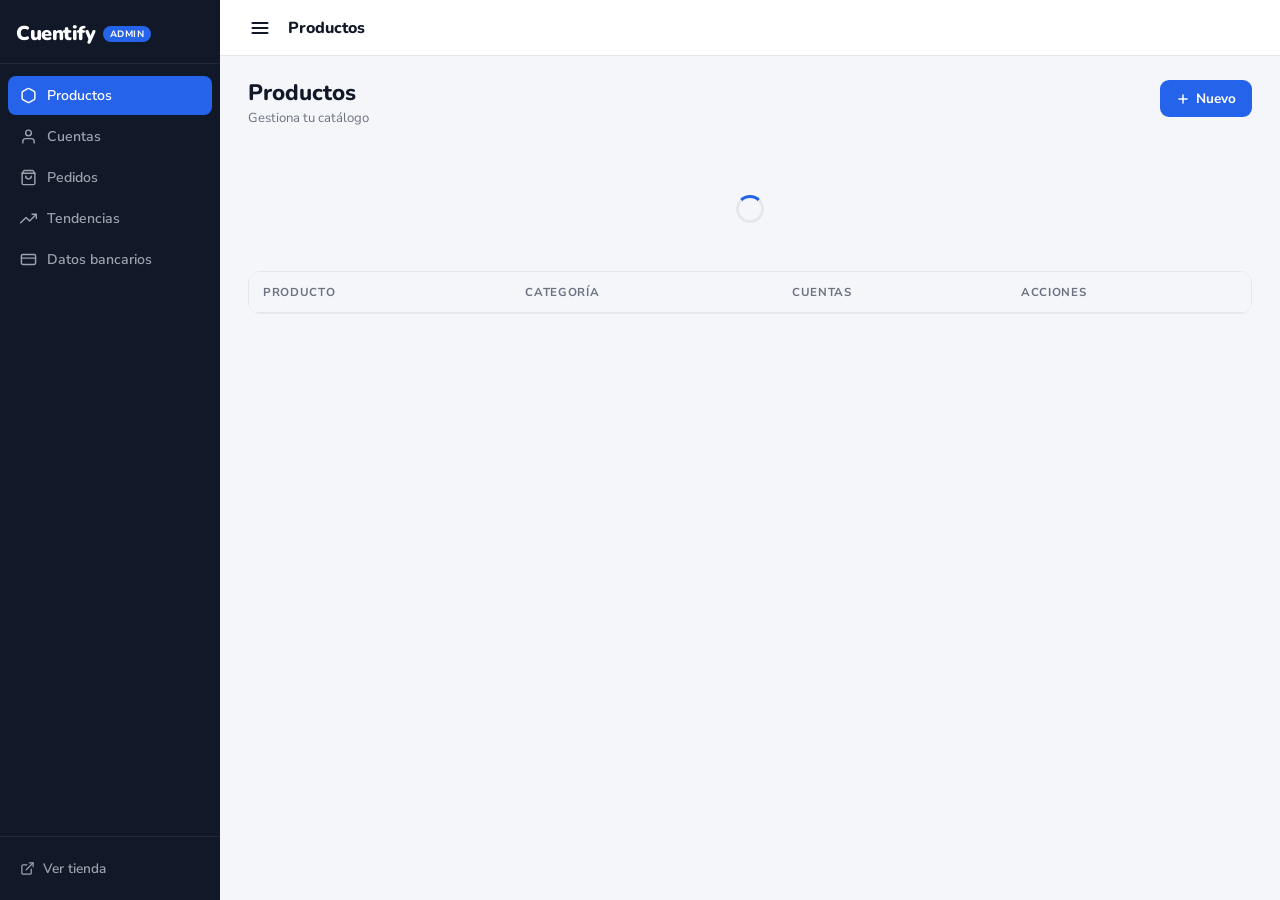
==== commit 9859bdcd: "Add files via upload" ====
--- a/admin/admin.html
+++ b/admin/admin.html
@@ -30,6 +30,10 @@
         <span>Pedidos</span>
         <span class="nav-badge" id="pendingBadge" style="display:none">0</span>
       </a>
+      <a href="#" class="nav-item" data-section="tendencias">
+        <svg class="nav-icon" viewBox="0 0 24 24" fill="none" stroke="currentColor" stroke-width="2" stroke-linecap="round" stroke-linejoin="round"><polyline points="23 6 13.5 15.5 8.5 10.5 1 18"/><polyline points="17 6 23 6 23 12"/></svg>
+        <span>Tendencias</span>
+      </a>
       <a href="#" class="nav-item" data-section="banco">
         <svg class="nav-icon" viewBox="0 0 24 24" fill="none" stroke="currentColor" stroke-width="2" stroke-linecap="round" stroke-linejoin="round"><rect x="2" y="5" width="20" height="14" rx="2"/><line x1="2" y1="10" x2="22" y2="10"/></svg>
         <span>Datos bancarios</span>
@@ -138,6 +142,33 @@
         <div class="empty-state" id="ordersEmpty" style="display:none">
           <svg viewBox="0 0 24 24" fill="none" stroke="currentColor" stroke-width="1.5"><path d="M6 2L3 6v14a2 2 0 0 0 2 2h14a2 2 0 0 0 2-2V6l-3-4z"/><line x1="3" y1="6" x2="21" y2="6"/><path d="M16 10a4 4 0 0 1-8 0"/></svg>
           <p>No hay pedidos aquí</p>
+        </div>
+      </section>
+
+      <!-- TENDENCIAS -->
+      <section class="section" id="section-tendencias">
+        <div class="section-header">
+          <div>
+            <h1 class="section-title">Tendencias</h1>
+            <p class="section-sub">Banners destacados en la tienda</p>
+          </div>
+          <button class="btn-primary" id="btnNewTrend">
+            <svg viewBox="0 0 24 24" fill="none" stroke="currentColor" stroke-width="2.5" stroke-linecap="round"><line x1="12" y1="5" x2="12" y2="19"/><line x1="5" y1="12" x2="19" y2="12"/></svg>
+            Nueva
+          </button>
+        </div>
+        <div class="loading-wrap" id="trendsLoading"><div class="spinner"></div></div>
+        <div class="table-wrap" id="trendsTableWrap" style="display:none">
+          <table class="table">
+            <thead><tr><th>Vista previa</th><th>Nombre</th><th>Etiqueta</th><th>Orden</th><th>Estado</th><th>Acciones</th></tr></thead>
+            <tbody id="trendsBody"></tbody>
+          </table>
+        </div>
+        <div class="cards-list" id="trendsCards" style="display:none"></div>
+        <div class="empty-state" id="trendsEmpty" style="display:none">
+          <svg viewBox="0 0 24 24" fill="none" stroke="currentColor" stroke-width="1.5"><polyline points="23 6 13.5 15.5 8.5 10.5 1 18"/><polyline points="17 6 23 6 23 12"/></svg>
+          <p>No hay tendencias aún</p>
+          <button class="btn-primary" id="btnNewTrendEmpty">Crear primera tendencia</button>
         </div>
       </section>
 
@@ -283,6 +314,66 @@
     </div>
   </div>
 
+  <!-- MODAL TENDENCIA -->
+  <div class="modal-overlay" id="trendModalOverlay">
+    <div class="modal">
+      <div class="modal-header">
+        <h2 class="modal-title" id="trendModalTitle">Nueva tendencia</h2>
+        <button class="modal-close" id="trendModalClose"><svg viewBox="0 0 24 24" fill="none" stroke="currentColor" stroke-width="2.5" stroke-linecap="round"><line x1="18" y1="6" x2="6" y2="18"/><line x1="6" y1="6" x2="18" y2="18"/></svg></button>
+      </div>
+      <form id="trendForm" class="modal-body">
+        <input type="hidden" id="trendId" />
+        <div class="form-group">
+          <label class="form-label">Nombre * <span class="form-hint" style="display:inline">(texto grande del banner)</span></label>
+          <input class="form-input" type="text" id="trendName" placeholder="Ej. Netflix, Spotify..." required />
+        </div>
+        <div class="form-group">
+          <label class="form-label">Etiqueta <span class="form-optional">Opcional</span></label>
+          <input class="form-input" type="text" id="trendLabel" placeholder="Ej. Oferta, Nuevo, Popular..." />
+        </div>
+        <div class="form-group">
+          <label class="form-label">Imagen de fondo (URL) <span class="form-optional">Opcional</span></label>
+          <input class="form-input" type="url" id="trendImage" placeholder="https://..." />
+          <span class="form-hint">Recomendado: imagen apaisada (landscape). Si no hay imagen, se usará el color.</span>
+        </div>
+        <div class="form-group">
+          <label class="form-label">Color de fondo <span class="form-optional">Si no hay imagen</span></label>
+          <div style="display:flex;gap:8px;align-items:center;">
+            <input class="form-input" type="color" id="trendColor" value="#1e293b" style="width:50px;height:38px;padding:2px;cursor:pointer;" />
+            <input class="form-input" type="text" id="trendColorText" placeholder="#1e293b" style="flex:1;" maxlength="7" />
+          </div>
+        </div>
+        <div class="form-row">
+          <div class="form-group">
+            <label class="form-label">Orden</label>
+            <input class="form-input" type="number" id="trendOrder" value="0" min="0" />
+          </div>
+          <div class="form-group">
+            <label class="form-label">Ir a categoría <span class="form-optional">Opcional</span></label>
+            <select class="form-input" id="trendLinkTab">
+              <option value="">Sin enlace</option>
+              <option value="streaming">Streaming</option>
+              <option value="musica">Música</option>
+              <option value="gaming">Gaming</option>
+              <option value="software">Software</option>
+              <option value="internet">Internet</option>
+            </select>
+          </div>
+        </div>
+        <div class="form-group">
+          <label class="form-label" style="display:flex;align-items:center;gap:8px;cursor:pointer;">
+            <input type="checkbox" id="trendActive" checked style="width:16px;height:16px;accent-color:#2563EB;" />
+            Visible en la tienda
+          </label>
+        </div>
+        <div class="modal-actions">
+          <button type="button" class="btn-secondary" id="trendModalCancel">Cancelar</button>
+          <button type="submit" class="btn-primary">Guardar</button>
+        </div>
+      </form>
+    </div>
+  </div>
+
   <div class="toast" id="toast"></div>
   <script src="https://cdn.jsdelivr.net/npm/@supabase/supabase-js@2"></script>
   <script src="admin.js"></script>
--- a/admin/admin.css
+++ b/admin/admin.css
@@ -755,3 +755,179 @@
   .table-wrap { display: block !important; }
   .cards-list { display: none !important; }
 }
+
+/* ══════════════════════════════════
+   PEDIDOS — comprobante thumbnail
+══════════════════════════════════ */
+
+.voucher-thumb-btn {
+  position: relative;
+  display: inline-block;
+  width: 48px;
+  height: 48px;
+  border-radius: 8px;
+  overflow: hidden;
+  border: 1.5px solid #E5E7EB;
+  cursor: pointer;
+  background: #F3F4F6;
+  padding: 0;
+  flex-shrink: 0;
+  transition: border-color 0.15s;
+}
+.voucher-thumb-btn:hover { border-color: var(--blue); }
+
+.voucher-thumb {
+  width: 100%;
+  height: 100%;
+  object-fit: cover;
+  display: block;
+}
+
+.voucher-thumb-overlay {
+  position: absolute;
+  inset: 0;
+  background: rgba(0,0,0,0.45);
+  display: flex;
+  flex-direction: column;
+  align-items: center;
+  justify-content: center;
+  gap: 2px;
+  color: #fff;
+  font-size: 0.6rem;
+  font-weight: 700;
+  opacity: 0;
+  transition: opacity 0.15s;
+}
+.voucher-thumb-btn:hover .voucher-thumb-overlay { opacity: 1; }
+
+.voucher-empty {
+  font-size: 0.75rem;
+  color: var(--muted);
+}
+
+/* ── Botones Aprobar / Rechazar ── */
+
+.btn-approve,
+.btn-reject {
+  display: inline-flex;
+  align-items: center;
+  gap: 5px;
+  padding: 7px 12px;
+  border: none;
+  border-radius: 8px;
+  font-family: var(--font-body);
+  font-weight: 700;
+  font-size: 0.8rem;
+  cursor: pointer;
+  transition: background 0.15s, transform 0.1s;
+  white-space: nowrap;
+}
+.btn-approve:active, .btn-reject:active { transform: scale(0.96); }
+
+.btn-approve {
+  background: #DCFCE7;
+  color: #15803D;
+}
+.btn-approve:hover { background: #BBF7D0; }
+
+.btn-reject {
+  background: #FEE2E2;
+  color: #B91C1C;
+}
+.btn-reject:hover { background: #FECACA; }
+
+.order-action-row {
+  display: flex;
+  gap: 6px;
+  align-items: center;
+}
+
+/* ── Cards de pedido en móvil ── */
+
+.order-card-top {
+  display: flex;
+  gap: 12px;
+  align-items: flex-start;
+  margin-bottom: 12px;
+}
+
+.order-card-info {
+  flex: 1;
+  min-width: 0;
+  display: flex;
+  flex-direction: column;
+  gap: 3px;
+}
+
+.order-card-product {
+  font-weight: 700;
+  font-size: 0.92rem;
+  color: var(--text);
+  white-space: nowrap;
+  overflow: hidden;
+  text-overflow: ellipsis;
+}
+
+.order-card-amount {
+  font-family: var(--font-logo);
+  font-weight: 900;
+  font-size: 1rem;
+  color: var(--blue);
+}
+.order-card-amount span {
+  font-size: 0.7rem;
+  font-weight: 700;
+  color: var(--muted);
+  font-family: var(--font-body);
+}
+
+.order-card-date {
+  font-size: 0.75rem;
+  color: var(--muted);
+  font-weight: 600;
+  margin-bottom: 4px;
+}
+
+.order-card-actions {
+  display: flex;
+  gap: 8px;
+  padding-top: 10px;
+  border-top: 1.5px solid #F3F4F6;
+}
+.order-card-actions .btn-approve,
+.order-card-actions .btn-reject {
+  flex: 1;
+  justify-content: center;
+  padding: 10px;
+}
+
+/* Comprobante grande en modal */
+.voucher-img {
+  width: 100%;
+  max-height: 70vh;
+  object-fit: contain;
+  border-radius: 8px;
+  display: block;
+}
+
+/* ══════════════════════════════════
+   TENDENCIAS — admin
+══════════════════════════════════ */
+
+/* Vista previa del banner en la tabla desktop */
+.trend-preview-banner {
+  width: 90px;
+  height: 42px;
+  border-radius: 7px;
+  object-fit: cover;
+  border: 1px solid #e5e7eb;
+  display: block;
+}
+
+/* Color swatch fallback */
+.trend-preview-color {
+  width: 90px;
+  height: 42px;
+  border-radius: 7px;
+  border: 1px solid #e5e7eb;
+}
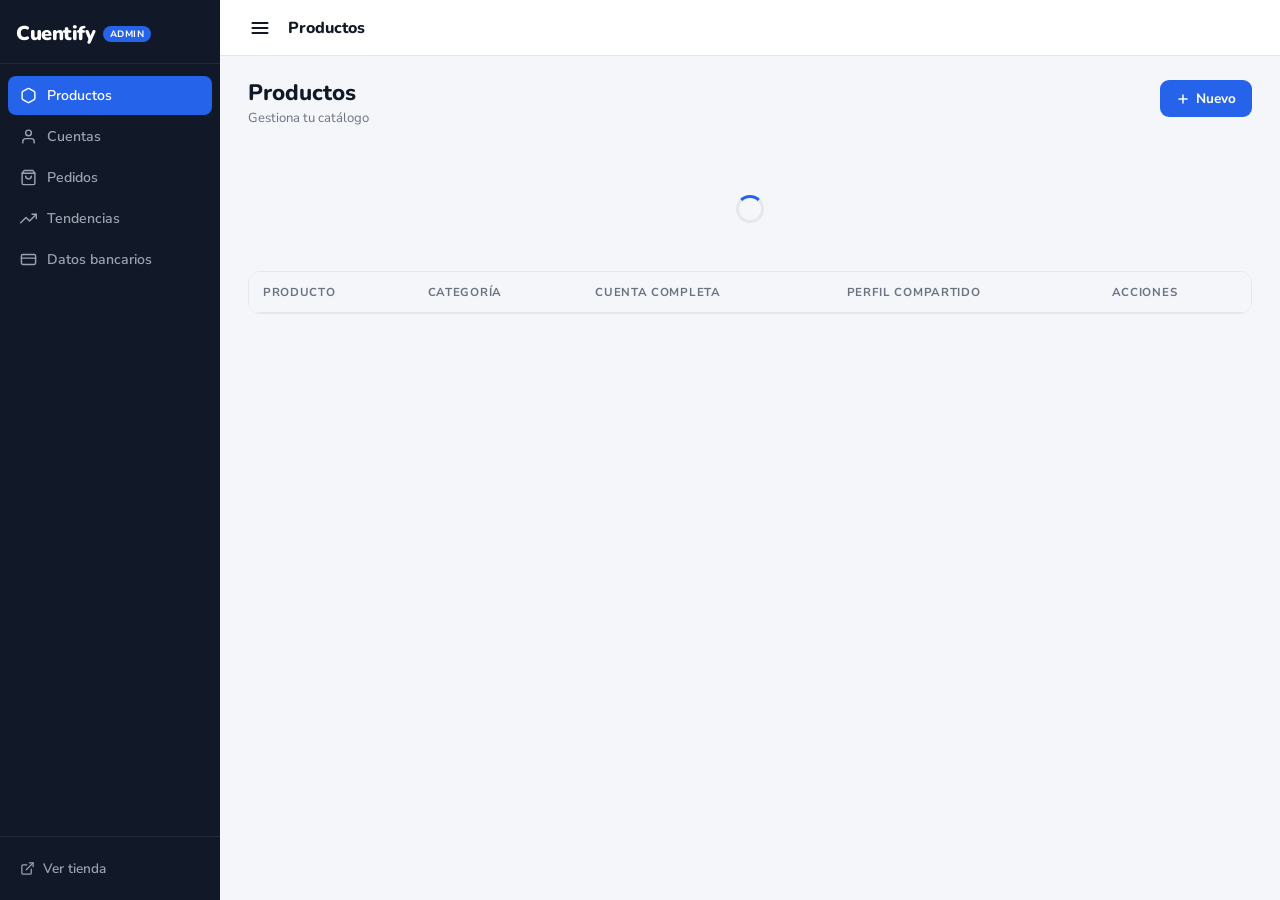
==== commit b923eda7: "Add files via upload" ====
--- a/admin/admin.html
+++ b/admin/admin.html
@@ -72,7 +72,7 @@
         <div class="loading-wrap" id="productsLoading"><div class="spinner"></div></div>
         <div class="table-wrap" id="productsTableWrap" style="display:none">
           <table class="table">
-            <thead><tr><th>Producto</th><th>Categoría</th><th>Cuentas</th><th>Acciones</th></tr></thead>
+            <thead><tr><th>Producto</th><th>Categoría</th><th>Cuenta completa</th><th>Perfil compartido</th><th>Acciones</th></tr></thead>
             <tbody id="productsBody"></tbody>
           </table>
         </div>
@@ -123,18 +123,17 @@
         <div class="section-header">
           <div>
             <h1 class="section-title">Pedidos</h1>
-            <p class="section-sub">Comprobantes de transferencia</p>
+            <p class="section-sub">Gestiona entregas de credenciales</p>
           </div>
         </div>
         <div class="tabs-filter">
-          <button class="tab-filter active" data-status="pendiente">Pendientes</button>
-          <button class="tab-filter" data-status="aprobado">Aprobados</button>
-          <button class="tab-filter" data-status="rechazado">Rechazados</button>
+          <button class="tab-filter active" data-status="pending">Pendientes</button>
+          <button class="tab-filter" data-status="delivered">Entregados</button>
         </div>
         <div class="loading-wrap" id="ordersLoading"><div class="spinner"></div></div>
         <div class="table-wrap" id="ordersTableWrap" style="display:none">
           <table class="table">
-            <thead><tr><th>Fecha</th><th>Cliente</th><th>Producto</th><th>Monto</th><th>Comprobante</th><th>Estado</th><th>Acciones</th></tr></thead>
+            <thead><tr><th>Fecha</th><th>Cliente</th><th>Producto</th><th>Tipo</th><th>Monto</th><th>Estado</th><th>Acciones</th></tr></thead>
             <tbody id="ordersBody"></tbody>
           </table>
         </div>
@@ -248,6 +247,16 @@
           <label class="form-label">URL de imagen <span class="form-optional">Opcional</span></label>
           <input class="form-input" type="url" id="productImage" placeholder="https://..." />
         </div>
+        <div class="form-row">
+          <div class="form-group">
+            <label class="form-label">Precio cuenta completa <span class="form-optional">MXN</span></label>
+            <input class="form-input" type="number" id="productPriceFull" placeholder="0.00" min="0" step="0.01" />
+          </div>
+          <div class="form-group">
+            <label class="form-label">Precio perfil compartido <span class="form-optional">MXN</span></label>
+            <input class="form-input" type="number" id="productPriceShared" placeholder="0.00" min="0" step="0.01" />
+          </div>
+        </div>
         <div class="modal-actions">
           <button type="button" class="btn-secondary" id="productModalCancel">Cancelar</button>
           <button type="submit" class="btn-primary">Guardar</button>
@@ -311,6 +320,39 @@
         <img class="voucher-img" id="voucherImg" src="" alt="Comprobante" />
       </div>
       <div class="modal-actions" id="voucherActions"></div>
+    </div>
+  </div>
+
+  <!-- MODAL COMPLETAR PEDIDO -->
+  <div class="modal-overlay" id="deliverModalOverlay">
+    <div class="modal">
+      <div class="modal-header">
+        <h2 class="modal-title">Entregar pedido</h2>
+        <button class="modal-close" id="deliverModalClose"><svg viewBox="0 0 24 24" fill="none" stroke="currentColor" stroke-width="2.5" stroke-linecap="round"><line x1="18" y1="6" x2="6" y2="18"/><line x1="6" y1="6" x2="18" y2="18"/></svg></button>
+      </div>
+      <div class="modal-body">
+        <input type="hidden" id="deliverOrderId" />
+        <div class="deliver-order-info" id="deliverOrderInfo"></div>
+        <div class="form-group">
+          <label class="form-label">Usuario / Email de la cuenta</label>
+          <input class="form-input" type="text" id="deliverUser" placeholder="ej. usuario@netflix.com" autocomplete="off" />
+        </div>
+        <div class="form-group">
+          <label class="form-label">Contraseña</label>
+          <input class="form-input" type="text" id="deliverPass" placeholder="ej. MiPass123!" autocomplete="off" />
+        </div>
+        <div class="form-group">
+          <label class="form-label">Nota <span class="form-optional">Opcional</span></label>
+          <textarea class="form-input form-textarea" id="deliverNote" placeholder="ej. Perfil: el que dice 'tuyo'" rows="2"></textarea>
+        </div>
+        <div class="modal-actions">
+          <button type="button" class="btn-secondary" id="deliverModalCancel">Cancelar</button>
+          <button type="button" class="btn-primary" id="deliverModalSubmit">
+            <svg viewBox="0 0 24 24" fill="none" stroke="currentColor" stroke-width="2.5" stroke-linecap="round" width="15" height="15"><polyline points="20 6 9 17 4 12"/></svg>
+            Entregar
+          </button>
+        </div>
+      </div>
     </div>
   </div>
 
--- a/admin/admin.css
+++ b/admin/admin.css
@@ -856,13 +856,29 @@
   min-width: 0;
   display: flex;
   flex-direction: column;
-  gap: 3px;
+  gap: 4px;
 }
 
 .order-card-product {
   font-weight: 700;
   font-size: 0.92rem;
   color: var(--text);
+  white-space: nowrap;
+  overflow: hidden;
+  text-overflow: ellipsis;
+}
+
+.order-card-meta-row {
+  display: flex;
+  align-items: center;
+  gap: 6px;
+  flex-wrap: wrap;
+  margin-bottom: 2px;
+}
+
+.order-card-email {
+  font-size: 0.75rem;
+  color: var(--muted);
   white-space: nowrap;
   overflow: hidden;
   text-overflow: ellipsis;
@@ -885,7 +901,6 @@
   font-size: 0.75rem;
   color: var(--muted);
   font-weight: 600;
-  margin-bottom: 4px;
 }
 
 .order-card-actions {
@@ -894,11 +909,47 @@
   padding-top: 10px;
   border-top: 1.5px solid #F3F4F6;
 }
-.order-card-actions .btn-approve,
-.order-card-actions .btn-reject {
+.order-card-actions .btn-approve {
   flex: 1;
   justify-content: center;
   padding: 10px;
+}
+
+/* Tipo de orden pill */
+.type-pill {
+  display: inline-block;
+  font-size: 0.68rem;
+  font-weight: 700;
+  color: var(--blue);
+  background: #EFF6FF;
+  border-radius: 6px;
+  padding: 2px 8px;
+  white-space: nowrap;
+}
+
+/* Modal de entrega */
+.deliver-info-block {
+  background: #F8FAFF;
+  border-radius: 10px;
+  padding: 12px 14px;
+  margin-bottom: 16px;
+  border: 1.5px solid #E0E7FF;
+}
+.deliver-info-product {
+  font-weight: 700;
+  font-size: 0.95rem;
+  color: var(--text);
+  margin-bottom: 6px;
+}
+.deliver-info-meta {
+  display: flex;
+  align-items: center;
+  gap: 8px;
+  flex-wrap: wrap;
+}
+.deliver-info-email {
+  font-size: 0.78rem;
+  color: var(--muted);
 }
 
 /* Comprobante grande en modal */
